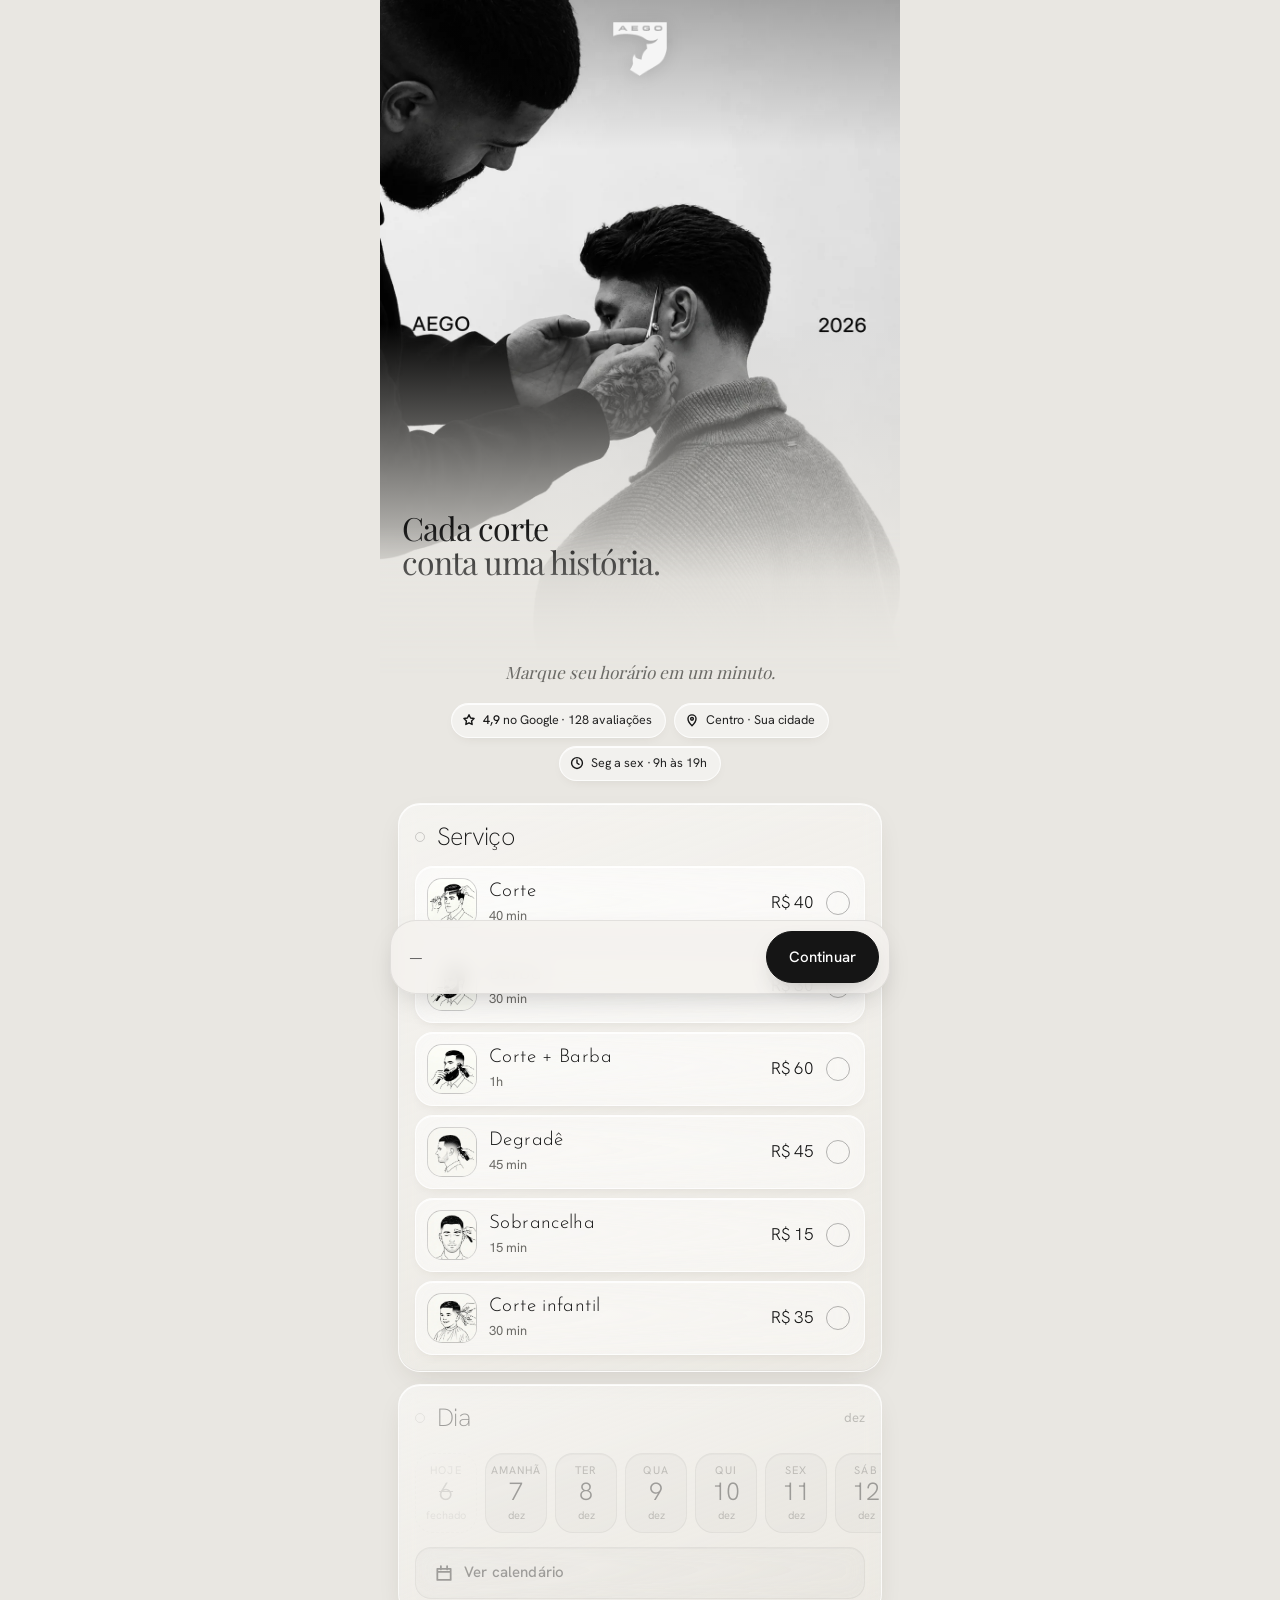
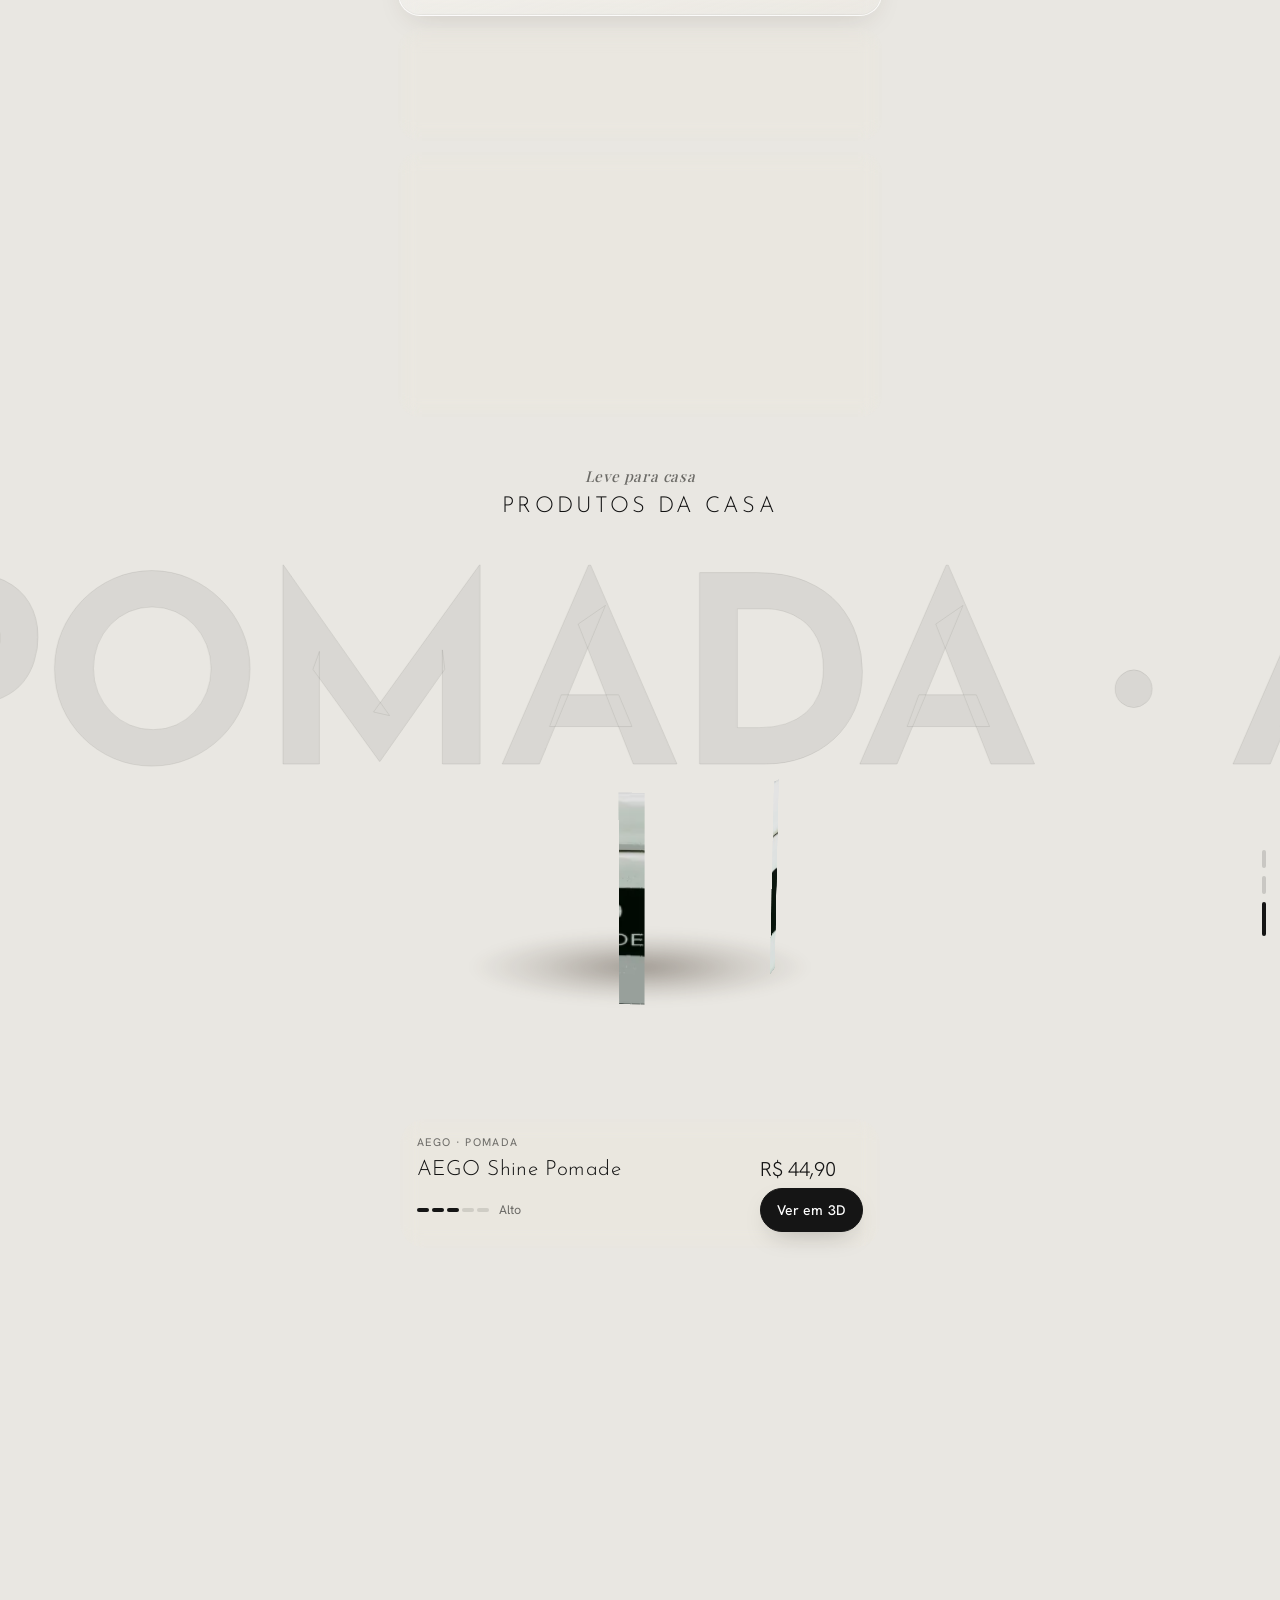
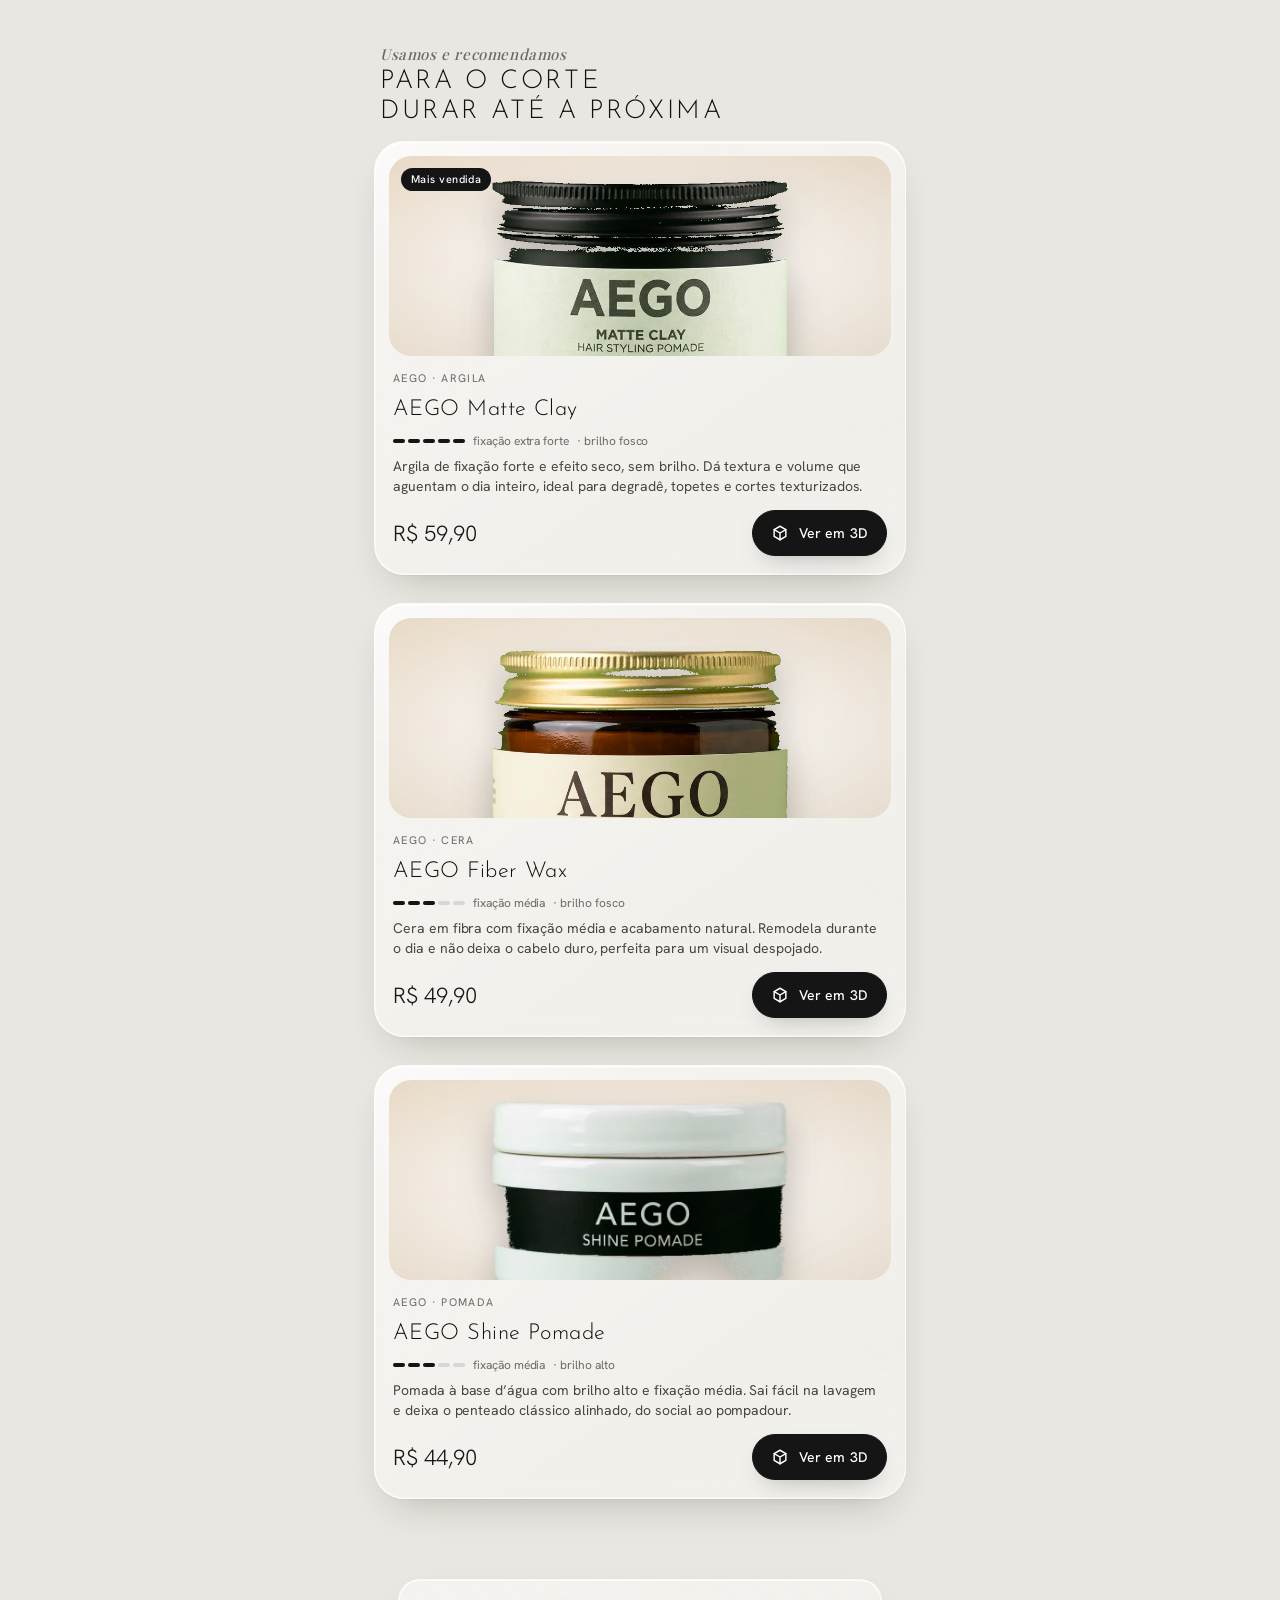
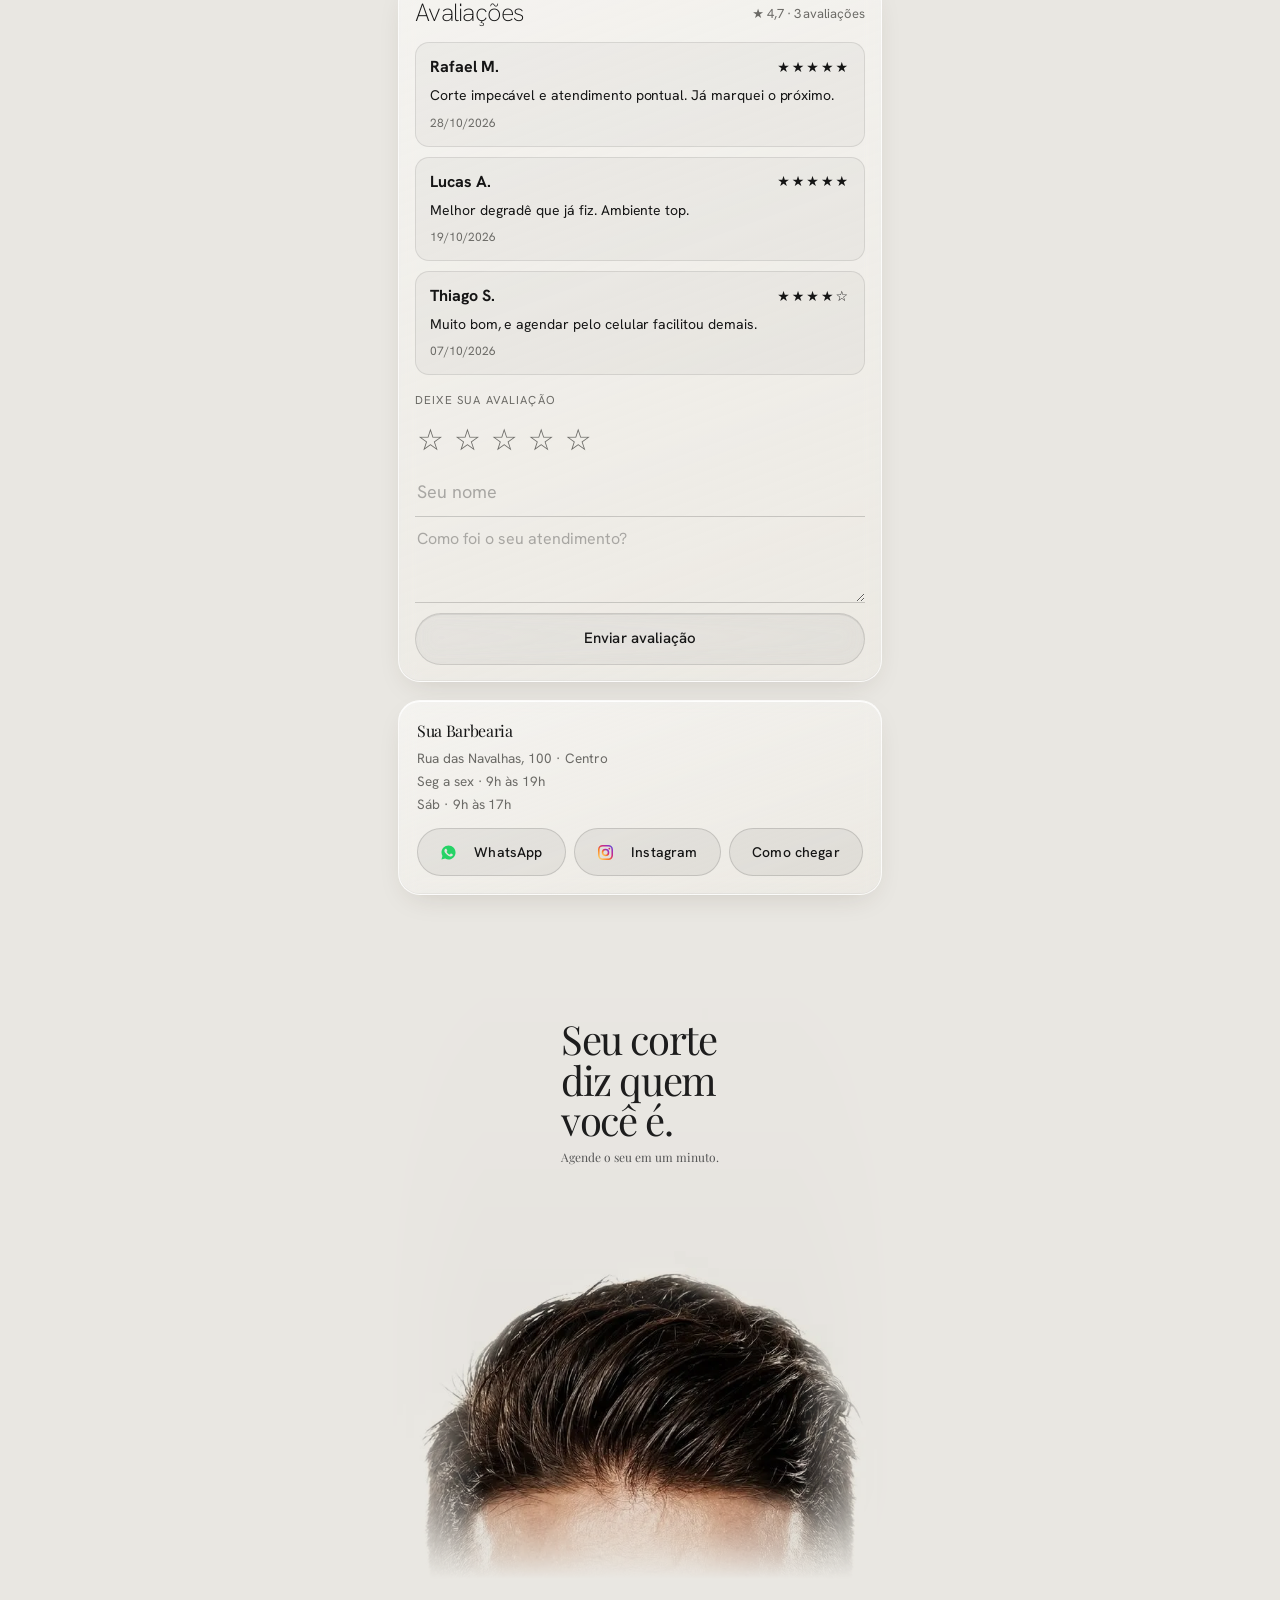
==== demo/index.html @ 7b62bf42 "Load saved light and dark theme on booking page" ====
<!doctype html>
<html lang="pt-BR" data-intro="cliente">
<head>
<meta charset="utf-8">
<meta http-equiv="Content-Security-Policy" content="default-src 'self'; script-src 'self' https://www.gstatic.com/firebasejs/; style-src 'self' 'unsafe-inline'; img-src 'self' data: blob:; font-src 'self'; connect-src 'self' https://firestore.googleapis.com https://identitytoolkit.googleapis.com https://securetoken.googleapis.com https://content-firebaseappcheck.googleapis.com; manifest-src 'self'; worker-src 'self'; frame-src 'none'; object-src 'none'; base-uri 'self'; form-action 'none'">
<meta name="referrer" content="strict-origin-when-cross-origin">
<meta name="viewport" content="width=device-width, initial-scale=1, viewport-fit=cover">
<meta name="theme-color" content="#0b0b0b">
<!--loja:head--><title>Agendar · Sua Barbearia</title>
<meta name="description" content="Agende seu horário na Sua Barbearia, Centro · Sua cidade.">
<meta name="apple-mobile-web-app-title" content="Sua Barbearia"><!--/loja:head-->
<link rel="manifest" href="manifest.json">
<link rel="icon" href="icons/favicon-32.png" sizes="32x32">
<link rel="apple-touch-icon" href="icons/apple-touch-icon.png">
<link rel="preconnect" href="https://www.gstatic.com" crossorigin>
<link rel="preconnect" href="https://firestore.googleapis.com" crossorigin>
<link rel="preload" href="fonts/hanken-grotesk.woff2" as="font" type="font/woff2" crossorigin>
<link rel="stylesheet" href="style.css">
<link rel="stylesheet" href="aego-pro.css">
<script src="loja.config.js"></script>
<script src="boot.js"></script>
<script src="tema.js" defer></script>
<script src="firebase-config.js" defer></script>
<script src="icones.js" defer></script>
<script src="comum.js" defer></script>
<script src="db-firebase.js" defer></script>
<script src="db-demo.js" defer></script>
<script src="agendar.js" defer></script>
<script src="avaliacoes.js" defer></script>
<script src="produto3d.js" defer></script>
<script src="loja-produtos.js" defer></script>
</head>
<body class="pg-cliente">
<div id="intro" class="abertura" aria-hidden="true" data-sub="Agendamento online"></div>
<div class="fundo" aria-hidden="true"><span class="fundo-luz"></span><span class="fundo-luz2"></span></div>

<main id="fluxo" class="wrap">
  <header class="hero">
    <div class="capa rise" style="--i:0">
      <img class="capa-img" src="img/capa.webp" alt="Barbeiro realizando acabamento em um corte" width="1122" height="1402" fetchpriority="high" decoding="async" loading="eager">
      <img class="capa-logo" src="img/aego-logo.png" alt="AEGO">
      <p class="capa-frase">Cada corte<br>conta uma história.</p>
    </div>
    <h1 class="hero-nome rise" style="--i:1" data-loja="nome"></h1>
    <p class="hero-lede rise" style="--i:2" data-loja="slogan"></p>
    <ul class="trust rise" style="--i:3" id="trust" aria-label="Sobre a barbearia"></ul>
  </header>

  <section class="works rise hidden" style="--i:4" id="works" aria-label="Trabalhos da casa">
    <span class="eyebrow">Trabalhos da casa</span>
    <div class="marquee" id="marquee"><div class="marquee-track" id="mtrack"></div></div>
  </section>

  <section class="step gl rise" style="--i:4" id="s1" aria-labelledby="t1">
    <div class="step-head"><span class="step-dot" aria-hidden="true"></span><h2 class="step-title" id="t1">Serviço</h2></div>
    <ul class="list" id="servicos" role="radiogroup" aria-labelledby="t1"></ul>
  </section>

  <section class="step gl is-locked rise" style="--i:5" id="s2" aria-labelledby="t2">
    <div class="step-head"><span class="step-dot" aria-hidden="true"></span><h2 class="step-title" id="t2">Dia</h2><span class="step-note" id="mes"></span></div>
    <div class="chips" id="dias" role="radiogroup" aria-labelledby="t2"></div>
    <button type="button" class="btn opt cal-abrir hidden" id="calAbrir" aria-haspopup="dialog" aria-controls="cal">
      <svg viewBox="0 0 18 18" aria-hidden="true"><path d="M3 5.2h12v10H3zM3 8h12M6.2 2.8v3M11.8 2.8v3"/></svg>
      <span id="calAbrirT">Ver calendário</span></button>
  </section>

  <section class="step gl is-locked rise" style="--i:6" id="s3" aria-labelledby="t3">
    <div class="step-head"><span class="step-dot" aria-hidden="true"></span><h2 class="step-title" id="t3">Horário</h2><span class="step-note" id="nlivres"></span></div>
    <p class="msg hidden" id="msg-horario" role="alert"></p>
    <div id="horarios"><p class="muted small">Escolha o serviço e o dia para ver os horários livres.</p></div>
  </section>

  <section class="step gl is-locked rise" style="--i:7" id="s4" aria-labelledby="t4">
    <div class="step-head"><span class="step-dot" aria-hidden="true"></span><h2 class="step-title" id="t4">Seus dados</h2></div>
    <label class="field" id="f-nome">
      <span class="field-label">Nome</span>
      <input class="input" id="nome" type="text" autocomplete="name" autocapitalize="words" placeholder="Como prefere ser chamado" maxlength="60" minlength="2">
      <span class="field-hint hidden">Digite seu nome (2 a 60 letras).</span>
    </label>
    <label class="field" id="f-zap">
      <span class="field-label">WhatsApp</span>
      <input class="input num" id="zap" type="tel" inputmode="numeric" autocomplete="tel-national" placeholder="(00) 9 0000-0000" maxlength="20">
      <span class="field-hint">Só para a barbearia confirmar com você.</span>
    </label>
  </section>

  <!-- VITRINE: pomadas e produtos da casa (cadastrados no painel com IA) -->
  <section class="vitrine" id="vitrine" aria-labelledby="vtT" hidden>
    <div class="vt-pin" id="vtPin">
      <div class="vt-stage">
        <div class="vt-big" id="vtBig" aria-hidden="true"></div>
        <div class="vt-titulo"><span class="eyebrow">Leve para casa</span><h2 id="vtT">Produtos da casa</h2></div>
        <div class="vt-3d" id="vt3d" aria-hidden="true"></div>
        <p class="vt-dica" id="vtDica">Role para girar</p>
        <div class="vt-prog" id="vtProg" aria-hidden="true"></div>
        <div class="vt-info lg" id="vtInfo"></div>
      </div>
    </div>
    <div class="vt-stack">
      <div class="vt-stack-h"><span class="eyebrow">Usamos e recomendamos</span><h2>Para o corte<br>durar até a próxima</h2></div>
      <div id="vtCards"></div>
    </div>
  </section>

  <section class="step gl av-sec" id="avaliacoes" aria-labelledby="tav">
    <div class="step-head"><h2 class="step-title" id="tav">Avaliações</h2><span class="step-note" id="av-media"></span></div>
    <ul class="av-lista" id="av-lista"></ul>
    <form class="av-form" id="av-form" novalidate>
      <span class="field-label">Deixe sua avaliação</span>
      <div class="av-estrelas" id="av-estrelas" role="radiogroup" aria-label="Nota de 1 a 5"></div>
      <input class="input" id="av-nome" type="text" placeholder="Seu nome" maxlength="40" autocomplete="name">
      <textarea class="input av-txt" id="av-txt" placeholder="Como foi o seu atendimento?" maxlength="280" rows="3"></textarea>
      <p class="msg hidden" id="av-msg" role="status"></p>
      <button class="btn opt" type="submit">Enviar avaliação</button>
    </form>
  </section>

  <footer class="foot gl" id="rodape"></footer>
  <section class="final" id="final" aria-hidden="true">
    <img class="final-img" src="img/final.webp" alt="" width="736" height="920" loading="lazy">
    <p class="final-txt">Seu corte<br>diz quem<br>você é.<small>Agende o seu em um minuto.</small></p>
  </section>
  <div class="bar-spacer bar-spacer-final"></div>
</main>

<main id="sucesso" class="wrap hidden" aria-live="polite"></main>

<!-- barra inferior flutuante -->
<div class="bar glass" id="bar">
  <div class="bar-in">
    <div class="bar-sum">
      <div class="bar-sum-1" id="sum1">—</div>
      <div class="bar-sum-2" id="sum2"></div>
    </div>
    <button class="btn btn-primary" id="continuar" type="button">Continuar</button>
  </div>
</div>

<!-- sheet de confirmação -->
<div class="scrim" id="scrim"></div>
<div class="sheet glass" id="sheet" role="dialog" aria-modal="true" aria-labelledby="sheet-t">
  <div class="sheet-grab"></div>
  <p class="eyebrow">Confirme seu horário</p>
  <h2 id="sheet-t" style="margin-top:6px">Tudo certo?</h2>
  <div class="kv" id="sheet-kv"></div>
  <p class="msg hidden" id="sheet-msg" role="alert"></p>
  <div class="sheet-actions">
    <button class="btn btn-primary btn-block" id="confirmar" type="button">Confirmar agendamento</button>
    <button class="btn btn-text btn-block" id="voltar" type="button">Voltar e ajustar</button>
  </div>
</div>

<!-- calendário do mês (abre de baixo) -->
<div class="scrim" id="calScrim"></div>
<div class="sheet glass cal" id="cal" role="dialog" aria-modal="true" aria-labelledby="calT" aria-hidden="true">
  <div class="sheet-grab"></div>
  <div class="cal-head">
    <button type="button" class="ibtn opt" id="calAnt" aria-label="Mês anterior"><svg viewBox="0 0 18 18" aria-hidden="true"><path d="M11 3.5L5.5 9l5.5 5.5"/></svg></button>
    <h2 class="cal-t" id="calT" aria-live="polite"></h2>
    <button type="button" class="ibtn opt" id="calProx" aria-label="Próximo mês"><svg viewBox="0 0 18 18" aria-hidden="true"><path d="M7 3.5L12.5 9 7 14.5"/></svg></button>
  </div>
  <div class="cal-sem" aria-hidden="true"><span>D</span><span>S</span><span>T</span><span>Q</span><span>Q</span><span>S</span><span>S</span></div>
  <div class="cal-grade" id="calGrade" role="group" aria-labelledby="calT"></div>
  <p class="cal-leg small muted"><span class="cal-leg-hoje" aria-hidden="true"></span>hoje · dias apagados estão fechados</p>
  <button class="btn btn-text btn-block" id="calFechar" type="button">Fechar</button>
</div>

<!-- folha do produto (3D para girar + reservar) -->
<div class="scrim" id="pdScrim"></div>
<div class="sheet glass" id="pdSheet" role="dialog" aria-modal="true" aria-labelledby="pdT" aria-hidden="true">
  <div class="sheet-grab"></div>
  <div id="pdBody"></div>
  <div class="sheet-actions">
    <a class="btn btn-primary btn-block" id="pdZap" href="#" target="_blank" rel="noopener noreferrer">Reservar pelo WhatsApp</a>
    <button class="btn btn-text btn-block" id="pdFechar" type="button">Fechar</button>
  </div>
</div>

<div class="toast glass" id="toast" role="status" aria-live="polite"></div>

</body>
</html>
---- demo/style.css ----
/* =====================================================================
   Modelo de barbearia — sistema visual "vidro escuro" (index/agendar/painel)
   - Fundo escuro neutro (degradê + granulado) ou imagem da loja (loja.config.js > fundo.imagem).
   - Cartões de vidro bem transparentes: branco 0,07→0,035, desfoque 14px, borda 1px rgba(20, 20, 20,.10),
     brilho fino no topo. Botão principal = pílula branca. Cor de destaque = var(--ac) (loja.config.js).
   - Animações só com transform/opacity/stroke. html.lite: mesmo vidro com desfoque 10px, fundo parado.
   - Alvos de toque ≥ 48px.
   ===================================================================== */

@font-face {
  font-family: "Hanken Grotesk";
  src: url("fonts/hanken-grotesk.woff2") format("woff2");
  font-weight: 100 900; font-style: normal; font-display: swap;
}

:root {
  --bg: #fbfbfa;
  --text: #151515;
  --muted: #6b6a66;
  --faint: #9a9994;
  --ac: #1a1a1a;                               /* destaque (sobrescrito pelo loja.config.js em boot.js) */
  --acs: color-mix(in srgb, var(--ac) 16%, transparent);
  --hair: rgba(20, 20, 20, .10);
  --hair-strong: rgba(20, 20, 20, .18);
  --danger: #c2412d;
  --ok: #2f7d3a;

  --gl-bg: linear-gradient(155deg, rgba(20, 20, 20, .07), rgba(20, 20, 20, .035) 60%);
  --gl-bd: rgba(20, 20, 20, .10);
  --gl-hi: rgba(20, 20, 20, .08);
  --gl-blur: blur(14px) saturate(140%);
  --sel-bg: #151515;
  --sel-tx: #fbfbfa;

  --sans: "Hanken Grotesk", system-ui, -apple-system, "Segoe UI", sans-serif;
  --r: 22px; --r-sm: 14px; --pad: 18px; --tap: 48px;
  --ease: cubic-bezier(.2, .8, .2, 1);
  --spring: cubic-bezier(.22, 1.18, .36, 1);
  --safe-b: env(safe-area-inset-bottom, 0px);
  --safe-t: env(safe-area-inset-top, 0px);
  --safe-l: env(safe-area-inset-left, 0px);
  --safe-r: env(safe-area-inset-right, 0px);
  color-scheme: light;
}

*, *::before, *::after { box-sizing: border-box; }
html { -webkit-text-size-adjust: 100%; background: var(--bg); }
body {
  margin: 0; min-height: 100vh; min-height: 100dvh; background: transparent; color: var(--text);
  font-family: var(--sans); font-size: 16px; line-height: 1.5; font-weight: 400; letter-spacing: -.003em;
  font-variant-numeric: tabular-nums; -webkit-font-smoothing: antialiased; -webkit-tap-highlight-color: transparent;
  overflow-x: hidden;
}
img, svg { display: block; max-width: 100%; }
button, input, select, textarea { font: inherit; color: inherit; }
button { cursor: pointer; }
a { color: inherit; }
:focus-visible { outline: 1.5px solid var(--ac); outline-offset: 3px; border-radius: 8px; }
::selection { background: var(--ac); color: #0a0a0a; }
.hidden { display: none !important; }
.sr-only { position: absolute; width: 1px; height: 1px; overflow: hidden; clip: rect(0 0 0 0); white-space: nowrap; }

/* ---------- fundo: degradê escuro neutro + granulado (ou imagem da loja) ---------- */
.fundo { position: fixed; inset: 0; z-index: -2; pointer-events: none; overflow: hidden; contain: strict;
  background:
    radial-gradient(70% 45% at 15% 0%, #2a2926 0%, transparent 70%),
    radial-gradient(60% 45% at 100% 55%, #1d1e21 0%, transparent 70%),
    radial-gradient(70% 45% at 25% 105%, #23221f 0%, transparent 70%),
    #0b0b0b; }
html.com-fundo .fundo { background: #fbfbfa var(--fundo-img) center / cover no-repeat; }
html.com-fundo .fundo::after { content: ""; position: absolute; inset: 0; background: rgba(0, 0, 0, var(--fundo-esc, .55)); }
.fundo-luz, .fundo-luz2 { position: absolute; border-radius: 50%; will-change: transform, opacity; }
.fundo-luz { left: -25%; top: -20%; width: 110%; height: 70%;
  background: radial-gradient(closest-side, rgba(20, 20, 20, .055), transparent); animation: respira 16s ease-in-out infinite alternate; }
.fundo-luz2 { right: -35%; bottom: -15%; width: 100%; height: 60%;
  background: radial-gradient(closest-side, color-mix(in srgb, var(--ac) 9%, transparent), transparent); animation: respira2 20s ease-in-out infinite alternate; }
@keyframes respira { from { opacity: .55; transform: translate3d(-3%, 0, 0) scale(1); } to { opacity: 1; transform: translate3d(4%, 3%, 0) scale(1.08); } }
@keyframes respira2 { from { opacity: .5; transform: translate3d(2%, 0, 0); } to { opacity: 1; transform: translate3d(-5%, -4%, 0) scale(1.06); } }
body::before { content: ""; position: fixed; inset: 0; z-index: -1; pointer-events: none; opacity: .045;
  background-image: url("data:image/svg+xml,%3Csvg xmlns='http://www.w3.org/2000/svg' width='180' height='180'%3E%3Cfilter id='n'%3E%3CfeTurbulence type='fractalNoise' baseFrequency='.85' numOctaves='3' stitchTiles='stitch'/%3E%3CfeColorMatrix type='saturate' values='0'/%3E%3C/filter%3E%3Crect width='100%25' height='100%25' filter='url(%23n)'/%3E%3C/svg%3E");
  background-size: 180px 180px; }
body::after { content: ""; position: fixed; inset: 0; z-index: -1; pointer-events: none;
  background: radial-gradient(130% 85% at 50% 15%, transparent 40%, rgba(0, 0, 0, 0.113) 100%); }
html.pausado .fundo-luz, html.pausado .fundo-luz2 { animation-play-state: paused; }

/* ---------- vidro ---------- */
.gl, .gc, .glass, .gl2 {
  position: relative; background: var(--gl-bg);
  -webkit-backdrop-filter: var(--gl-blur); backdrop-filter: var(--gl-blur);
  border: 1px solid var(--gl-bd); border-radius: var(--r);
  box-shadow: inset 0 1px 0 var(--gl-hi), 0 18px 40px -24px rgba(0, 0, 0, 0.15);
}
.gl, .gc, .glass, .gl2, .nav, .bar { text-shadow: 0 1px 2px rgba(0, 0, 0, 0.087); }
.gl2 { border-radius: 18px; }

/* ---------- layout ---------- */
.wrap { width: 100%; max-width: 520px; margin: 0 auto;
  padding: calc(var(--safe-t) + 26px) calc(var(--pad) + var(--safe-r)) 40px calc(var(--pad) + var(--safe-l)); }

/* ---------- tipografia ---------- */
h1, h2, h3 { font-weight: 300; letter-spacing: -.02em; margin: 0; color: #111; }
h1 { font-size: 30px; line-height: 1.12; }
h2 { font-size: 22px; line-height: 1.2; }
.num { font-weight: 300; font-variant-numeric: tabular-nums lining-nums; }
.muted { color: var(--muted); }
.eyebrow { font-size: 11.5px; font-weight: 500; letter-spacing: .12em; text-transform: uppercase; color: var(--muted); }
.small { font-size: 13px; }

/* ---------- marca: monograma / logo ---------- */
.mono { overflow: visible; }
.mono-anel { fill: none; stroke: rgba(20, 20, 20, .85); stroke-width: 1.2; stroke-dasharray: 1; stroke-dashoffset: 0; }
.mono-anel2 { fill: none; stroke: rgba(20, 20, 20, .14); stroke-width: 1; }
.mono-t { fill: #fff; font-family: var(--sans); font-weight: 200; font-size: 40px; }
.mono-ponto { fill: var(--ac); }
.logo { height: auto; object-fit: contain; filter: drop-shadow(0 10px 24px rgba(0, 0, 0, 0.15)); }
.marca-hero { width: 92px; height: 92px; }
img.marca-hero { width: auto; max-width: min(220px, 60vw); height: 110px; }
.marca-lg { width: 104px; height: 104px; }
img.marca-lg { width: auto; max-width: min(220px, 60vw); height: 120px; }
.marca-md { width: 72px; height: 72px; }
img.marca-md { width: auto; height: 80px; max-width: 180px; }
.marca-sm { width: 42px; height: 42px; }
img.marca-sm { width: auto; height: 42px; max-width: 110px; filter: none; }
.marca-intro { width: 112px; height: 112px; }
img.marca-intro { width: auto; height: 120px; max-width: 64vw; }
.logo-wrap { display: inline-block; line-height: 0; text-decoration: none; }

/* ---------- abertura (tela cheia, 1x por sessão) ---------- */
.abertura { display: none; }
html.intro .abertura, .abertura.on {
  position: fixed; inset: 0; z-index: 200; display: grid; place-items: center; overflow: hidden;
  background: radial-gradient(80% 55% at 50% 42%, #1a1a19, #0a0a0a 75%); cursor: pointer;
}
.intro-c { position: relative; display: flex; flex-direction: column; align-items: center; text-align: center; padding: 0 24px; }
.intro-marca { line-height: 0; }
.intro-nome { margin-top: 26px; font-size: 17px; font-weight: 300; letter-spacing: .3em; padding-left: .3em; text-transform: uppercase; color: #111; white-space: nowrap; max-width: 92vw; overflow: hidden; text-overflow: ellipsis; }
.intro-sub { margin-top: 10px; font-size: 10.5px; letter-spacing: .32em; padding-left: .32em; text-transform: uppercase; color: #8d8c87; }
.intro-luz { position: absolute; top: -25%; bottom: -25%; left: 0; width: 42%; pointer-events: none;
  background: linear-gradient(90deg, transparent, rgba(20, 20, 20, .09) 50%, transparent); transform: translateX(-190%) skewX(-16deg); }
html.intro .rise { animation-play-state: paused; }
html.intro body { overflow: hidden; }

/* ---------- etapas (cartões de vidro) ---------- */
.step { padding: 18px 16px 16px; margin-top: 12px; transition: opacity .35s var(--ease); }
.step-head { display: flex; align-items: center; gap: 12px; margin-bottom: 14px; }
.step-dot { position: relative; flex: none; width: 10px; height: 10px; border-radius: 50%; border: 1px solid var(--hair-strong); }
.step-dot::after { content: ""; position: absolute; inset: -1px; border-radius: 50%; background: var(--ac);
  box-shadow: 0 0 0 3px var(--acs); transform: scale(0); opacity: 0; transition: transform .45s var(--spring), opacity .25s var(--ease); }
.step.is-done .step-dot::after { transform: scale(1); opacity: 1; }
.step-title { font-size: 21px; font-weight: 300; }
.step-note { margin-left: auto; font-size: 13px; color: var(--muted); }
.step.is-locked { pointer-events: none; }
.step > * { transition: opacity .35s var(--ease); }
.step.is-locked > * { opacity: .38; }

/* ---------- botões ---------- */
.btn {
  display: inline-flex; align-items: center; justify-content: center; gap: 10px;
  min-height: 52px; padding: 0 22px; border-radius: 999px; font-size: 15px; font-weight: 500; letter-spacing: .01em;
  text-decoration: none; border: 1px solid transparent; background: none; white-space: nowrap;
  transition: transform .18s var(--ease), opacity .2s var(--ease), background-color .2s, border-color .2s;
  -webkit-user-select: none; user-select: none; touch-action: manipulation;
}
.btn:active { transform: translateY(1px) scale(.97); }
.btn[disabled], .btn.is-disabled { opacity: .35; pointer-events: none; }
.btn-primary { background: var(--sel-bg); color: var(--sel-tx); border-color: var(--sel-bg); box-shadow: 0 10px 26px -12px rgba(20, 20, 20, .35); text-shadow: none; }
.btn-ghost, .btn-outline { background: rgba(20, 20, 20, .06); color: var(--text); border-color: rgba(20, 20, 20, .14); }
@media (hover: hover) { .btn-ghost:hover, .btn-outline:hover { border-color: rgba(20, 20, 20, .3); } .btn-primary:hover { opacity: .9; } }
.btn-text { min-height: var(--tap); padding: 0 8px; color: var(--muted); font-weight: 500; }
.btn-block { width: 100%; }
.btn-sm { min-height: 48px; padding: 0 16px; font-size: 14px; }
.btn svg { width: 18px; height: 18px; flex: none; }
.btn svg path, .btn svg circle { fill: none; stroke: currentColor; stroke-width: 1.6; stroke-linecap: round; stroke-linejoin: round; }

/* ---------- opções tocáveis (vidro leve + profundidade ao tocar) ---------- */
.opt {
  position: relative; isolation: isolate; background: rgba(20, 20, 20, .055); border: 1px solid rgba(20, 20, 20, .12);
  box-shadow: inset 0 1px 0 rgba(20, 20, 20, .07);
  -webkit-backdrop-filter: blur(14px); backdrop-filter: blur(14px);
  transition: transform .3s var(--ease), background-color .2s, border-color .2s, opacity .2s;
  -webkit-user-select: none; user-select: none; touch-action: manipulation;
}
@media (hover: hover) and (pointer: fine) { .opt:not([disabled]):hover { border-color: rgba(20, 20, 20, .24); transform: translateY(-1px); } }
.opt.is-press, .t3d.is-press { transform: perspective(700px) rotateX(var(--rx, 0deg)) rotateY(var(--ry, 0deg)) translateY(1px) scale(.97); transition-duration: .12s; }
.opt[disabled] { opacity: .32; background: transparent; border-style: dashed; border-color: rgba(20, 20, 20, .14); box-shadow: none; }
.opt.is-on, .chip.is-on {
  background: var(--sel-bg); color: var(--sel-tx); border-color: var(--sel-bg); text-shadow: none;
  box-shadow: 0 0 0 2px var(--bg), 0 0 0 3.5px var(--ac), 0 10px 24px -8px rgba(0, 0, 0, 0.175);
}

/* ---------- chips / dias / horários ---------- */
.chips { display: flex; gap: 8px; overflow-x: auto; scroll-snap-type: x proximity; scroll-padding-inline: 16px;
  margin: 0 -16px; padding: 6px 16px 12px; scrollbar-width: none; -webkit-overflow-scrolling: touch; }
.chips::-webkit-scrollbar { display: none; }
.chip { flex: none; scroll-snap-align: start; min-width: var(--tap); min-height: var(--tap); padding: 0 18px;
  display: inline-flex; align-items: center; justify-content: center; border-radius: 999px;
  border: 1px solid rgba(20, 20, 20, .12); background: rgba(20, 20, 20, .055); font-size: 15px; color: var(--text);
  transition: transform .3s var(--ease), background-color .2s; }
.chip.is-press { transform: scale(.95); }
.chip[disabled] { opacity: .3; pointer-events: none; }
.day { flex-direction: column; gap: 1px; width: 62px; height: 80px; padding: 0; border-radius: 18px; }
.day-dow { font-size: 11px; letter-spacing: .1em; text-transform: uppercase; color: var(--muted); }
.day-n { font-size: 25px; font-weight: 300; line-height: 1.05; }
.day-m { font-size: 11px; color: var(--muted); }
.day.is-on .day-dow, .day.is-on .day-m { color: rgba(10, 10, 10, .6); }
.day[disabled] .day-n { text-decoration: line-through; text-decoration-thickness: 1px; }
.slots { display: grid; grid-template-columns: repeat(4, minmax(0, 1fr)); gap: 9px; }
.slot { min-height: 52px; border-radius: 14px; font-size: 17px; font-weight: 400; color: var(--text); }
@media (max-width: 350px) { .slots { grid-template-columns: repeat(3, minmax(0, 1fr)); } }
.cal-abrir { width: 100%; min-height: 52px; margin-top: 2px; border-radius: 16px; justify-content: flex-start; padding: 0 18px; font-weight: 500; color: var(--text); }
.cal-abrir svg { width: 20px; height: 20px; }
.cal-abrir svg * { fill: none; stroke: currentColor; stroke-width: 1.5; stroke-linecap: round; stroke-linejoin: round; }
.cal-abrir span { overflow: hidden; text-overflow: ellipsis; }
.tilt-in { animation: tiltIn .55s var(--ease) backwards; animation-delay: calc(var(--i, 0) * 35ms); }
@keyframes tiltIn { from { opacity: 0; transform: perspective(700px) rotateX(14deg) translate3d(0, 12px, 0); } to { opacity: 1; transform: none; } }
.pop { animation: pop .42s var(--spring); }
@keyframes pop { 0% { transform: scale(.92); } 100% { transform: scale(1); } }

.msg { margin: 12px 0 0; font-size: 14px; color: var(--danger); }
#msg-horario { margin: 0 0 14px; }
.sheet-lento { color: var(--muted) !important; }
.empty { padding: 18px; color: var(--muted); font-size: 15px; border-radius: 18px; background: rgba(20, 20, 20, .035); border: 1px solid rgba(20, 20, 20, .08); }
.empty strong { display: block; color: #111; font-weight: 400; font-size: 17px; margin-bottom: 2px; }

/* ---------- listas ---------- */
.list { list-style: none; margin: 0; padding: 0; }
.row { position: relative; display: flex; align-items: center; gap: 14px; min-height: 64px; padding: 12px 0; width: 100%;
  background: none; border: 0; border-bottom: 1px solid rgba(20, 20, 20, .08); text-align: left; color: var(--text); }
.row-main { flex: 1; min-width: 0; }
.row-title { font-size: 17px; font-weight: 400; line-height: 1.25; }
.row-sub { font-size: 13px; color: var(--muted); margin-top: 2px; }
.row-end { font-size: 17px; font-weight: 300; text-align: right; white-space: nowrap; }
.row-mark { flex: none; width: 24px; height: 24px; border-radius: 50%; border: 1px solid rgba(20, 20, 20, .3); display: grid; place-items: center; }
.row-mark::after { content: ""; width: 12px; height: 12px; border-radius: 50%; background: var(--ac); transform: scale(0); transition: transform .38s var(--spring); }
.row.is-on .row-mark { border-color: var(--ac); }
.row.is-on .row-mark::after { transform: scale(1); }

/* serviços: cartões com ícone */
#servicos.list { display: grid; gap: 9px; }
#servicos .row.svc { min-height: 72px; padding: 11px 14px 11px 11px; border-radius: 18px; gap: 12px;
  background: rgba(20, 20, 20, .045); border: 1px solid rgba(20, 20, 20, .08); -webkit-backdrop-filter: none; backdrop-filter: none; box-shadow: none; }
#servicos .row.svc.is-on { background: rgba(20, 20, 20, .09); border-color: var(--ac); color: var(--text);
  box-shadow: inset 0 0 0 1px var(--ac), 0 10px 24px -14px color-mix(in srgb, var(--ac) 60%, transparent); }
#servicos .row.svc .row-end { display: flex; align-items: center; gap: 12px; }
.thumb { position: relative; flex: none; width: 50px; height: 50px; border-radius: 15px; overflow: hidden; display: grid; place-items: center;
  background: linear-gradient(155deg, rgba(20, 20, 20, .12), rgba(20, 20, 20, .03)); border: 1px solid rgba(20, 20, 20, .12); }
.thumb img { position: absolute; inset: 0; width: 100%; height: 100%; object-fit: cover; }
.ico { width: 24px; height: 24px; fill: none; stroke: #fff; stroke-width: 1.35; stroke-linecap: round; stroke-linejoin: round; opacity: .9; }
.row.is-on .thumb { border-color: color-mix(in srgb, var(--ac) 70%, transparent); background: linear-gradient(155deg, color-mix(in srgb, var(--ac) 30%, transparent), rgba(20, 20, 20, .03)); }
.reveal { opacity: 0; transform: translateY(14px); transition: opacity .5s var(--ease), transform .55s var(--ease); transition-delay: calc(var(--i, 0) * 50ms); }
.reveal.is-in { opacity: 1; transform: none; }

/* painel do serviço escolhido */
.foto { margin: 8px 0 4px; padding: 14px; }
.foto-fig { margin: 0 0 12px; border-radius: 14px; overflow: hidden; aspect-ratio: 16 / 10; background: rgba(20, 20, 20, .04); }
.foto-fig img { width: 100%; height: 100%; object-fit: cover; }
.foto-ico { display: grid; place-items: center; height: 112px; margin-bottom: 12px; border-radius: 14px;
  background: radial-gradient(60% 80% at 50% 40%, color-mix(in srgb, var(--ac) 16%, transparent), transparent 75%), rgba(20, 20, 20, .025);
  border: 1px solid rgba(20, 20, 20, .06); }
.ico-xl { width: 52px; height: 52px; stroke-width: 1; }
.foto-cap { display: block; }
.foto-cap-n { display: block; font-size: 20px; font-weight: 300; color: #111; }
.foto-cap-t { display: block; font-size: 14px; color: var(--muted); margin-top: 2px; }
.foto-cap-m { display: flex; gap: 8px; margin-top: 10px; flex-wrap: wrap; }
.foto-pill { font-size: 12.5px; padding: 5px 12px; border-radius: 999px; background: rgba(20, 20, 20, .07); border: 1px solid rgba(20, 20, 20, .12); color: #111; }
.foto .btn { margin-top: 14px; }
.foto.is-anim { animation: fotoIn .55s var(--ease) both; }
.foto.is-anim .foto-ico .ico, .foto.is-anim .foto-fig img { animation: settle .9s var(--ease) both; }
@keyframes fotoIn { from { opacity: 0; transform: translateY(-6px) scale(.98); } to { opacity: 1; transform: none; } }
@keyframes settle { from { transform: scale(1.15); opacity: .4; } to { transform: none; opacity: 1; } }

/* ---------- herói da página do cliente ---------- */
.hero { display: flex; flex-direction: column; align-items: center; text-align: center; gap: 12px; padding: 14px 0 10px; }
.hero-nome { font-size: 28px; font-weight: 300; letter-spacing: -.02em; overflow-wrap: anywhere; }
.hero-lede { font-size: 16px; color: var(--muted); margin: -4px 0 0; max-width: 30ch; }
.trust { display: flex; flex-wrap: wrap; justify-content: center; gap: 8px; margin: 6px 0 0; padding: 0; list-style: none; }
.trust li { display: inline-flex; align-items: center; gap: 7px; padding: 7px 13px 7px 10px; border-radius: 999px; font-size: 12.5px; color: #222;
  background: rgba(20, 20, 20, .06); border: 1px solid rgba(20, 20, 20, .11); -webkit-backdrop-filter: blur(14px); backdrop-filter: blur(14px); white-space: nowrap; }
.trust li b { color: #111; font-weight: 500; }
.trust svg { width: 14px; height: 14px; flex: none; }
.trust svg * { fill: none; stroke: var(--ac); stroke-width: 1.6; stroke-linecap: round; stroke-linejoin: round; }

/* faixa de fotos (galeria opcional) */
.works { margin: 14px -18px 0; }
.works .eyebrow { display: block; padding: 0 18px; margin-bottom: 10px; }
.marquee { overflow: hidden; touch-action: pan-y; -webkit-mask-image: linear-gradient(90deg, transparent, #000 8%, #000 92%, transparent); mask-image: linear-gradient(90deg, transparent, #000 8%, #000 92%, transparent); }
.marquee-track { display: flex; gap: 10px; width: max-content; animation: marquee 38s linear infinite; }
.marquee.is-paused .marquee-track, .marquee.is-fora .marquee-track, html.pausado .marquee-track { animation-play-state: paused; }
.marquee figure { margin: 0; flex: none; width: 112px; }
.marquee img { width: 112px; height: 140px; object-fit: cover; border-radius: 14px; border: 1px solid var(--hair); }
.marquee figcaption { font-size: 11px; color: var(--muted); margin-top: 6px; white-space: nowrap; overflow: hidden; text-overflow: ellipsis; }
@keyframes marquee { to { transform: translateX(calc(-50% - 5px)); } }

/* ---------- formulário ---------- */
.field { display: block; margin-bottom: 16px; }
.field-label { display: block; font-size: 11.5px; letter-spacing: .1em; text-transform: uppercase; color: var(--muted); margin-bottom: 4px; }
.input { width: 100%; min-height: 50px; padding: 0 2px; border: 0; border-bottom: 1px solid rgba(20, 20, 20, .18); background: transparent;
  font-size: 18px; border-radius: 0; outline: none; -webkit-appearance: none; appearance: none; transition: border-color .2s var(--ease); }
.input::placeholder { color: rgba(20, 20, 20, .32); }
.input:focus { border-bottom-color: var(--ac); }
.field-hint { display: block; font-size: 12.5px; color: var(--muted); margin-top: 6px; }
.field.is-error .input { border-bottom-color: var(--danger); }
.field.is-error .field-hint { color: var(--danger); }
#s4 .field:last-child { margin-bottom: 2px; }

/* ---------- abas ---------- */
.tabs { position: relative; display: flex; }
.tab { flex: 1; min-height: 48px; background: none; border: 0; color: var(--muted); font-size: 14px; font-weight: 500; transition: color .2s, transform .2s var(--ease); }
.tab.is-on { color: var(--text); }
.tab-ind { position: absolute; left: 0; bottom: 0; height: 2px; width: 0; background: var(--ac); transform-origin: 0 0; transition: transform .38s var(--ease); }
.seg { margin: 14px 0 20px; padding: 4px; border-radius: 999px; background: rgba(20, 20, 20, .06); border: 1px solid rgba(20, 20, 20, .1); }
.seg .tab { border-radius: 999px; position: relative; z-index: 1; }
.seg .tab.is-on { background: var(--sel-bg); color: var(--sel-tx); }
.seg .tab-ind { display: none; }

/* ---------- barra inferior flutuante (cliente) ---------- */
.bar { position: fixed; left: 10px; right: 10px; bottom: calc(10px + var(--safe-b)); z-index: 30; max-width: 500px; margin: 0 auto;
  border-radius: 26px; padding: 10px 10px 10px 18px; background: rgba(20, 20, 20, .32);
  -webkit-backdrop-filter: blur(22px) saturate(140%); backdrop-filter: blur(22px) saturate(140%);
  border: 1px solid rgba(20, 20, 20, .12); box-shadow: inset 0 1px 0 rgba(20, 20, 20, .08), 0 18px 40px -12px rgba(0, 0, 0, 0.2);
  transform: translateY(calc(100% + 30px)); transition: transform .5s var(--ease); }
.bar.is-on { transform: none; }
.bar-in { display: flex; align-items: center; gap: 12px; }
.bar-sum { flex: 1; min-width: 0; }
.bar-sum-1 { font-size: 16px; font-weight: 400; line-height: 1.25; white-space: nowrap; overflow: hidden; text-overflow: ellipsis; }
.bar-sum-2 { font-size: 13px; color: var(--muted); white-space: nowrap; overflow: hidden; text-overflow: ellipsis; }
.bar .btn { min-height: 52px; padding: 0 22px; }
.bar-spacer { height: calc(104px + var(--safe-b)); }

/* ---------- sheets ---------- */
.scrim { position: fixed; inset: 0; z-index: 40; background: rgba(0, 0, 0, 0.138); opacity: 0; pointer-events: none; transition: opacity .3s var(--ease); }
.scrim.is-on { opacity: 1; pointer-events: auto; }
.sheet { position: fixed; left: 8px; right: 8px; bottom: calc(8px + var(--safe-b)); z-index: 41; max-width: 504px; margin: 0 auto; max-height: 88dvh; overflow-y: auto;
  border-radius: 28px; padding: 10px 20px 18px; background: rgba(24, 24, 24, .62);
  -webkit-backdrop-filter: blur(26px) saturate(140%); backdrop-filter: blur(26px) saturate(140%);
  transform: translateY(calc(100% + 30px)); transition: transform .5s var(--spring); visibility: hidden; }
.sheet.is-on { transform: none; visibility: visible; }
.sheet-grab { width: 36px; height: 4px; border-radius: 4px; background: rgba(20, 20, 20, .22); margin: 0 auto 16px; }
.sheet-actions { display: grid; gap: 8px; margin-top: 20px; }
.kv { margin: 16px 0 0; }
.kv-row { display: flex; justify-content: space-between; gap: 16px; padding: 12px 0; border-bottom: 1px solid rgba(20, 20, 20, .08); }
.kv-row:last-child { border-bottom: 0; }
.kv-k { color: var(--muted); font-size: 14px; }
.kv-v { text-align: right; font-size: 15px; overflow-wrap: anywhere; }
.kv-v.num { font-size: 18px; }

/* calendário */
.cal-head { display: flex; align-items: center; justify-content: space-between; gap: 10px; margin-bottom: 12px; }
.cal-t { flex: 1; min-width: 0; text-align: center; font-size: 21px; white-space: nowrap; }
.cal-sem, .cal-grade { display: grid; grid-template-columns: repeat(7, minmax(0, 1fr)); margin: 0 -10px; }
.cal-sem span { text-align: center; font-size: 12px; font-weight: 500; letter-spacing: .1em; color: var(--muted); padding: 2px 0 8px; }
.cal-grade { row-gap: 6px; min-height: 324px; align-content: start; }
.cal-d { justify-self: center; width: calc(100% - 4px); max-width: 52px; min-width: 44px; height: 48px; padding: 0; border-radius: 14px;
  display: grid; place-items: center; color: var(--text); font-size: 18px; font-weight: 300; line-height: 1; }
.cal-d.is-hoje .cal-n { position: relative; }
.cal-d.is-hoje .cal-n::after { content: ""; position: absolute; left: 50%; bottom: -7px; width: 5px; height: 5px; margin-left: -2.5px; border-radius: 50%; background: var(--ac); }
.cal-d[disabled] { border-color: transparent; color: var(--muted); }
.cal-d[disabled] .cal-n { text-decoration: line-through; text-decoration-thickness: 1px; text-decoration-color: rgba(163, 162, 156, .6); }
.cal-leg { display: flex; align-items: center; justify-content: center; gap: 8px; margin: 14px 0 0; }
.cal-leg-hoje { width: 5px; height: 5px; border-radius: 50%; background: var(--ac); }
.cal-grade.is-abrindo .cal-d { animation: tiltIn .5s var(--ease) backwards; animation-delay: calc(120ms + var(--i, 0) * 9ms); }
.cal-grade.is-da-frente { animation: calLado .38s var(--ease) both; --dx: 34px; }
.cal-grade.is-de-tras { animation: calLado .38s var(--ease) both; --dx: -34px; }
@keyframes calLado { from { opacity: 0; transform: translate3d(var(--dx), 0, 0); } to { opacity: 1; transform: none; } }
#calScrim { z-index: 44; }
.cal.sheet { z-index: 45; }
.ibtn { flex: none; width: 48px; height: 48px; border-radius: 50%; display: grid; place-items: center; color: var(--text); padding: 0;
  background: rgba(20, 20, 20, .06); border: 1px solid rgba(20, 20, 20, .13); transition: transform .2s var(--ease); }
.ibtn.is-press { transform: scale(.94); }
.ibtn svg { width: 18px; height: 18px; }
.ibtn svg * { fill: none; stroke: currentColor; stroke-width: 1.6; stroke-linecap: round; stroke-linejoin: round; }
.ibtn[disabled] { opacity: .25; }
@media (max-width: 350px) {
  .sheet { left: 0; right: 0; bottom: 0; border-radius: 24px 24px 0 0; padding: 10px 12px calc(16px + var(--safe-b)); }
  .cal-sem, .cal-grade { margin: 0 -8px; }
  .cal-d { width: 100%; min-width: 0; border-radius: 12px; }
  .cal-t { font-size: 18px; }
}

/* toast */
.toast { position: fixed; left: 50%; z-index: 60; bottom: calc(112px + var(--safe-b)); width: max-content; max-width: calc(100% - 36px);
  border-radius: 999px; padding: 11px 18px; font-size: 14px; line-height: 1.4; text-align: center; background: rgba(24, 24, 24, .55);
  -webkit-backdrop-filter: blur(20px) saturate(140%); backdrop-filter: blur(20px) saturate(140%);
  opacity: 0; transform: translate(-50%, 12px); pointer-events: none; transition: opacity .3s var(--ease), transform .45s var(--spring); }
.toast.is-on { opacity: 1; transform: translate(-50%, 0); }

/* entrada em cascata */
.rise { opacity: 0; transform: translateY(14px); animation: rise .7s var(--ease) forwards; animation-delay: calc(var(--i, 0) * 60ms); }
@keyframes rise { to { opacity: 1; transform: none; } }

/* sucesso */
#sucesso { text-align: center; }
#sucesso .logo-link { display: inline-block; margin: 6px auto 18px; line-height: 0; }
.suc-card { padding: 26px 18px 14px; text-align: left; }
.suc-card .eyebrow, .suc-card h1, .suc-card > p { text-align: center; }
.check { width: 64px; height: 64px; margin: 0 auto 16px; color: #111; }
.check circle, .check path { fill: none; stroke-linecap: round; stroke-linejoin: round; }
.check circle { stroke: var(--ac); stroke-width: 1.4; stroke-dasharray: 190; stroke-dashoffset: 190; animation: draw .8s var(--ease) .1s forwards; }
.check path { stroke: #fff; stroke-width: 1.8; stroke-dasharray: 40; stroke-dashoffset: 40; animation: draw .45s var(--ease) .75s forwards; }
@keyframes draw { to { stroke-dashoffset: 0; } }
.links { display: grid; gap: 10px; margin-top: 16px; }

/* rodapé */
.foot { margin-top: 18px; padding: 18px; font-size: 13.5px; color: var(--muted); }
.foot-txt { display: grid; gap: 3px; }
.foot-txt a { color: var(--muted); }
.foot-nome { color: #111; font-size: 16px; font-weight: 400; margin-bottom: 2px; }
.foot-bt { display: flex; flex-wrap: wrap; gap: 8px; margin-top: 14px; }
.foot-bt .btn { flex: 1 1 auto; }
.foot-mini { margin: 14px 0 0; font-size: 12px; color: var(--faint); text-align: center; }

/* tela "Configuração pendente" */
.pendente { min-height: 100vh; min-height: 100dvh; display: flex; flex-direction: column; align-items: center; justify-content: center; text-align: center; gap: 22px; }
.pendente-card { padding: 24px 20px; display: grid; gap: 12px; max-width: 380px; }
.pendente-card p { margin: 0; }

/* ---------- PAINEL ---------- */
.login { min-height: 100vh; min-height: 100dvh; display: flex; flex-direction: column; }
.login header { padding-top: 5vh; display: flex; flex-direction: column; gap: 14px; align-items: center; text-align: center; }
.login-loja { margin: 0; font-size: 13px; letter-spacing: .28em; padding-left: .28em; text-transform: uppercase; color: var(--muted); }
.gc { margin-top: 26px; padding: 26px 20px 16px; border-radius: 28px; }
.login-title { font-size: 26px; }
.login-form { margin-top: 22px; }
.login-msg { margin: -4px 0 14px; font-size: 14px; color: var(--danger); }
.login-msg.is-ok { color: var(--muted); }
.login-status { margin: 22px 0 6px; }
.login.is-checking .login-form { display: none; }
.login:not(.is-checking) .login-status { display: none; }
.login-foot { margin-top: auto; padding-top: 22px; }
.demo-dica { margin: 0 0 14px; font-size: 13px; color: var(--ac); padding: 10px 12px; border-radius: 14px; background: var(--acs); }

.top { display: flex; align-items: center; gap: 12px; margin: 0 2px 16px; }
.top .wordmark { flex: none; line-height: 0; }
.top-txt { flex: 1; min-width: 0; }
.top-g { color: var(--muted); font-size: 13.5px; font-weight: 300; line-height: 1.2; }
.top-n { font-size: 21px; font-weight: 300; letter-spacing: -.02em; color: #111; line-height: 1.2; white-space: nowrap; overflow: hidden; text-overflow: ellipsis; }
.top-date { flex: none; text-align: center; font-size: 10.5px; letter-spacing: .1em; text-transform: uppercase; color: var(--muted); line-height: 1.25;
  padding: 7px 12px; border-radius: 16px; background: rgba(20, 20, 20, .06); border: 1px solid rgba(20, 20, 20, .11); }
.top-date b { display: block; font-weight: 400; font-size: 14px; letter-spacing: 0; text-transform: none; color: #111; }
.view { padding-top: 4px; }
.view[hidden] { display: none; }

/* resumo + anel */
.dash { display: flex; align-items: center; gap: 14px; padding: 16px; margin-bottom: 14px; }
.dash-ring { flex: none; }
.hoje { flex: 1; min-width: 0; display: grid; gap: 10px; }
.hs { display: flex; align-items: baseline; justify-content: space-between; gap: 10px; min-width: 0; border-bottom: 1px solid rgba(20, 20, 20, .07); padding-bottom: 8px; }
.hs:last-child { border-bottom: 0; padding-bottom: 0; }
.hs-n { font-size: 22px; line-height: 1.1; white-space: nowrap; color: #111; order: 2; }
.hs-l { font-size: 12px; color: var(--muted); }

.rgx { position: relative; width: 118px; height: 118px; margin: 8px auto 6px; }
.rgx.rg-sm { width: 104px; height: 104px; margin: 0; }
.rgx svg { width: 100%; height: 100%; transform: rotate(-90deg); overflow: visible; }
.rgx .tk { fill: none; stroke: rgba(20, 20, 20, .16); stroke-width: 1.2; stroke-dasharray: .6 2.4; }
.rgx .tr { fill: none; stroke: rgba(20, 20, 20, .08); stroke-width: 7; }
.rgx .vl { fill: none; stroke: var(--rc, var(--ac)); stroke-width: 7; stroke-linecap: round; stroke-dasharray: 100 100;
  stroke-dashoffset: calc(100 - var(--p)); animation: ring 1.15s var(--ease) .15s both;
  filter: drop-shadow(0 0 6px color-mix(in srgb, var(--rc, var(--ac)) 45%, transparent)); }
.rgx.rg-b { --rc: #a9c8ff; }
@keyframes ring { from { stroke-dashoffset: 100; } }
.rgc { position: absolute; inset: 0; display: flex; flex-direction: column; align-items: center; justify-content: center; text-align: center; }
.rgc b { font-size: 27px; font-weight: 200; letter-spacing: -.03em; color: #111; line-height: 1; }
.rgc b small { font-size: 13px; color: var(--muted); margin-left: 1px; }
.rgc span { font-size: 10.5px; color: var(--muted); margin-top: 4px; letter-spacing: .04em; }
.rg-sm .rgc b { font-size: 24px; }
.g2r { display: grid; grid-template-columns: 1fr 1fr; gap: 12px; margin: 14px 0 12px; }
.rc { display: flex; flex-direction: column; align-items: center; text-align: center; padding: 14px 10px 14px; min-width: 0; }
.rc .l { align-self: stretch; text-align: left; color: var(--muted); font-size: 12.5px; }
.rgs { font-size: 12px; color: var(--muted); }
.rc.ov { --rc: var(--danger); }
@media (max-width: 350px) { .rgx { width: 100px; height: 100px; } .rgc b { font-size: 22px; } .rgs { font-size: 11px; } }

/* seletor de dia */
.dayswitch { display: flex; align-items: center; gap: 8px; }
.dayswitch-mid { flex: 1; min-width: 0; text-align: center; }
.dayswitch-t { font-size: 24px; font-weight: 300; line-height: 1.15; color: #111; }
.dayswitch-s { font-size: 13px; color: var(--muted); }
.sumline { display: flex; align-items: center; justify-content: space-between; gap: 12px; margin: 14px 2px 12px; min-height: 48px; }
.sumline .small { color: var(--muted); }

/* cartões de agendamento */
.ag { position: relative; display: block; margin: 0 0 10px; padding: 16px 14px 14px; border-radius: 20px;
  background: var(--gl-bg); border: 1px solid var(--gl-bd); -webkit-backdrop-filter: var(--gl-blur); backdrop-filter: var(--gl-blur);
  box-shadow: inset 0 1px 0 var(--gl-hi), 0 14px 30px -22px rgba(0, 0, 0, 0.175); transition: transform .3s var(--ease), opacity .2s; }
.ag.is-press { transform: perspective(800px) rotateX(var(--rx, 0deg)) rotateY(var(--ry, 0deg)) translateY(1px) scale(.985); transition-duration: .12s; }
.ag.is-flash { overflow: hidden; }
.ag-top { display: flex; gap: 14px; align-items: flex-start; }
.ag-time { flex: none; width: 58px; }
.ag-time .num { font-size: 21px; line-height: 1.1; display: block; color: #111; }
.ag-time .small { color: var(--faint); white-space: nowrap; }
.ag-main { flex: 1; min-width: 0; }
.ag-name { font-size: 17px; font-weight: 400; line-height: 1.25; overflow-wrap: anywhere; }
.ag-svc { font-size: 13px; color: var(--muted); margin-top: 2px; }
.ag-price { font-size: 17px; font-weight: 300; white-space: nowrap; }
.ag-acts { display: flex; flex-wrap: wrap; align-items: center; gap: 8px; margin: 14px 0 0 72px; }
.ag-acts .btn-text { margin-left: auto; }
.ag-status { display: inline-flex; align-items: center; gap: 8px; font-size: 13px; color: var(--muted); min-height: 48px; margin-right: auto; }
.ag-status .dot { width: 7px; height: 7px; border-radius: 50%; background: var(--ac); }
.ag.is-faltou { background: rgba(20, 20, 20, .02); border-style: dashed; }
.ag.is-faltou .ag-top { opacity: .45; }
.ag.is-faltou .ag-status .dot { background: var(--faint); }
.ag.is-feito { padding: 12px 14px 8px; background: rgba(20, 20, 20, .03); }
.ag.is-feito .ag-time .num, .ag.is-feito .ag-price { color: var(--muted); }
.ag.is-feito .ag-acts { margin-top: 2px; }
.ag.is-feito .ag-status .dot { background: var(--ok); }
.ag-new { display: inline-block; font-size: 10px; letter-spacing: .14em; text-transform: uppercase; color: var(--ac); margin-left: 8px; vertical-align: 2px; }
@media (max-width: 420px) { .ag-acts { margin-left: 0; } }
.ag-ok { width: 18px; height: 18px; margin-top: 3px; color: var(--ok); }
.ag-ok * { fill: none; stroke: currentColor; stroke-width: 1.6; stroke-linecap: round; stroke-linejoin: round; }
.ag-ok circle { stroke: rgba(20, 20, 20, .2); }
.ag-prox { display: inline-flex; align-items: center; gap: 7px; font-size: 10px; letter-spacing: .16em; text-transform: uppercase; color: var(--muted); margin-bottom: 3px; }
.pulse { position: relative; width: 7px; height: 7px; border-radius: 50%; background: var(--ac); flex: none; }
.pulse::after { content: ""; position: absolute; inset: 0; border-radius: 50%; background: var(--ac); animation: pulse 1.9s ease-out infinite; }
@keyframes pulse { from { transform: scale(1); opacity: .65; } to { transform: scale(3.4); opacity: 0; } }
.now { position: relative; height: 0; list-style: none; z-index: 2; margin: 2px 0 12px; }
.now-l { position: absolute; left: 0; right: 0; top: -1px; height: 1px; background: var(--ac); opacity: .8; transform-origin: 0 50%; }
.now-t { position: absolute; left: 0; top: -10px; font-size: 11px; line-height: 18px; padding: 0 8px; border-radius: 999px; background: var(--bg);
  border: 1px solid color-mix(in srgb, var(--ac) 60%, transparent); color: var(--text); letter-spacing: .04em; }
.now.is-in .now-l { animation: lineIn .8s var(--ease) .25s both; }

@keyframes inUp { from { opacity: 0; transform: translateY(14px); } to { opacity: 1; transform: none; } }
@keyframes fadeDown { from { opacity: 1; transform: none; } to { opacity: 0; transform: translateY(10px); } }
@keyframes lineIn { from { transform: scaleX(0); } to { transform: scaleX(1); } }
@keyframes logoIn { from { opacity: 0; transform: scale(.72); } to { opacity: 1; transform: none; } }
@keyframes logoOut { from { opacity: 1; transform: none; } to { opacity: 0; transform: scale(1.1); } }
.login.is-leaving .logo-wrap { animation: logoOut .42s var(--ease) both; }
.login.is-leaving .gc, .login.is-leaving .login-loja, .login.is-leaving .login-foot { animation: fadeDown .3s var(--ease) both; }
#app.is-entering .top .wordmark { animation: logoIn .8s var(--spring) both; }
#app.is-entering .top-txt, #app.is-entering .top-date { animation: inUp .6s var(--ease) .12s both; }
#app.is-entering .view > .ent { animation: inUp .6s var(--ease) both; animation-delay: calc(200ms + var(--k, 0) * 70ms); }
#app.is-entering .list, #app.is-entering #finLista { --b: 420ms; }
@keyframes agIn { from { opacity: 0; transform: translate(var(--dx, 0px), var(--dy, 12px)); } to { opacity: 1; transform: none; } }
.ag-in { animation: agIn .55s var(--ease) backwards; animation-delay: calc(var(--b, 0ms) + var(--i, 0) * 55ms); }
.row-in { animation: inUp .5s var(--ease) both; animation-delay: calc(var(--b, 0ms) + var(--i, 0) * 40ms); }
.ag.is-closing .ag-acts { animation: fadeDown .28s var(--ease) both; }
.ag.is-closing .ag-time .small { animation: fadeDown .2s var(--ease) both; }
.ag-ok.draw { animation: drawOk .5s var(--ease) .12s both; }
@keyframes drawOk { from { clip-path: inset(0 100% 0 0); opacity: .3; } to { clip-path: inset(0 0 0 0); opacity: 1; } }
.ag.just .ag-acts { animation: inUp .4s var(--ease) both; }
.ag.is-fading .ag-top { animation: toMuted .35s var(--ease) both; }
.ag.is-fading .ag-acts { animation: fadeDown .25s var(--ease) both; }
@keyframes toMuted { from { opacity: 1; } to { opacity: .45; } }
.ag.is-flash::after { content: ""; position: absolute; inset: 0; pointer-events: none;
  background: linear-gradient(100deg, transparent 25%, rgba(20, 20, 20, .1) 50%, transparent 75%); transform: translateX(-100%); animation: sweep 1.2s var(--ease) .35s both; }
@keyframes sweep { to { transform: translateX(100%); } }
.fly { position: fixed; z-index: 70; left: 0; top: 0; pointer-events: none; padding: 4px 12px; border-radius: 999px; background: var(--sel-bg); color: var(--sel-tx);
  font-size: 15px; line-height: 1.3; white-space: nowrap; will-change: transform, opacity; }
.tab .bump { animation: bump .45s var(--spring); }
@keyframes bump { 40% { transform: scale(1.28); } 100% { transform: none; } }

/* aviso de horário novo */
.aviso { position: fixed; z-index: 61; left: 50%; top: calc(var(--safe-t) + 12px); width: min(460px, calc(100% - 24px));
  display: flex; gap: 12px; align-items: flex-start; padding: 13px 16px; border-radius: 20px; background: rgba(24, 24, 24, .55);
  -webkit-backdrop-filter: blur(22px) saturate(140%); backdrop-filter: blur(22px) saturate(140%);
  opacity: 0; transform: translate(-50%, calc(-100% - 24px)); pointer-events: none; transition: transform .6s var(--spring), opacity .25s var(--ease); }
.aviso.is-on { opacity: 1; transform: translate(-50%, 0); pointer-events: auto; }
.aviso .pulse { margin-top: 8px; }
.aviso b { display: block; font-weight: 400; font-size: 16px; line-height: 1.25; }
.aviso span.aviso-t { display: block; font-size: 14px; color: var(--muted); line-height: 1.35; overflow-wrap: anywhere; }

/* financeiro */
.seg-chips { margin-top: 0; }
.saldo { margin: 8px 2px 4px; }
.saldo .big { display: block; font-size: clamp(42px, 13vw, 58px); font-weight: 200; letter-spacing: -.04em; line-height: 1.05; margin-top: 6px; color: #111; }
.saldo .num.neg { color: var(--danger); }
.chart { padding: 16px 16px 14px; margin-bottom: 12px; }
.chart-h { display: flex; justify-content: space-between; align-items: baseline; gap: 12px; margin-bottom: 12px; }
.chart-v { font-size: 14px; color: #111; white-space: nowrap; }
.bars { display: flex; gap: 6px; align-items: stretch; }
.bc { flex: 1; min-width: 0; background: none; border: 0; padding: 0; display: flex; flex-direction: column; align-items: stretch; gap: 7px; color: var(--muted); transition: transform .2s var(--ease); }
.bc.is-press { transform: scale(.95); }
.bt { position: relative; height: 104px; border-radius: 10px; }
.bc.is-sel .bt { background: rgba(20, 20, 20, .05); }
.b { position: absolute; left: 50%; width: min(18px, 62%); transform-origin: 50% 100%; bottom: 0; height: 100%; margin-left: max(-9px, -31%);
  border-radius: 7px 7px 3px 3px; background: repeating-linear-gradient(135deg, rgba(20, 20, 20, .5) 0 2px, rgba(20, 20, 20, .16) 2px 5px);
  transform: scaleY(0); transition: transform .85s var(--ease), opacity .2s; }
.bc.is-hoje .b { background: linear-gradient(180deg, #fff, var(--ac)); }
.bl { font-size: 11px; letter-spacing: .06em; text-transform: uppercase; text-align: center; min-height: 18px; }
.bc.is-hoje .bl, .bc.is-sel .bl { color: #111; }
.kv-card { padding: 4px 16px; margin: 0 0 12px; }
.stack { display: grid; gap: 10px; margin-top: 14px; }
.grp { margin-top: 22px; }
.grp-h { display: flex; justify-content: space-between; align-items: baseline; padding: 0 4px 8px; }
.grp-h .num { font-size: 15px; color: var(--muted); }
.grp .list { padding: 2px 14px; border-radius: 20px; background: rgba(20, 20, 20, .04); border: 1px solid rgba(20, 20, 20, .08); }
.lanc { min-height: 56px; padding: 11px 0; }
.lanc:last-child { border-bottom: 0; }
.lanc .row-title { font-size: 15.5px; }
.lanc .row-end { font-size: 16px; color: #111; }
.lanc.is-saida .row-end { color: var(--muted); }
.lanc-h { flex: none; width: 44px; font-size: 13px; color: var(--faint); }
.svc-chips { margin-bottom: 12px; }

/* ajustes */
.sec { padding: 18px 16px 16px; margin-bottom: 12px; }
.sec-h { display: flex; align-items: baseline; justify-content: space-between; gap: 12px; margin-bottom: 10px; }
.svc-ed { display: grid; grid-template-columns: minmax(0, 1fr) 82px 64px 44px; gap: 8px; align-items: end; padding: 10px 0; border-bottom: 1px solid rgba(20, 20, 20, .08); }
.svc-ed .input, .hr .input { min-height: 48px; font-size: 16px; }
.svc-ed label { display: block; min-width: 0; }
.svc-ed .field-label { font-size: 10px; margin-bottom: 0; }
.svc-ed .ibtn { width: 44px; height: 48px; border: 0; background: none; color: var(--muted); }
@media (max-width: 350px) { .svc-ed { grid-template-columns: minmax(0, 1fr) 64px 44px; } .svc-ed .lbl-nome { grid-column: 1 / -1; } }
.hr { display: grid; grid-template-columns: 52px 54px minmax(0, 1fr) minmax(0, 1fr); gap: 8px; align-items: center; min-height: 58px; border-bottom: 1px solid rgba(20, 20, 20, .08); }
.hr-d { font-size: 14px; }
.hr.is-off .input { opacity: .3; pointer-events: none; }
select.input { text-align: center; text-align-last: center; cursor: pointer; background: transparent; }
select.input option { background: #1a1a1a; color: var(--text); }
.tg { position: relative; width: 54px; height: 48px; border: 0; background: none; padding: 0; }
.tg::before { content: ""; position: absolute; left: 2px; right: 2px; top: 9px; height: 30px; border-radius: 999px; background: rgba(20, 20, 20, .12);
  border: 1px solid rgba(20, 20, 20, .16); transition: background .25s, border-color .25s; }
.tg::after { content: ""; position: absolute; left: 6px; top: 13px; width: 22px; height: 22px; border-radius: 50%; background: #fff; transition: transform .3s var(--spring), background .2s; }
.tg[aria-checked="true"]::before { background: var(--ac); border-color: var(--ac); }
.tg[aria-checked="true"]::after { transform: translateX(20px); background: #0a0a0a; }
.note { font-size: 13px; color: var(--muted); margin: 10px 0 0; }

/* navegação inferior flutuante (pílula de vidro) */
.nav.bar { left: 50%; right: auto; width: auto; max-width: calc(100% - 20px); padding: 6px; border-radius: 999px; transform: translate(-50%, calc(100% + 30px));
  background: rgba(20, 20, 20, .28); }
.nav.bar.is-on { transform: translate(-50%, 0); }
.nav .tabs { gap: 4px; }
.nav .tab { flex: none; min-width: 84px; min-height: 52px; padding: 0 14px; border-radius: 999px; display: flex; flex-direction: column; align-items: center; justify-content: center;
  gap: 3px; font-size: 11.5px; color: rgba(20, 20, 20, .66); }
.nav .tab svg { width: 20px; height: 20px; }
.nav .tab svg * { fill: none; stroke: currentColor; stroke-width: 1.6; stroke-linecap: round; stroke-linejoin: round; }
.nav .tab.is-on { background: var(--sel-bg); color: var(--sel-tx); box-shadow: 0 6px 18px -6px rgba(20, 20, 20, .35); text-shadow: none; }
.nav .tab:active { transform: scale(.95); }
.nav .tab-ind { display: none; }
@media (max-width: 350px) { .nav .tab { min-width: 76px; padding: 0 8px; } }

/* ---------- modo leve: mesmo vidro, desfoque menor, sem movimento contínuo ---------- */
html.lite { --gl-blur: blur(10px) saturate(140%); }
html.lite .gl, html.lite .gc, html.lite .glass, html.lite .gl2, html.lite .ag, html.lite .bar, html.lite .sheet, html.lite .toast, html.lite .aviso,
html.lite .opt, html.lite .trust li { -webkit-backdrop-filter: blur(10px) saturate(140%) !important; backdrop-filter: blur(10px) saturate(140%) !important; }
html.lite .fundo-luz, html.lite .fundo-luz2 { animation: none !important; }
html.lite .opt.is-press, html.lite .t3d.is-press, html.lite .ag.is-press { transform: translateY(1px) scale(.97); }
html.lite .pulse::after { animation: none; opacity: 0; }
html.lite .reveal { opacity: 1; transform: none; transition: none; }
html.lite .tilt-in, html.lite .cal-grade .cal-d, html.lite .cal-grade { animation: none !important; }
html.lite .logo { filter: none; }
html.lite .rgx .vl { filter: none; }
@supports not ((backdrop-filter: blur(1px)) or (-webkit-backdrop-filter: blur(1px))) {
  .gl, .gc, .glass, .gl2, .ag, .bar, .sheet, .toast, .aviso { background: rgba(30, 30, 30, .62) !important; }
}

/* ---------- movimento reduzido ---------- */
@media (prefers-reduced-motion: reduce) {
  *, *::before, *::after { animation-duration: .01ms !important; animation-delay: 0ms !important; transition-duration: .01ms !important; }
  .fundo-luz, .fundo-luz2, body::before { animation: none !important; }
  .rise, .reveal { opacity: 1; transform: none; }
  .opt, .t3d, .ag, .chip, .ibtn, .bc, .tg { transform: none !important; }
  .marquee { overflow-x: auto; scrollbar-width: none; }
  .marquee-track { animation: none; }
  .check circle, .check path { stroke-dashoffset: 0; }
}
@media (max-width: 350px) {
  :root { --pad: 14px; }
  h1 { font-size: 26px; }
  .hero-nome { font-size: 24px; }
  .bar .btn { padding: 0 16px; }
  .day { width: 56px; }
  .thumb { width: 44px; height: 44px; }
  .step { padding: 16px 12px 14px; }
  .chips { margin: 0 -12px; padding-left: 12px; padding-right: 12px; }
}

/* Avaliações (página do cliente) */
.av-sec { margin-top: 12px; }
.av-lista { list-style: none; display: grid; gap: 10px; margin: 0 0 16px; padding: 0; }
.av-item { padding: 12px 14px; border-radius: 14px; border: 1px solid var(--hair, rgba(20, 20, 20,.1)); background: rgba(20, 20, 20,.03); }
.av-top { display: flex; justify-content: space-between; align-items: center; gap: 10px; }
.av-e { color: var(--ac); letter-spacing: 2px; font-size: 14px; }
.av-item p { margin: 6px 0 4px; font-size: 14px; line-height: 1.45; }
.av-d { font-size: 12px; color: var(--muted); }
.av-form { display: grid; gap: 10px; }
.av-estrelas { display: flex; gap: 6px; }
.av-star { background: none; border: 0; padding: 2px; font-size: 30px; line-height: 1; color: var(--muted); cursor: pointer; }
.av-star.on { color: var(--ac); }
.av-txt { resize: vertical; min-height: 76px; font: inherit; }

/* ---------- capa (foto do topo) ---------- */
@font-face { font-family: "Playfair"; src: url("fonts/playfair.ttf") format("truetype"); font-weight: 400 900; font-display: swap; }
.capa { position: relative; width: calc(100% + 32px); margin: -14px -16px 6px; aspect-ratio: 4 / 4.6; overflow: hidden; border-radius: 0 0 28px 28px; }
.capa-img { position: absolute; inset: 0; width: 100%; height: 100%; object-fit: cover; object-position: center 40%; }
.capa::after { content: ""; position: absolute; inset: 0; background: linear-gradient(180deg, rgba(0, 0, 0, 0.087) 0%, rgba(0, 0, 0, 0.0) 28%, rgba(0, 0, 0, 0.0) 55%, rgba(11,11,11,.92) 100%); }
.capa-logo { position: absolute; z-index: 1; top: 22px; left: 50%; transform: translateX(-50%); width: 54px; height: auto; filter: drop-shadow(0 2px 8px rgba(0, 0, 0, 0.1)); }
.capa-frase { position: absolute; z-index: 1; left: 22px; bottom: 20px; margin: 0; text-align: left; color: #111; font-size: 30px; line-height: 1.08; font-weight: 600; letter-spacing: -.02em; }
/* ---------- foto final (abre com a rolagem) ---------- */
.final { position: relative; margin: 26px -16px 0; overflow: hidden; border-radius: 28px 28px 0 0; background: #fbfbfb; --p: 0; }
.final-img { display: block; width: 100%; height: auto; opacity: calc(.15 + var(--p) * .85); transform: translateY(calc((1 - var(--p)) * 40px)) scale(calc(1.08 - var(--p) * .08)); transform-origin: center bottom; will-change: transform, opacity; }
.final::before { content: ""; position: absolute; inset: 0; z-index: 1; pointer-events: none; background: linear-gradient(180deg, var(--bg) 0%, rgba(11,11,11,0) calc(10% + (1 - var(--p)) * 60%)); }
.final-txt { position: absolute; z-index: 2; top: 24%; left: 0; right: 0; margin: 0 auto; width: max-content; max-width: 80%; font-family: "Playfair", Georgia, serif; font-size: 40px; line-height: 1.02; letter-spacing: -.035em; color: #1d1d1d; opacity: var(--p); }
.final-txt small { display: block; margin-top: 10px; font-family: inherit; font-size: 12px; letter-spacing: 0; color: #555; }
@media (prefers-reduced-motion: reduce) { .final { --p: 1 !important; } }
.foot-bt .btn svg { width: 17px; height: 17px; margin-right: 7px; flex: none; vertical-align: -3px; }
.foot-bt .btn svg path.wa { fill: #25D366; stroke: none; }
.foot-bt .btn svg .ig { fill: none; stroke: url(#igg); stroke-width: 2.2; }
.foot-bt .btn svg .igd { fill: #D62976; stroke: none; }
.capa { width: calc(100% + 2 * var(--pad)); margin: calc(-26px - var(--safe-t)) calc(-1 * var(--pad)) 6px; }
.final { margin: 26px calc(-1 * var(--pad)) 0; }
.final-txt { top: 12%; }
/* ---------- tema claro (combina com a foto final) ---------- */
html, body { background: #fbfbfa; }
.fundo { background: #fbfbfa !important; }
.fundo-luz, .fundo-luz2 { display: none; }
body::before { opacity: .025; }
body::after { display: none; }
.hero-nome, .step-title, .foot-nome { font-family: "Playfair", Georgia, serif; font-weight: 400; letter-spacing: -.02em; color: #151515; }
.hero-nome { font-size: 34px; }
.gl { background: #fff; border-color: rgba(20,20,20,.08); box-shadow: 0 1px 2px rgba(0,0,0,.04), 0 8px 24px -12px rgba(0,0,0,.10); }
.capa::after { background: linear-gradient(180deg, rgba(0,0,0,.30) 0%, rgba(0,0,0,0) 28%, rgba(0,0,0,0) 55%, rgba(0,0,0,.55) 100%); }
.capa-frase { font-family: "Playfair", Georgia, serif; font-weight: 400; font-size: 32px; letter-spacing: -.03em; }
.final { margin-bottom: 0; }
.final::before { background: linear-gradient(180deg, #fbfbfa 0%, rgba(251,251,250,0) calc(10% + (1 - var(--p)) * 60%)); }
.final { border-radius: 0; }
.capa-frase { color: #fff !important; text-shadow: 0 2px 14px rgba(0,0,0,.35); }
.bar, .bar.glass { background: rgba(255,255,255,.86) !important; border: 1px solid rgba(20,20,20,.08) !important; box-shadow: 0 12px 32px -14px rgba(0,0,0,.25) !important; color: #151515; }
.btn-primary, .bar .btn-primary { background: #151515 !important; color: #fff !important; border-color: #151515 !important; opacity: 1; }
.btn-primary:disabled, .btn-primary[aria-disabled="true"] { background: #cfcfcc !important; border-color: #cfcfcc !important; color: #fff !important; }
/* final: some no fundo, sem borda, com desfoque que abre na rolagem */
.final { margin: 34px calc(-1 * var(--pad)) calc(-40px) !important; border-radius: 0 !important; background: transparent !important; }
.final::before { display: none; }
.final-img { -webkit-mask-image: linear-gradient(180deg, transparent 0%, #000 calc(38% - var(--p) * 28%)); mask-image: linear-gradient(180deg, transparent 0%, #000 calc(38% - var(--p) * 28%)); filter: blur(calc((1 - var(--p)) * 12px)); }
.final-txt { filter: blur(calc((1 - var(--p)) * 8px)); }
.bar-spacer-final { height: 0; }
.final { padding-bottom: calc(96px + var(--safe-b)); background: transparent !important; }
/* fade longo em todas as bordas da foto final + desfoque de fundo */
.final { isolation: isolate; }
.final-img { -webkit-mask-image: linear-gradient(180deg, transparent 0%, rgba(0,0,0,.35) 30%, #000 62%), linear-gradient(90deg, transparent 0%, #000 22%, #000 78%, transparent 100%); -webkit-mask-composite: source-in; mask-image: linear-gradient(180deg, transparent 0%, rgba(0,0,0,.35) 30%, #000 62%), linear-gradient(90deg, transparent 0%, #000 22%, #000 78%, transparent 100%); mask-composite: intersect; filter: blur(calc((1 - var(--p)) * 14px)); }
.final::after { content: ""; position: absolute; z-index: 0; left: 0; right: 0; top: 30%; bottom: 0; background: url("img/final.webp") center bottom / cover no-repeat; filter: blur(38px) saturate(90%); opacity: calc(var(--p) * .45); transform: scale(1.15); pointer-events: none; }
.final-img { position: relative; z-index: 1; }
/* tom claro suave (não branco puro) */
:root { --bg: #e9e7e2; }
html, body, .fundo { background: #e9e7e2 !important; }
.gl { background: #f4f2ee !important; border-color: rgba(20,20,20,.07) !important; }
.bar, .bar.glass { background: rgba(244,242,238,.88) !important; }
.final-img { mix-blend-mode: multiply; }
.final::after { mix-blend-mode: multiply; }
.final { background: transparent !important; }
.final { isolation: auto !important; }
.final::after { display: none; }
.final-img { -webkit-mask-image: linear-gradient(180deg, transparent 0%, rgba(0,0,0,.35) 30%, #000 60%, #000 86%, transparent 100%), linear-gradient(90deg, transparent 0%, #000 20%, #000 80%, transparent 100%); mask-image: linear-gradient(180deg, transparent 0%, rgba(0,0,0,.35) 30%, #000 60%, #000 86%, transparent 100%), linear-gradient(90deg, transparent 0%, #000 20%, #000 80%, transparent 100%); }
/* fonte premium (Playfair) nos textos de destaque */
.hero-nome, .hero-lede, .step-title, .row-title, .foot-nome, .bar-sum-1, .capa-frase, .eyebrow { font-family: "Playfair", Georgia, serif !important; }
.hero-lede { font-style: italic; font-size: 17px; }
.step-title { font-size: 24px; font-weight: 400; letter-spacing: -.02em; }
.row-title { font-size: 19px; font-weight: 400; letter-spacing: -.01em; }
.eyebrow { letter-spacing: .04em; text-transform: none; font-style: italic; font-size: 15px; }
.hero { padding-top: 0 !important; }
/* capa: sangra até as bordas, fade longo no fundo e movimento na rolagem */
.capa { border-radius: 0 !important; overflow: hidden; aspect-ratio: 4 / 5.2 !important; margin-bottom: -70px !important; --s: 0; }
.capa-img { transform: translateY(calc(var(--s) * 30%)) scale(calc(1.06 + var(--s) * .12)); filter: blur(calc(var(--s) * 6px)); transform-origin: center top; will-change: transform; }
.capa::after { background: linear-gradient(180deg, rgba(0,0,0,.28) 0%, rgba(0,0,0,0) 22%, rgba(233,231,226,0) 48%, rgba(233,231,226,.55) 70%, rgba(233,231,226,.92) 86%, #e9e7e2 100%) !important; }
.capa-logo { transform: translate(-50%, calc(var(--s) * 60px)); opacity: calc(1 - var(--s) * 1.4); }
.capa-frase { bottom: 96px !important; color: #151515 !important; text-shadow: none !important; transform: translateY(calc(var(--s) * -30px)); opacity: calc(1 - var(--s) * 1.2); }
.hero-nome { position: relative; z-index: 1; }
@media (prefers-reduced-motion: reduce) { .capa { --s: 0 !important; } }

/* títulos finos e minimalistas (2026-11-07) */
.hero-nome, .step-title { font-family: var(--sans) !important; font-weight: 200 !important; color: #151515; }
.hero-nome { font-size: 34px; letter-spacing: -.035em; }
.step-title { font-size: 25px; letter-spacing: -.03em; }
.hero-nome { font-weight: 300 !important; }
.row-title, .ag-name { font-family: var(--sans) !important; font-weight: 300 !important; letter-spacing: -.02em; }
.hero-nome { font-weight: 400 !important; }

/* fonte estilo The Mansion (Josefin Sans) (2026-11-07) */
@font-face { font-family: "Josefin"; src: url("fonts/josefin.ttf") format("truetype"); font-weight: 100 700; font-display: swap; }
.hero-nome { font-family: "Josefin", var(--sans) !important; font-weight: 300 !important; text-transform: uppercase; letter-spacing: .14em !important; padding-left: .14em; font-size: 30px; }
.row-title, .ag-name { font-family: "Josefin", var(--sans) !important; font-weight: 300 !important; letter-spacing: .02em !important; font-size: 19px; }

/* vidro estilo iPhone nos painéis, mantendo o tom (2026-11-07) */
body::after { content: ""; position: fixed; inset: -10%; z-index: -1; pointer-events: none; opacity: 1 !important;
  background:
    radial-gradient(38% 26% at 12% 38%, rgba(190,160,124,.7), transparent 70%),
    radial-gradient(34% 24% at 92% 58%, rgba(205,182,152,.75), transparent 70%),
    radial-gradient(40% 28% at 30% 82%, rgba(186,164,140,.45), transparent 70%),
    radial-gradient(30% 22% at 80% 18%, rgba(255,255,255,.8), transparent 70%) !important;
  filter: blur(30px); animation: none !important; }
.gl {
  background: linear-gradient(160deg, rgba(255,255,255,.62), rgba(244,242,238,.38)) !important;
  -webkit-backdrop-filter: blur(28px) saturate(180%) !important; backdrop-filter: blur(28px) saturate(180%) !important;
  border: 1px solid rgba(255,255,255,.7) !important;
  box-shadow: inset 0 1px 0 rgba(255,255,255,.9), inset 0 -1px 0 rgba(20,20,20,.04), 0 10px 30px -12px rgba(60,45,30,.18) !important;
}
#servicos .row.svc, .trust li {
  background: rgba(255,255,255,.42) !important;
  -webkit-backdrop-filter: blur(18px) saturate(170%) !important; backdrop-filter: blur(18px) saturate(170%) !important;
  border: 1px solid rgba(255,255,255,.75) !important;
  box-shadow: inset 0 1px 0 rgba(255,255,255,.85), 0 4px 14px -8px rgba(60,45,30,.18) !important;
}
#servicos .row.svc.is-on { background: rgba(255,255,255,.7) !important; border-color: #151515 !important; }
/* fundo vivo entre a capa e a foto final: manchas quentes flutuando devagar */
@keyframes aegoFlutua { 0% { transform: translate3d(0,0,0) scale(1); } 50% { transform: translate3d(4%, -3%, 0) scale(1.08); } 100% { transform: translate3d(-3%, 2%, 0) scale(1.02); } }
body::before { content: ""; position: fixed; inset: -15%; z-index: -1; pointer-events: none; opacity: 1 !important;
  background:
    radial-gradient(22% 16% at 70% 30%, rgba(160,128,94,.5), transparent 70%),
    radial-gradient(26% 18% at 20% 65%, rgba(255,255,255,.75), transparent 70%),
    radial-gradient(20% 14% at 60% 85%, rgba(150,126,100,.3), transparent 70%) !important;
  filter: blur(40px); animation: aegoFlutua 18s ease-in-out infinite alternate !important; }
body::after { animation: aegoFlutua 24s ease-in-out infinite alternate-reverse !important; }
@media (prefers-reduced-motion: reduce) { body::before, body::after { animation: none !important; } }
.fundo { background: transparent !important; }
body { background: transparent !important; }
.gl { background: linear-gradient(160deg, rgba(255,255,255,.5), rgba(244,242,238,.22)) !important; }
body::after { background:
    radial-gradient(45% 22% at 8% 30%, rgba(184,150,110,.75), transparent 70%),
    radial-gradient(45% 22% at 95% 55%, rgba(196,166,128,.8), transparent 70%),
    radial-gradient(50% 24% at 25% 85%, rgba(176,146,112,.6), transparent 70%),
    radial-gradient(35% 20% at 80% 12%, rgba(255,255,255,.9), transparent 70%) !important; }
/* capa some no fundo vivo (sem emenda) */
.capa { -webkit-mask-image: linear-gradient(180deg, #000 0%, #000 78%, transparent 100%); mask-image: linear-gradient(180deg, #000 0%, #000 78%, transparent 100%); }

/* capa sem travar (2026-11-07): nada se move na rolagem; zoom suave só ao abrir */
@keyframes capaEntra { from { transform: scale(1.14); opacity: 0; } to { transform: scale(1.02); opacity: 1; } }
.capa-img { transform: scale(1.02) !important; filter: none !important; will-change: auto !important; animation: capaEntra 2.2s cubic-bezier(.2,.7,.2,1) both; }
.capa-logo { transform: translateX(-50%) !important; transition: opacity .2s linear; }
.capa-frase { transform: none !important; transition: opacity .2s linear; }
@media (prefers-reduced-motion: reduce) { .capa-img { animation: none; } }

/* ---------- fluidez (rolagem leve no celular) ----------
   - cartões que rolam: sem backdrop-filter (o fundo atrás é liso, o vidro continua pelo degradê e borda)
   - desfoque só no que fica parado na tela (barra, folha, aviso), menor
   - fundo parado: sem manchas animadas e sem granulado gerado por filtro SVG
   - foto final: entra uma vez com transição, sem recalcular blur a cada quadro */
.gl, .gc, .glass, .gl2, .ag, .opt, .trust li, .marquee-item, .chip {
  -webkit-backdrop-filter: none !important; backdrop-filter: none !important; }
.gl, .gc, .glass, .gl2, .nav, .bar { text-shadow: none; }
.bar, .sheet, .toast, .aviso { -webkit-backdrop-filter: blur(12px) !important; backdrop-filter: blur(12px) !important; }
.fundo-luz, .fundo-luz2 { animation: none !important; will-change: auto; }
body::before { display: none; }
.final::after { display: none; }
.final-img, .final-txt { filter: none !important; will-change: auto; }
.final { --p: 0; }
.final-img { transition: opacity .9s var(--ease), transform .9s var(--ease); }
.final-txt { transition: opacity .9s var(--ease) .15s; }
.final.is-in { --p: 1; }
html.rolando .marquee-track { animation-play-state: paused; }


/* Renderização da capa: evita artefatos de composição em navegadores móveis */
.capa-img, .capa img.foto { animation:none !important; transform:none !important; filter:none !important; image-rendering:auto; backface-visibility:visible; will-change:auto !important; }


/* Hero image stability: use the real source ratio and avoid GPU compositing layers */
.hero .capa-img {
  display:block;
  width:100%;
  height:auto;
  aspect-ratio:1122 / 1402;
  object-fit:contain;
  object-position:center;
  opacity:1;
  animation:none !important;
  transform:none !important;
  filter:none !important;
  mix-blend-mode:normal !important;
  backface-visibility:visible;
  will-change:auto;
  image-rendering:auto;
}
.hero .capa-img::before,
.hero .capa-img::after { content:none !important; display:none !important; }
@media (max-width: 600px) {
  .hero .capa-img { width:100%; max-width:100%; height:auto; }
}
@media (min-width: 601px) {
  .hero .capa-img { max-width:560px; margin-inline:auto; }
}
---- demo/aego-pro.css ----
/* =====================================================================
   AEGO PRO · vidro estilo iPhone (Liquid Glass), modelo 3D, painel profissional e vitrine
   Carregar DEPOIS de style.css. Só transform/opacity nas animações.
   ===================================================================== */

:root {
  --lg-bg: linear-gradient(145deg, rgba(255, 255, 255, .62), rgba(255, 255, 255, .28));
  --lg-bd: rgba(255, 255, 255, .7);
  --lg-blur: blur(24px) saturate(190%);
  --lg-sh: inset 0 1.5px 0 rgba(255, 255, 255, .95), inset 0 -1px 0 rgba(255, 255, 255, .35), inset 1px 0 0 rgba(255, 255, 255, .45),
           0 1px 1px rgba(60, 45, 30, .04), 0 18px 40px -20px rgba(60, 45, 30, .32);
  --warm: #b08a5e;
  --warm2: #8f6a42;
  --ink: #151515;
}

/* ---------- vidro líquido ---------- */
.lg {
  position: relative; isolation: isolate; border-radius: 24px;
  background: var(--lg-bg); border: 1px solid var(--lg-bd); box-shadow: var(--lg-sh);
  -webkit-backdrop-filter: var(--lg-blur); backdrop-filter: var(--lg-blur);
}
.lg::before { content: ""; position: absolute; inset: 0; z-index: -1; border-radius: inherit; pointer-events: none;
  background: radial-gradient(120% 70% at 0% 0%, rgba(255, 255, 255, .7), transparent 46%),
              radial-gradient(90% 60% at 100% 100%, rgba(255, 255, 255, .28), transparent 60%); opacity: .75; }
.lg::after { content: ""; position: absolute; inset: 0; border-radius: inherit; pointer-events: none;
  background: linear-gradient(115deg, transparent 38%, rgba(255, 255, 255, .35) 50%, transparent 62%); background-size: 260% 100%; background-position: 130% 0;
  transition: background-position 1.1s var(--ease); }
@media (hover: hover) and (pointer: fine) { .lg:hover::after { background-position: -30% 0; } }
html.lite .lg { -webkit-backdrop-filter: blur(10px) saturate(150%); backdrop-filter: blur(10px) saturate(150%); }
@media (max-width: 979px) { .pro .lg { -webkit-backdrop-filter: blur(14px) saturate(170%); backdrop-filter: blur(14px) saturate(170%); } }

/* folhas, barra, aviso e toast em vidro claro (antes ficavam escuros com texto escuro) */
.sheet, .sheet.glass { background: linear-gradient(160deg, rgba(255, 255, 255, .82), rgba(246, 243, 238, .7)) !important;
  border: 1px solid rgba(255, 255, 255, .8); box-shadow: inset 0 1.5px 0 #fff, 0 30px 80px -30px rgba(40, 30, 20, .45);
  -webkit-backdrop-filter: blur(30px) saturate(190%) !important; backdrop-filter: blur(30px) saturate(190%) !important; }
.toast, .toast.glass, .aviso, .aviso.glass { background: rgba(255, 255, 255, .78) !important; color: var(--ink); border: 1px solid rgba(255, 255, 255, .85);
  box-shadow: inset 0 1px 0 #fff, 0 16px 36px -14px rgba(40, 30, 20, .35); }
.scrim { background: rgba(30, 24, 18, .22); -webkit-backdrop-filter: blur(3px); backdrop-filter: blur(3px); }
.tg[aria-checked="true"]::before { background: var(--ink); border-color: var(--ink); }
.tg[aria-checked="true"]::after { background: #fff; }
select.input option { background: #fff; color: var(--ink); }
.danger { color: var(--danger) !important; }

/* ---------- modelo 3D ---------- */
.p3d { position: relative; perspective: 900px; perspective-origin: 50% 35%; display: grid; place-items: center; cursor: grab; -webkit-user-select: none; user-select: none; overflow: visible; }
.p3d.is-arrastando { cursor: grabbing; }
.p3d-cena { position: relative; width: 100%; height: 100%; display: grid; place-items: center; transform-style: preserve-3d; z-index: 1; }
.p3d-obj { position: relative; transform-style: preserve-3d; will-change: transform; }
.p3d-f { position: absolute; top: 0; background-repeat: repeat-x; -webkit-backface-visibility: hidden; backface-visibility: hidden; }
.p3d-topo, .p3d-base { position: absolute; left: 0; border-radius: 50%; background-size: cover; background-position: center; -webkit-backface-visibility: hidden; backface-visibility: hidden; }
.p3d-topo { box-shadow: inset 0 0 0 1px rgba(255, 255, 255, .25); }
.p3d-sombra { position: absolute; left: 50%; top: calc(50% + var(--p3d-h, 80px) / 2 - var(--p3d-d, 120px) * .02); width: calc(var(--p3d-d, 120px) * 1.25); height: calc(var(--p3d-d, 120px) * .26);
  transform: translate(-50%, -30%); border-radius: 50%; background: radial-gradient(closest-side, rgba(45, 32, 20, .38), rgba(45, 32, 20, .12) 60%, transparent); filter: blur(5px); z-index: 0; pointer-events: none; }

/* ======================================================================
   PAINEL PROFISSIONAL
   ====================================================================== */
.pro { --side: 264px; }
.pro body, body.pro { background: #ebe7e0 !important; }
body.pro::after { opacity: 1 !important; background:
  radial-gradient(40% 30% at 6% 12%, rgba(196, 160, 118, .55), transparent 70%),
  radial-gradient(34% 26% at 96% 30%, rgba(214, 190, 160, .7), transparent 70%),
  radial-gradient(38% 30% at 60% 96%, rgba(170, 135, 98, .42), transparent 70%),
  radial-gradient(30% 24% at 40% 50%, rgba(255, 255, 255, .7), transparent 70%) !important; }
.pro .wrap.pro-main { max-width: 640px; }
.pro .view { padding-top: 2px; }
.pro h2 { font-size: 18px; font-weight: 400; letter-spacing: -.01em; }
.pro .eyebrow { font-family: var(--sans) !important; font-style: normal; font-size: 11px; letter-spacing: .14em; text-transform: uppercase; color: var(--muted); }
.pro .ibtn { background: rgba(255, 255, 255, .55); border-color: rgba(255, 255, 255, .8); box-shadow: inset 0 1px 0 #fff, 0 4px 12px -6px rgba(40, 30, 20, .25); }
.ibtn-sm { width: 40px; height: 40px; }
.pro .ag { background: var(--lg-bg) !important; border: 1px solid var(--lg-bd); box-shadow: var(--lg-sh); }
.pro .ag.is-feito, .pro .ag.is-faltou { background: rgba(255, 255, 255, .3) !important; }
.pro .grp .list { background: rgba(255, 255, 255, .42); border-color: rgba(255, 255, 255, .75); }

/* topo */
.pro .top { margin-bottom: 18px; }
.pro .top-n { font-size: 26px; font-weight: 300; letter-spacing: -.03em; }
.top-acts { display: flex; align-items: center; gap: 8px; }
.top-novo { display: none !important; }
.top-novo svg path { stroke-width: 1.5; }
.pro .top-date { background: rgba(255, 255, 255, .5); border-color: rgba(255, 255, 255, .8); }

/* menu lateral (computador) */
.side { display: none; }
.side-brand { display: flex; align-items: center; gap: 12px; padding: 6px 8px 18px; text-decoration: none; color: inherit; border-bottom: 1px solid rgba(20, 20, 20, .07); }
.side-brand-t { min-width: 0; display: grid; }
.side-brand-t b { font-weight: 500; font-size: 15px; white-space: nowrap; overflow: hidden; text-overflow: ellipsis; }
.side-brand-t small { font-size: 11.5px; color: var(--muted); }
.side-nav { display: grid; gap: 4px; padding: 16px 0; }
.side-i, .side-link { position: relative; display: flex; align-items: center; gap: 12px; min-height: 46px; padding: 0 14px; border: 0; border-radius: 14px; background: none;
  font-size: 14.5px; color: #3a3935; text-decoration: none; text-align: left; transition: background .25s, color .25s, transform .2s var(--ease); }
.side-i svg, .side-link svg { width: 20px; height: 20px; flex: none; }
.side-i svg *, .side-link svg *, .top-acts svg *, .busca svg *, .pc svg *, .mini svg *, .btn svg * { fill: none; stroke: currentColor; stroke-width: 1.6; stroke-linecap: round; stroke-linejoin: round; }
.side-i:hover { background: rgba(255, 255, 255, .55); }
.side-i.is-on { background: var(--ink); color: #fff; box-shadow: 0 10px 24px -12px rgba(20, 20, 20, .6); }
.side-i:active { transform: scale(.97); }
.side-badge { margin-left: auto; min-width: 22px; height: 22px; padding: 0 6px; border-radius: 999px; background: var(--danger); color: #fff; font-size: 11.5px; font-weight: 600; display: grid; place-items: center; }
.side-foot { margin-top: auto; display: grid; gap: 2px; padding-top: 12px; border-top: 1px solid rgba(20, 20, 20, .07); }
.side-link { color: var(--muted); font-size: 13.5px; min-height: 42px; }
.side-link:hover { color: var(--ink); background: rgba(255, 255, 255, .45); }

/* barra inferior com 5 abas (celular) */
.pro .nav.bar { background: rgba(255, 255, 255, .62) !important; border: 1px solid rgba(255, 255, 255, .85) !important;
  box-shadow: inset 0 1.5px 0 #fff, 0 18px 40px -14px rgba(40, 30, 20, .4) !important; -webkit-backdrop-filter: blur(24px) saturate(190%) !important; backdrop-filter: blur(24px) saturate(190%) !important; }
.pro .nav .tab { min-width: 62px; padding: 0 8px; font-size: 10.5px; min-height: 54px; }
.pro .nav .tab.is-on { background: var(--ink); }
@media (max-width: 360px) { .pro .nav .tab { min-width: 54px; padding: 0 4px; font-size: 10px; } }

/* cartões base */
.card { padding: 16px 16px 14px; margin-bottom: 12px; }
.card-h { display: flex; align-items: center; justify-content: space-between; gap: 10px; margin-bottom: 10px; min-height: 32px; }
.card-h .btn-sm { min-height: 36px; padding: 0 8px; }
.leg { display: inline-flex; align-items: center; gap: 6px; font-size: 11.5px; color: var(--muted); }
.leg i { width: 9px; height: 9px; border-radius: 3px; display: inline-block; margin-left: 6px; }
.lg-s { background: var(--ink); } .lg-p { background: var(--warm); }

/* indicadores */
.kpis { display: grid; grid-template-columns: repeat(2, minmax(0, 1fr)); gap: 10px; margin-bottom: 12px; }
.kpi { display: flex; flex-direction: column; align-items: flex-start; gap: 4px; padding: 14px 14px 12px; text-align: left; color: inherit; font: inherit; cursor: pointer; overflow: hidden; min-width: 0;
  animation: inUp .6s var(--ease) both; animation-delay: calc(var(--k) * 70ms); transition: transform .3s var(--ease); }
.kpi:active { transform: scale(.98); }
.kpi.no-link { cursor: default; }
.kpi-l { font-size: 12px; color: var(--muted); }
.kpi-v { font-size: clamp(22px, 6.4vw, 30px); font-weight: 300; letter-spacing: -.03em; color: var(--ink); line-height: 1.1; white-space: nowrap; }
.kpi-d { font-size: 11.5px; color: var(--muted); white-space: nowrap; }
.kpi-d small { font-size: 10.5px; opacity: .8; }
.kpi-d.up { color: var(--ok); } .kpi-d.down { color: var(--danger); }
.kpi-s { font-size: 11.5px; color: var(--muted); margin-top: auto; }
.spark { width: 100%; height: 30px; margin-top: 4px; overflow: visible; }
.spark-l { fill: none; stroke: var(--ink); stroke-width: 1.4; vector-effect: non-scaling-stroke; stroke-dasharray: 300; stroke-dashoffset: 300; animation: draw 1.4s var(--ease) .3s forwards; }
.spark-a { fill: url(#none); fill: rgba(176, 138, 94, .16); }

/* listas pequenas */
.mini-list { list-style: none; margin: 0; padding: 0; }
.mini { display: flex; align-items: center; gap: 12px; padding: 10px 2px; border-bottom: 1px solid rgba(20, 20, 20, .06); cursor: default; }
.mini:last-child { border-bottom: 0; }
.mini[data-v] { cursor: pointer; border-radius: 12px; transition: background .2s; }
.mini[data-v]:hover { background: rgba(255, 255, 255, .45); }
.mini-h { flex: none; width: 52px; font-size: 18px; color: var(--ink); line-height: 1.05; }
.mini-h small { display: block; font-size: 10.5px; color: var(--muted); letter-spacing: .04em; }
.mini-ico { flex: none; width: 38px; height: 38px; border-radius: 12px; display: grid; place-items: center; background: rgba(255, 255, 255, .65); border: 1px solid rgba(255, 255, 255, .9); box-shadow: 0 4px 10px -6px rgba(40, 30, 20, .3); }
.mini-ico svg, .mini-ico .ico { width: 20px; height: 20px; stroke: var(--ink) !important; }
.mini-m { flex: 1; min-width: 0; display: grid; }
.mini-m b { font-weight: 400; font-size: 15px; white-space: nowrap; overflow: hidden; text-overflow: ellipsis; }
.mini-m small { font-size: 12.5px; color: var(--muted); white-space: nowrap; overflow: hidden; text-overflow: ellipsis; }
.mini-seta { width: 18px; height: 18px; color: var(--muted); flex: none; }
.mini.is-prox .mini-h { color: var(--warm2); }
.mini.al-warn .mini-ico { background: rgba(194, 65, 45, .1); color: var(--danger); }
.mini.al-warn .mini-ico svg { stroke: var(--danger) !important; }
.mini-vazio { list-style: none; font-size: 13.5px; color: var(--muted); padding: 6px 0; margin: 0; }
.pro .ico { stroke: var(--ink); }
.ico-chip { width: 18px; height: 18px; margin-right: 6px; stroke: currentColor !important; }

/* gráfico 14 dias */
.graf-bars { display: flex; gap: 5px; align-items: stretch; height: 150px; }
.gb { flex: 1; min-width: 0; border: 0; background: none; padding: 0; display: flex; flex-direction: column; gap: 6px; color: var(--muted); cursor: pointer; }
.gb-t { flex: 1; display: flex; flex-direction: column-reverse; border-radius: 8px; overflow: hidden; background: rgba(20, 20, 20, .04); }
.gb-s, .gb-p { display: block; width: 100%; transform-origin: 50% 100%; animation: grow .9s var(--ease) both; animation-delay: calc(var(--i) * 35ms + 150ms); }
.gb-s { background: linear-gradient(180deg, #3a3935, var(--ink)); }
.gb-p { background: linear-gradient(180deg, #d1ae83, var(--warm)); }
.gb.is-hoje .gb-t { box-shadow: inset 0 0 0 1.5px var(--ink); }
.gb:hover .gb-t { background: rgba(20, 20, 20, .08); }
.gb-l { font-size: 10.5px; text-align: center; }
.graf-tip { margin-top: 10px; font-size: 13px; color: var(--ink); min-height: 20px; }
@keyframes grow { from { transform: scaleY(0); } to { transform: none; } }

/* serviços do mês */
.tsv { display: flex; align-items: center; gap: 12px; padding: 8px 0; animation: inUp .5s var(--ease) both; animation-delay: calc(var(--i) * 60ms); }
.tsv-m { flex: 1; min-width: 0; }
.tsv-t { display: flex; justify-content: space-between; gap: 8px; font-size: 14px; }
.tsv-t b { font-weight: 400; }
.tsv-bar { height: 6px; border-radius: 6px; background: rgba(20, 20, 20, .06); margin: 6px 0 3px; overflow: hidden; }
.tsv-bar span { display: block; height: 100%; border-radius: 6px; background: linear-gradient(90deg, var(--warm), var(--ink)); transform-origin: 0 50%; animation: growX 1s var(--ease) both .2s; }
.tsv small { font-size: 11.5px; color: var(--muted); }
@keyframes growX { from { transform: scaleX(0); } }

/* agenda: semana */
.semana { padding: 12px; margin: 12px 0; }
.sem-h { padding: 0 4px 8px; }
.sem-d { display: grid; grid-template-columns: repeat(7, minmax(0, 1fr)); gap: 4px; }
.sem-b { display: flex; flex-direction: column; align-items: center; gap: 1px; padding: 8px 0; border: 0; border-radius: 14px; background: none; color: var(--muted); font-size: 10.5px; text-transform: uppercase; letter-spacing: .06em; transition: background .2s, transform .2s var(--ease); }
.sem-b b { font-size: 18px; font-weight: 300; color: var(--ink); letter-spacing: 0; }
.sem-b i { font-style: normal; font-size: 11px; min-width: 18px; text-align: center; border-radius: 999px; }
.sem-b.is-hoje b { text-decoration: underline; text-underline-offset: 4px; text-decoration-thickness: 1px; }
.sem-b.is-on { background: var(--ink); color: rgba(255, 255, 255, .7); }
.sem-b.is-on b { color: #fff; }
.sem-b:active { transform: scale(.94); }
.sumline-b { display: flex; gap: 8px; }
.sumline-b .btn { min-height: 42px; }

/* clientes */
.cli-top { display: grid; gap: 4px; margin-bottom: 8px; }
.busca { display: flex; align-items: center; gap: 10px; padding: 0 16px; min-height: 52px; border-radius: 999px; }
.busca svg { width: 20px; height: 20px; color: var(--muted); flex: none; }
.busca input { flex: 1; min-width: 0; border: 0; background: transparent; outline: none; font-size: 16px; min-height: 50px; }
.cli-resumo, .prod-stats { display: grid; grid-template-columns: repeat(2, minmax(0, 1fr)); gap: 10px; margin: 6px 0 12px; }
.cr { padding: 12px 14px; display: grid; gap: 2px; border-radius: 20px; }
.cr b { font-size: 24px; font-weight: 300; letter-spacing: -.03em; color: var(--ink); }
.cr span { font-size: 12px; color: var(--muted); line-height: 1.3; }
.cr-w b { color: var(--danger); }
.cli-card { padding: 6px 14px; }
.ct { display: grid; grid-template-columns: minmax(0, 1fr) auto; gap: 4px 12px; align-items: center; padding: 12px 0; border-bottom: 1px solid rgba(20, 20, 20, .06); font-size: 14px; animation: inUp .45s var(--ease) both; animation-delay: calc(var(--i, 0) * 30ms); }
.ct:last-child { border-bottom: 0; }
.ct-h { display: none; }
.ct-n { display: flex; align-items: center; gap: 12px; min-width: 0; grid-column: 1 / -1; }
.ct-n > span { display: grid; min-width: 0; }
.ct-n b { font-weight: 400; font-size: 15.5px; white-space: nowrap; overflow: hidden; text-overflow: ellipsis; }
.ct-n small, .ct small { color: var(--muted); font-size: 12px; }
.ct .falta { color: var(--danger); }
.av { flex: none; width: 40px; height: 40px; border-radius: 50%; display: grid; place-items: center; font-style: normal; font-size: 13px; font-weight: 600; letter-spacing: .02em;
  background: linear-gradient(145deg, #fff, #e8e1d6); border: 1px solid rgba(255, 255, 255, .9); box-shadow: 0 4px 10px -6px rgba(40, 30, 20, .35); color: var(--warm2); }
.ct > span[data-l] { font-size: 13px; }
.ct > span[data-l]::before { content: attr(data-l) " "; color: var(--muted); font-size: 11px; text-transform: uppercase; letter-spacing: .08em; margin-right: 4px; }
.ct-a { grid-column: 1 / -1; }
.ct-a .btn { min-height: 40px; padding: 0 14px; font-size: 13px; }
.tag { display: inline-block; font-style: normal; font-size: 11px; font-weight: 500; letter-spacing: .04em; padding: 3px 10px; border-radius: 999px; background: rgba(20, 20, 20, .07); color: #444; }
.tag-fiel { background: rgba(47, 125, 58, .12); color: var(--ok); }
.tag-sumido { background: rgba(194, 65, 45, .1); color: var(--danger); }
.tag-novo { background: rgba(176, 138, 94, .18); color: var(--warm2); }
@media (max-width: 979px) { .ct > span:nth-child(5) { justify-self: end; } }

/* produtos */
.prod-hero { display: grid; grid-template-columns: 1fr; overflow: hidden; margin-bottom: 12px; border-radius: 28px;
  background: radial-gradient(90% 120% at 85% 20%, rgba(214, 186, 150, .55), transparent 60%), var(--lg-bg); }
.prod-hero-3d { height: 220px; }
.prod-hero-t { padding: 0 18px 18px; }
.prod-hero-t h2 { font-size: 19px; line-height: 1.3; margin: 6px 0 14px; font-weight: 300; }
.prod-hero-b { display: grid; gap: 8px; }
.prod-grid { display: grid; grid-template-columns: repeat(2, minmax(0, 1fr)); gap: 10px; }
.pc { display: flex; flex-direction: column; overflow: hidden; padding: 0; cursor: pointer; transition: transform .35s var(--ease), box-shadow .35s; }
.pc-in { animation: pcIn .6s var(--ease) both; animation-delay: calc(var(--i) * 60ms); }
@keyframes pcIn { from { opacity: 0; transform: translateY(18px) scale(.97); } to { opacity: 1; transform: none; } }
@media (hover: hover) { .pc:hover { transform: translateY(-3px); } .pc:hover .pc-img img { transform: scale(1.05) rotate(-2deg); } }
.pc.is-off { opacity: .6; }
.pc-img { position: relative; aspect-ratio: 1 / .82; display: grid; place-items: center; background: radial-gradient(70% 60% at 50% 60%, rgba(255, 255, 255, .85), rgba(255, 255, 255, 0)); }
.pc-img img { width: 76%; height: 76%; object-fit: contain; filter: drop-shadow(0 14px 14px rgba(40, 30, 20, .28)); transition: transform .6s var(--ease); }
.pc-ph { display: grid; place-items: center; width: 64px; height: 64px; color: var(--muted); }
.pc-ph .ico { stroke: var(--muted); }
.pc-img .tag { position: absolute; left: 10px; top: 10px; }
.pc-img .tag + .tag { left: auto; right: 10px; }
.tag-dest { background: var(--ink); color: #fff; }
.tag-3d { background: rgba(255, 255, 255, .85); color: var(--ink); box-shadow: 0 2px 8px -4px rgba(0, 0, 0, .3); }
.pc-b { padding: 4px 12px 12px; display: flex; flex-direction: column; gap: 4px; flex: 1; }
.pc-cat { font-size: 11px; color: var(--muted); letter-spacing: .06em; text-transform: uppercase; }
.pc h3 { font-size: 15.5px; font-weight: 400; letter-spacing: -.01em; margin: 0; line-height: 1.25; }
.pc-meta { display: flex; align-items: center; gap: 8px; font-size: 12px; color: var(--muted); min-height: 16px; }
.dots { display: inline-flex; gap: 3px; }
.dots i { width: 12px; height: 4px; border-radius: 4px; background: rgba(20, 20, 20, .12); }
.dots i.on { background: var(--ink); }
.pc-row { display: flex; align-items: baseline; justify-content: space-between; gap: 6px; margin-top: auto; padding-top: 4px; flex-wrap: wrap; }
.pc-row b { font-size: 17px; font-weight: 400; }
.pc-est { font-size: 11.5px; color: var(--muted); }
.pc-est.is-baixo { color: var(--danger); font-weight: 500; }
.pc-acts { display: grid; grid-template-columns: 1fr 1fr; gap: 6px; margin-top: 8px; }
.pc-acts .btn { min-height: 40px; padding: 0 8px; font-size: 13px; gap: 6px; }
.pc-acts .btn svg { width: 15px; height: 15px; }

/* folhas grandes / assistente */
.sheet-xl { max-width: 560px; }
.pw-head { display: flex; align-items: center; justify-content: space-between; gap: 12px; margin-bottom: 14px; flex-wrap: wrap; }
.pw-steps { display: flex; gap: 6px; list-style: none; margin: 0; padding: 0; counter-reset: s; }
.pw-steps li { counter-increment: s; font-size: 11.5px; color: var(--muted); padding: 5px 10px 5px 6px; border-radius: 999px; background: rgba(20, 20, 20, .05); display: inline-flex; align-items: center; gap: 6px; transition: background .3s, color .3s; }
.pw-steps li::before { content: counter(s); width: 18px; height: 18px; border-radius: 50%; display: grid; place-items: center; font-size: 10.5px; background: rgba(20, 20, 20, .1); }
.pw-steps li.is-on { background: var(--ink); color: #fff; }
.pw-steps li.is-on::before { background: rgba(255, 255, 255, .2); }
.pw-steps li.is-feito::before { content: "✓"; background: var(--ok); color: #fff; }
.pw-fotos { display: grid; grid-template-columns: repeat(2, minmax(0, 1fr)); gap: 10px; }
.pf { position: relative; aspect-ratio: 1; border-radius: 20px; overflow: hidden; border: 1.5px dashed rgba(20, 20, 20, .2); background: rgba(255, 255, 255, .5);
  display: flex; flex-direction: column; align-items: center; justify-content: center; gap: 8px; padding: 10px; color: var(--ink); transition: transform .25s var(--ease), border-color .2s; }
.pf:active { transform: scale(.97); }
.pf.obr { border-color: rgba(20, 20, 20, .35); }
.pf.tem { border-style: solid; border-color: rgba(255, 255, 255, .9); justify-content: flex-end; }
.pf img { position: absolute; inset: 0; width: 100%; height: 100%; object-fit: cover; }
.pf.tem::after { content: ""; position: absolute; inset: 0; background: linear-gradient(180deg, transparent 45%, rgba(0, 0, 0, .55)); }
.pf-ico { width: 44px; height: 44px; border-radius: 14px; display: grid; place-items: center; background: #fff; box-shadow: 0 6px 14px -8px rgba(40, 30, 20, .4); }
.pf-ico svg { width: 22px; height: 22px; }
.pf-ico svg * { fill: none; stroke: currentColor; stroke-width: 1.6; stroke-linecap: round; stroke-linejoin: round; }
.pf-t { position: relative; z-index: 1; display: grid; text-align: center; }
.pf-t b { font-weight: 500; font-size: 13.5px; }
.pf-t small { font-size: 11.5px; color: var(--muted); }
.pf.tem .pf-t b, .pf.tem .pf-t small { color: #fff; }
.pf-ok { position: absolute; z-index: 1; right: 8px; top: 8px; width: 24px; height: 24px; border-radius: 50%; background: var(--ok); display: grid; place-items: center; }
.pf-ok svg { width: 14px; height: 14px; } .pf-ok svg * { fill: none; stroke: #fff; stroke-width: 2.2; stroke-linecap: round; stroke-linejoin: round; }

/* escaneando */
.scan { position: relative; height: 280px; overflow: hidden; border-radius: 26px; display: grid; place-items: center; }
.scan-img { position: absolute; inset: 18px; background: center / contain no-repeat; filter: drop-shadow(0 18px 20px rgba(40, 30, 20, .3)); animation: scanFloat 3s ease-in-out infinite alternate; }
@keyframes scanFloat { from { transform: translateY(-4px) scale(.98); } to { transform: translateY(4px) scale(1.01); } }
.scan-linha { position: absolute; left: 6%; right: 6%; height: 2px; top: 10%; background: linear-gradient(90deg, transparent, var(--warm), #fff, var(--warm), transparent);
  box-shadow: 0 0 18px 4px rgba(214, 174, 120, .6); animation: scanLinha 1.8s cubic-bezier(.6, 0, .4, 1) infinite alternate; }
@keyframes scanLinha { to { transform: translateY(220px); } }
.scan-grade { position: absolute; inset: 0; background-image: linear-gradient(rgba(20, 20, 20, .05) 1px, transparent 1px), linear-gradient(90deg, rgba(20, 20, 20, .05) 1px, transparent 1px);
  background-size: 22px 22px; -webkit-mask-image: radial-gradient(closest-side, #000, transparent); mask-image: radial-gradient(closest-side, #000, transparent); }
.scan-etapas { list-style: none; margin: 16px 0 6px; padding: 0; display: grid; gap: 4px; }
.scan-etapas li { display: flex; align-items: center; gap: 12px; padding: 10px 6px; font-size: 14.5px; color: var(--faint); transition: color .3s; }
.scan-etapas li::before { content: ""; flex: none; width: 20px; height: 20px; border-radius: 50%; border: 1.5px solid rgba(20, 20, 20, .15); box-sizing: border-box; }
.scan-etapas li.is-on { color: var(--ink); }
.scan-etapas li.is-on::before { border-color: rgba(20, 20, 20, .15); border-top-color: var(--ink); animation: gira .8s linear infinite; }
.scan-etapas li.is-ok { color: var(--ink); }
.scan-etapas li.is-ok::before { content: "✓"; display: grid; place-items: center; border: 0; background: var(--ok); color: #fff; font-size: 12px; animation: pop .4s var(--spring); }
.scan-etapas li.is-x { color: var(--muted); }
.scan-etapas li.is-x::before { content: "–"; display: grid; place-items: center; border: 0; background: rgba(20, 20, 20, .12); color: #555; font-size: 12px; }
@keyframes gira { to { transform: rotate(360deg); } }

/* revisar */
.pw-rev { display: grid; gap: 12px; }
.pw-rev-3d { position: relative; border-radius: 26px; background: radial-gradient(80% 70% at 50% 45%, #fff, rgba(255, 255, 255, .2) 70%), rgba(234, 226, 214, .5); border: 1px solid rgba(255, 255, 255, .85); }
.pw-3d { height: 260px; }
.pw-3d.vazio { display: grid; place-items: center; align-content: center; gap: 6px; color: var(--muted); font-size: 12.5px; }
.pw-3d-dica { position: absolute; left: 0; right: 0; bottom: 8px; text-align: center; margin: 0; }
.ia-badge { position: absolute; left: 12px; top: 12px; display: inline-flex; align-items: center; gap: 8px; font-size: 12px; padding: 6px 12px; border-radius: 999px; background: rgba(255, 255, 255, .85); box-shadow: 0 4px 12px -6px rgba(0, 0, 0, .3); }
.ia-badge .pulse { background: var(--ok); } .ia-badge .pulse::after { background: var(--ok); }
.aviso-ia { padding: 10px 12px; border-radius: 14px; background: rgba(176, 138, 94, .16); color: #5b4329; margin: 0 0 12px; }
.f2, .f3 { display: grid; gap: 0 12px; grid-template-columns: repeat(2, minmax(0, 1fr)); }
.f3 { grid-template-columns: repeat(3, minmax(0, 1fr)); }
.pro .field { margin-bottom: 12px; }
.pro .input { font-size: 16px; min-height: 46px; }
.ta { min-height: 84px !important; padding: 10px 2px; resize: vertical; line-height: 1.45; }
.fix { display: flex; align-items: center; gap: 6px; margin: 2px 0 14px; }
.fx { width: 34px; height: 30px; border: 0; padding: 0; background: none; position: relative; }
.fx::before { content: ""; position: absolute; left: 2px; right: 2px; top: 11px; height: 8px; border-radius: 8px; background: rgba(20, 20, 20, .12); transition: background .2s, transform .3s var(--spring); }
.fx.on::before { background: var(--ink); }
.fx:active::before { transform: scaleY(1.4); }
.fx-t { font-size: 12.5px; color: var(--muted); margin-left: 6px; }
#fpBrilho { margin: 0 -16px 6px; }
.hr.hr-tg { grid-template-columns: 1fr 54px; }
.pro .mono-t { fill: var(--ink); }
.pro .mono-anel { stroke: var(--ink); }
.pw-acts { position: sticky; bottom: -18px; margin: 16px -20px -18px; padding: 12px 20px 18px; background: linear-gradient(180deg, rgba(248, 245, 240, 0), rgba(248, 245, 240, .96) 30%); }

/* venda */
.venda-top { display: flex; align-items: center; gap: 14px; }
.venda-3d { width: 96px; height: 96px; flex: none; display: grid; place-items: center; }
.qtd { display: flex; align-items: center; justify-content: center; gap: 22px; margin: 18px 0 10px; }
.qtd .num { font-size: 40px; font-weight: 200; min-width: 60px; text-align: center; }
.qtd .ibtn { font-size: 22px; width: 52px; height: 52px; }

/* ícones */
.ico-grade { display: grid; grid-template-columns: repeat(3, minmax(0, 1fr)); gap: 8px; max-height: 52vh; overflow-y: auto; padding: 2px; }
.ico-b { display: flex; flex-direction: column; align-items: center; gap: 6px; padding: 12px 4px; border-radius: 16px; border: 1px solid rgba(20, 20, 20, .08); background: rgba(255, 255, 255, .55); font-size: 11.5px; color: var(--ink); text-align: center; transition: transform .2s var(--ease); }
.ico-b .ico { width: 28px; height: 28px; stroke: var(--ink); }
.ico-b.is-on { background: var(--ink); color: #fff; border-color: var(--ink); }
.ico-b.is-on .ico { stroke: #fff; }
.ico-b:active { transform: scale(.95); }
.svc-ed { grid-template-columns: 48px minmax(0, 1fr) 76px 60px 40px !important; }
.svc-ico { width: 48px; height: 48px; border-radius: 15px; display: grid; place-items: center; border: 1px solid rgba(255, 255, 255, .9); background: linear-gradient(145deg, #fff, #efe9df); box-shadow: 0 6px 14px -8px rgba(40, 30, 20, .4); padding: 0; }
.svc-ico .ico { width: 24px; height: 24px; stroke: var(--ink); }
@media (max-width: 599px) {
  .svc-ed { grid-template-columns: 48px minmax(0, 1fr) minmax(0, 1fr) 40px !important; align-items: center !important; }
  .svc-ed .svc-ico { grid-row: 1 / 3; align-self: center; }
  .svc-ed .lbl-nome { grid-column: 2 / 4; grid-row: 1; }
  .svc-ed .lbl-preco { grid-column: 2; grid-row: 2; }
  .svc-ed label:nth-of-type(3) { grid-column: 3; grid-row: 2; }
  .svc-ed [data-rm] { grid-column: 4; grid-row: 1 / 3; }
}

/* novo agendamento */
#shAg .slots { margin-bottom: 6px; }
#shAg .slot { min-height: 46px; font-size: 15px; }
#shAg .svc-chips .chip { display: inline-flex; }

/* ---------- celular: telas maiores ---------- */
@media (min-width: 600px) {
  .kpis { grid-template-columns: repeat(4, minmax(0, 1fr)); }
  .cli-resumo, .prod-stats { grid-template-columns: repeat(4, minmax(0, 1fr)); }
  .prod-grid { grid-template-columns: repeat(3, minmax(0, 1fr)); }
  .pw-fotos { grid-template-columns: repeat(3, minmax(0, 1fr)); }
}

/* ---------- computador: menu lateral, grades, folhas centralizadas ---------- */
@media (min-width: 980px) {
  .pro #app { padding-left: calc(var(--side) + 24px); }
  .side { display: flex; flex-direction: column; position: fixed; z-index: 35; left: 16px; top: 16px; bottom: 16px; width: var(--side); padding: 18px 14px; border-radius: 30px; }
  .pro .nav.bar, .pro .bar-spacer { display: none !important; }
  .pro .wrap.pro-main { max-width: 1240px; padding: 26px 32px 48px 8px; }
  .pro .top .wordmark, .top-aj { display: none !important; }
  .top-novo { display: inline-flex !important; }
  .pro .top-n { font-size: 32px; }
  .pro .top-date { display: none; }
  .g-dash { display: grid; grid-template-columns: minmax(0, 1fr) minmax(0, 1.35fr); gap: 14px; align-items: start; }
  .g-dash .card { margin: 0; }
  .kpi-v { font-size: 32px; }
  .ag-grid { display: grid; grid-template-columns: 360px minmax(0, 1fr); gap: 20px; align-items: start; }
  .ag-col-l { position: sticky; top: 24px; }
  .fin-grid { display: grid; grid-template-columns: minmax(0, 1fr) minmax(0, 1fr); gap: 20px; align-items: start; }
  .fin-r .stack { margin-top: 0; }
  .fin-top { display: flex; align-items: center; justify-content: space-between; }
  .aj-grid { display: grid; grid-template-columns: minmax(0, 1.25fr) minmax(0, 1fr); gap: 16px; align-items: start; }
  .cli-top { grid-template-columns: minmax(0, 420px) 1fr; align-items: center; gap: 14px; }
  .cli-top .chips { margin: 0; padding: 0; }
  .cli-card { padding: 4px 20px; }
  .ct { grid-template-columns: minmax(0, 2.2fr) .8fr 1fr 1.2fr .8fr 190px; padding: 12px 0; }
  .ct-h { display: grid; font-size: 11px; letter-spacing: .1em; text-transform: uppercase; color: var(--muted); padding: 14px 0 10px; animation: none; }
  .ct-n, .ct-a { grid-column: auto; }
  .ct-a { justify-self: end; }
  .ct > span[data-l]::before { display: none; }
  .prod-hero { grid-template-columns: 360px minmax(0, 1fr); align-items: center; }
  .prod-hero-3d { height: 280px; }
  .prod-hero-t { padding: 28px 32px 28px 0; }
  .prod-hero-t h2 { font-size: 26px; }
  .prod-hero-b { grid-auto-flow: column; justify-content: start; }
  .prod-grid { grid-template-columns: repeat(auto-fill, minmax(230px, 1fr)); gap: 14px; }
  /* folhas viram janelas no centro */
  .pro .sheet { left: 50%; right: auto; top: 50%; bottom: auto; width: min(560px, calc(100vw - 48px)); max-height: 88vh; transform: translate(-50%, -46%) scale(.96); opacity: 0;
    transition: transform .45s var(--spring), opacity .25s var(--ease), visibility 0s .45s; padding: 22px 26px 22px; border-radius: 30px; }
  .pro .sheet.is-on { transform: translate(-50%, -50%); opacity: 1; transition: transform .45s var(--spring), opacity .25s var(--ease), visibility 0s; }
  .pro .sheet .sheet-grab { display: none; }
  .pro .sheet-xl { width: min(980px, calc(100vw - 48px)); max-width: none; }
  .pro .sheet-xl .pw-fotos { grid-template-columns: repeat(5, minmax(0, 1fr)); }
  .pw-rev { grid-template-columns: 380px minmax(0, 1fr); gap: 22px; align-items: start; }
  .pw-rev-3d { position: sticky; top: 0; }
  .pw-3d { height: 380px; }
  .pw-acts { display: flex; flex-direction: row-reverse; justify-content: flex-start; gap: 10px; margin: 16px -26px -22px; padding: 14px 26px 22px; }
  .pw-acts .btn-block { width: auto; }
  .pw-acts #pwExcluir { margin-right: auto; }
  .scan { height: 340px; }
  @keyframes scanLinha { to { transform: translateY(280px); } }
  .ico-grade { grid-template-columns: repeat(4, minmax(0, 1fr)); }
  .toast { bottom: 28px; }
}
@media (min-width: 1280px) { .kpis { gap: 14px; } .g-dash { grid-template-columns: minmax(0, 1fr) minmax(0, 1.5fr); } }

/* AEGO · nome da barbearia com fade adaptável aos dois temas */
:root {
  --aego-name-a:#171717;
  --aego-name-b:#9b8060;
  --aego-name-c:#d8c5a9;
}
html[data-theme="dark"] {
  --aego-name-a:#f4f0e9;
  --aego-name-b:#c2a27d;
  --aego-name-c:#fff;
}
.hero-nome {
  color:var(--aego-name-a) !important;
  background:linear-gradient(105deg,var(--aego-name-a) 0%,var(--aego-name-b) 42%,var(--aego-name-c) 52%,var(--aego-name-b) 62%,var(--aego-name-a) 100%);
  background-size:220% 100%;
  background-position:100% 50%;
  -webkit-background-clip:text;
  background-clip:text;
  -webkit-text-fill-color:transparent;
  animation:aegoNomeFade 6s ease-in-out infinite;
}
@keyframes aegoNomeFade {
  0%,100% { background-position:100% 50%; }
  50% { background-position:0% 50%; }
}
@media (prefers-reduced-motion:reduce) {
  .hero-nome { animation:none !important; background-position:50% 50%; }
}

/* Vitrine: mantém o palco 3D e os cartões sticky, com percurso mais curto */
.vt-pin { height:calc(100svh * var(--n,3) * .52 + 24svh); }
.vt-card {
  top:calc(var(--safe-t) + 60px + var(--i) * 8px);
  min-height:320px;
  margin-bottom:18px;
}
.vt-card-img { height:170px; }
.vt-stack { padding-bottom:28px; }
.vt-card-b p { color:var(--muted); }
html[data-theme="dark"] .vt-card-img {
  background:radial-gradient(70% 70% at 50% 55%,rgba(255,255,255,.12),rgba(255,255,255,.02)),linear-gradient(160deg,rgba(176,138,94,.2),rgba(255,255,255,.035));
}
html[data-theme="dark"] .vt-card-b p { color:#c2c0ba; }
html[data-theme="dark"] .pd-chips span {
  color:var(--text);
  background:rgba(255,255,255,.07);
  border-color:rgba(255,255,255,.13);
}
@media (max-width:600px) {
  .vt-card { min-height:300px; margin-bottom:14px; }
  .vt-card-img { height:150px; }
}

/* ======================================================================
   VITRINE DO CLIENTE (index.html) · animação guiada pela rolagem
   ====================================================================== */
.vitrine { position: relative; margin: 26px calc(-1 * var(--pad)) 0; }
.vt-pin { position: relative; height: calc(100svh * var(--n, 3) * .9 + 40svh); }
.vt-stage { position: sticky; top: 0; height: 100svh; overflow: hidden; display: grid; place-items: center; }
.vt-big { position: absolute; top: 14%; left: 0; white-space: nowrap; font-family: "Josefin", var(--sans); font-weight: 700; font-size: clamp(120px, 38vw, 260px); line-height: 1;
  letter-spacing: -.02em; text-transform: uppercase; color: rgba(20, 20, 20, .07); will-change: transform; pointer-events: none; }
.vt-big span { -webkit-text-stroke: 1px rgba(20, 20, 20, .08); }
.vt-titulo { position: absolute; top: calc(var(--safe-t) + 22px); left: 0; right: 0; text-align: center; z-index: 3; }
.vt-titulo .eyebrow { display: block; }
.vt-titulo h2 { font-family: "Josefin", var(--sans) !important; text-transform: uppercase; letter-spacing: .14em; font-weight: 300; font-size: 22px; margin-top: 6px; }
.vt-3d { position: relative; z-index: 2; width: min(92vw, 440px); height: min(56svh, 440px); margin-top: -6svh; }
.vt-3d.troca { animation: vtTroca .7s var(--ease); }
@keyframes vtTroca { 0% { opacity: 0; transform: scale(.8) translateY(30px); filter: blur(8px); } 100% { opacity: 1; transform: none; filter: none; } }
.vt-info { position: absolute; z-index: 3; left: 14px; right: 14px; bottom: calc(var(--safe-b) + 96px); max-width: 480px; margin: 0 auto; padding: 14px 16px; border-radius: 26px;
  display: grid; grid-template-columns: minmax(0, 1fr) auto; gap: 4px 12px; align-items: center; }
.vt-info .vt-cat { grid-column: 1 / -1; font-size: 11px; letter-spacing: .12em; text-transform: uppercase; color: var(--muted); }
.vt-info h3 { margin: 0; font-family: "Josefin", var(--sans); font-weight: 300; font-size: 21px; letter-spacing: .02em; line-height: 1.2; }
.vt-info .vt-preco { font-size: 20px; font-weight: 300; white-space: nowrap; }
.vt-info .vt-meta { display: flex; align-items: center; gap: 10px; font-size: 12.5px; color: var(--muted); }
.vt-info .btn { min-height: 44px; padding: 0 16px; font-size: 14px; }
.vt-info.troca > * { animation: inUp .5s var(--ease) both; }
.vt-info.troca > *:nth-child(2) { animation-delay: 60ms; } .vt-info.troca > *:nth-child(3) { animation-delay: 120ms; }
.vt-prog { position: absolute; z-index: 3; right: 14px; top: 50%; transform: translateY(-50%); display: grid; gap: 8px; }
.vt-prog i { width: 4px; height: 18px; border-radius: 4px; background: rgba(20, 20, 20, .15); transition: height .3s var(--ease), background .3s; }
.vt-prog i.on { height: 34px; background: var(--ink); }
.vt-dica { position: absolute; z-index: 3; left: 0; right: 0; bottom: calc(var(--safe-b) + 210px); text-align: center; font-size: 11.5px; letter-spacing: .14em; text-transform: uppercase; color: var(--muted); transition: opacity .4s; }

/* cartões que empilham (sticky) */
.vt-stack { position: relative; padding: 10px 14px 40px; }
.vt-stack-h { padding: 0 6px 14px; }
.vt-stack-h h2 { font-family: "Josefin", var(--sans) !important; text-transform: uppercase; letter-spacing: .1em; font-weight: 300; font-size: 26px; line-height: 1.15; }
.vt-card { position: sticky; top: calc(var(--safe-t) + 70px + var(--i) * 14px); margin-bottom: 28px; padding: 14px; border-radius: 30px; min-height: 360px; display: grid; grid-template-rows: auto 1fr;
  transform-origin: 50% 0; transform: scale(calc(1 - var(--s, 0) * .06)); will-change: transform; }
.vt-card-img { position: relative; height: 200px; border-radius: 22px; display: grid; place-items: center; overflow: hidden;
  background: radial-gradient(70% 70% at 50% 55%, #fff, rgba(255, 255, 255, .1)), linear-gradient(160deg, rgba(214, 186, 150, .55), rgba(176, 138, 94, .25)); }
.vt-card-img img { width: 72%; height: 82%; object-fit: contain; filter: drop-shadow(0 18px 18px rgba(40, 30, 20, .3)); transform: translateY(calc(var(--s, 0) * -10px)) rotate(calc(var(--s, 0) * -4deg)); }
.vt-card-img .tag { position: absolute; left: 12px; top: 12px; }
.vt-card-b { padding: 14px 4px 4px; display: flex; flex-direction: column; gap: 6px; }
.vt-card-b h3 { margin: 0; font-family: "Josefin", var(--sans); font-weight: 300; font-size: 22px; letter-spacing: .02em; }
.vt-card-b p { margin: 0; font-size: 14px; color: #47463f; line-height: 1.45; }
.vt-card-f { display: flex; align-items: center; justify-content: space-between; gap: 10px; margin-top: auto; padding-top: 8px; }
.vt-card-f b { font-size: 22px; font-weight: 300; }
.vt-card-f .btn { min-height: 46px; padding: 0 18px; font-size: 14px; }
.vt-card-f .btn svg { width: 18px; height: 18px; }
.vt-card-f .btn svg * { fill: none; stroke: currentColor; stroke-width: 1.6; stroke-linecap: round; stroke-linejoin: round; }

/* folha do produto (cliente) */
.pd-3d { height: 300px; margin: -4px -8px 4px; border-radius: 24px; background: radial-gradient(70% 70% at 50% 50%, #fff, rgba(255, 255, 255, 0)); }
.pd-cat { font-size: 11px; letter-spacing: .12em; text-transform: uppercase; color: var(--muted); }
.pd-nome { font-family: "Josefin", var(--sans) !important; font-weight: 300; font-size: 24px; letter-spacing: .02em; margin: 4px 0 8px; }
.pd-chips { display: flex; flex-wrap: wrap; gap: 6px; margin: 8px 0 12px; }
.pd-chips span { font-size: 12.5px; padding: 6px 12px; border-radius: 999px; background: rgba(255, 255, 255, .7); border: 1px solid rgba(20, 20, 20, .08); display: inline-flex; align-items: center; gap: 8px; }
.pd-desc { font-size: 15px; line-height: 1.5; color: #333; margin: 0 0 10px; }
.pd-preco { font-size: 30px; font-weight: 200; letter-spacing: -.03em; }
.pd-dica { font-size: 12.5px; color: var(--muted); text-align: center; margin: 2px 0 0; }

@media (prefers-reduced-motion: reduce) {
  .vt-pin { height: auto; } .vt-stage { position: relative; height: auto; padding: 80px 0 160px; }
  .vt-card { position: relative; top: auto; transform: none; }
  .kpi, .tsv, .ct, .pc-in, .gb-s, .gb-p, .tsv-bar span, .spark-l { animation: none !important; stroke-dashoffset: 0; }
}
@media (min-width: 700px) { .vitrine { margin-left: calc(50% - 50vw); margin-right: calc(50% - 50vw); } .vt-stack { max-width: 560px; margin: 0 auto; } }
@media (max-width: 979px) {
  .pw-acts { display: grid; grid-template-columns: 1fr 1.3fr; gap: 8px; }
  .pw-acts #pwSalvar { grid-column: 2; grid-row: 1; }
  .pw-acts #pwRefazer { grid-column: 1; grid-row: 1; }
  .pw-acts #pwExcluir { grid-column: 1 / -1; grid-row: 2; min-height: 40px; }
  .pw-acts .btn { min-height: 48px; padding: 0 12px; }
}


/* ---------- ajustes AEGO: alternância de tema, ícones e alinhamento ---------- */
.theme-toggle { width: 42px; height: 42px; flex: none; display: grid; place-items: center; }
.theme-toggle svg { width: 19px; height: 19px; }
.theme-toggle svg * { fill: none; stroke: currentColor; stroke-width: 1.7; stroke-linecap: round; stroke-linejoin: round; }
.pro .top-acts { flex-wrap: wrap; }
.pro .ct > span[data-l] { min-width: 0; display: flex; align-items: baseline; flex-wrap: wrap; gap: 4px; line-height: 1.35; }
.pro .ct > span[data-l]::before { flex: none; margin-right: 0; }
.pro .ct > span[data-l] small { white-space: nowrap; }
.pro .ct > span:nth-child(3) { font-variant-numeric: tabular-nums; }
.pro .ct > span:nth-child(4) { min-width: 0; }
.pro .ct-a .btn { display: inline-flex; align-items: center; justify-content: center; gap: 8px; }
.pro .ct-a .btn svg { width: 19px; height: 19px; flex: none; }
.pro .ct-a .btn svg .wa-bubble { fill: none; stroke: currentColor; stroke-width: 1.7; stroke-linejoin: round; }
.pro .ct-a .btn svg .wa-phone { fill: none; stroke: currentColor; stroke-width: 1.7; stroke-linecap: round; stroke-linejoin: round; }

html[data-theme="dark"] { color-scheme: dark; --bg:#101112; --text:#f1f0ed; --muted:#aaa8a2; --faint:#77756f; --hair:rgba(255,255,255,.12); --hair-strong:rgba(255,255,255,.2); --ink:#f3f1ec; --lg-bg:linear-gradient(145deg,rgba(43,43,43,.88),rgba(27,28,29,.78)); --lg-bd:rgba(255,255,255,.12); --lg-sh:inset 0 1px 0 rgba(255,255,255,.09),0 18px 40px -20px rgba(0,0,0,.6); --gl-bg:linear-gradient(155deg,rgba(255,255,255,.08),rgba(255,255,255,.035)); --gl-bd:rgba(255,255,255,.12); --gl-hi:rgba(255,255,255,.08); --sel-bg:#eee; --sel-tx:#151515; }
html[data-theme="dark"] body.pro { background:#111213 !important; color:var(--text); }
html[data-theme="dark"] body.pro::after { background:radial-gradient(40% 30% at 6% 12%,rgba(176,138,94,.13),transparent 70%),radial-gradient(34% 26% at 96% 30%,rgba(214,190,160,.08),transparent 70%),#101112 !important; }
html[data-theme="dark"] .pro h1, html[data-theme="dark"] .pro h2, html[data-theme="dark"] .pro h3,
html[data-theme="dark"] .pro .top-n, html[data-theme="dark"] .pro .side-i, html[data-theme="dark"] .pro .side-link { color:var(--text); }
html[data-theme="dark"] .pro .side-i.is-on, html[data-theme="dark"] .pro .nav .tab.is-on { background:#eee; color:#151515; }
html[data-theme="dark"] .pro .nav.bar, html[data-theme="dark"] .pro .ibtn, html[data-theme="dark"] .pro .top-date,
html[data-theme="dark"] .pro .busca, html[data-theme="dark"] .pro .chip, html[data-theme="dark"] .pro .cr,
html[data-theme="dark"] .pro .cli-card, html[data-theme="dark"] .pro .card, html[data-theme="dark"] .pro .sec,
html[data-theme="dark"] .pro .dash, html[data-theme="dark"] .pro .semana, html[data-theme="dark"] .pro .saldo,
html[data-theme="dark"] .pro .chart, html[data-theme="dark"] .pro .kv, html[data-theme="dark"] .pro .rc,
html[data-theme="dark"] .pro .ag, html[data-theme="dark"] .pro .grp .list { background:var(--lg-bg) !important; border-color:var(--lg-bd) !important; color:var(--text); }
html[data-theme="dark"] .pro .nav.bar { box-shadow:inset 0 1px 0 rgba(255,255,255,.1),0 18px 40px -14px rgba(0,0,0,.7) !important; }
html[data-theme="dark"] .pro .sheet, html[data-theme="dark"] .pro .sheet.glass { background:linear-gradient(160deg,rgba(43,43,43,.98),rgba(25,26,27,.98)) !important; color:var(--text); border-color:rgba(255,255,255,.13); }
html[data-theme="dark"] .pro .toast, html[data-theme="dark"] .pro .aviso { background:rgba(35,36,37,.96) !important; color:var(--text); border-color:rgba(255,255,255,.14); }
html[data-theme="dark"] .pro .input, html[data-theme="dark"] .pro input, html[data-theme="dark"] .pro select, html[data-theme="dark"] .pro textarea { color:var(--text); }
html[data-theme="dark"] .pro .input, html[data-theme="dark"] .pro input:not([type="checkbox"]), html[data-theme="dark"] .pro select, html[data-theme="dark"] .pro textarea { background:rgba(255,255,255,.06); border-color:rgba(255,255,255,.14); }
html[data-theme="dark"] .pro .av { background:linear-gradient(145deg,#45413b,#292725); color:#e6c69e; border-color:rgba(255,255,255,.12); }
html[data-theme="dark"] .pro .tag { background:rgba(255,255,255,.1); color:#e9e6df; }
html[data-theme="dark"] .pro .mini, html[data-theme="dark"] .pro .ct, html[data-theme="dark"] .pro .list li { border-color:rgba(255,255,255,.1); }
html[data-theme="dark"] .pro .pc, html[data-theme="dark"] .pro .prod-hero { background:var(--lg-bg) !important; border-color:var(--lg-bd); }
html[data-theme="dark"] .pro .pc-img, html[data-theme="dark"] .pro .prod-hero-3d { background:rgba(255,255,255,.04); }
html[data-theme="dark"] .pro .side-i:hover, html[data-theme="dark"] .pro .side-link:hover { background:rgba(255,255,255,.08); }
html[data-theme="dark"] .pro .sem-b.is-on { background:#eee; color:#151515; }
html[data-theme="dark"] .pro .sem-b.is-on b { color:#151515; }
html[data-theme="dark"] .pro .btn-ghost, html[data-theme="dark"] .pro .btn-text { color:var(--text); }
html[data-theme="dark"] .pro .btn-ghost { border-color:rgba(255,255,255,.2); }
html[data-theme="dark"] .pro .scrim { background:rgba(0,0,0,.58); }
@media (max-width:979px) {
  .pro .ct { grid-template-columns:minmax(0,1fr) minmax(0,1fr); gap:7px 12px; }
  .pro .ct-n, .pro .ct-a { grid-column:1 / -1; }
  .pro .ct > span[data-l] { justify-self:start; }
  .pro .ct > span:nth-child(5) { justify-self:end; }
  .pro .ct > span:nth-child(4) { justify-self:start; }
  .pro .ct-a { justify-self:stretch; }
}


/* AEGO icon system v2 — visual consistente e seletor acessível */
.pro .side-i svg.ui-icon, .pro .nav .tab svg.ui-icon { width:21px; height:21px; flex:none; }
.pro .side-i svg.ui-icon *, .pro .nav .tab svg.ui-icon * { fill:none; stroke:currentColor; stroke-width:1.65; stroke-linecap:round; stroke-linejoin:round; }
.pro .ct-a .btn svg path { fill:currentColor !important; stroke:none !important; }
.ico-busca { min-height:44px !important; margin-bottom:10px; padding:0 14px !important; border:1px solid var(--hair-strong) !important; border-radius:14px; background:rgba(255,255,255,.6) !important; }
.ico-grade { grid-template-columns:repeat(3,minmax(0,1fr)); gap:9px; max-height:48vh; overscroll-behavior:contain; }
.ico-b { min-height:82px; justify-content:center; padding:11px 6px; border-radius:17px; }
.ico-b .ico { width:26px; height:26px; }
.ico-vazio { grid-column:1/-1; padding:18px 6px; text-align:center; }
.svc-ico { cursor:pointer; position:relative; }
.svc-ico::after { content:""; position:absolute; inset:-3px; border:1px solid rgba(176,138,94,.35); border-radius:18px; pointer-events:none; }
html[data-theme="dark"] .ico-busca { color:var(--text) !important; background:rgba(255,255,255,.06) !important; border-color:rgba(255,255,255,.16) !important; }
html[data-theme="dark"] .ico-b { color:var(--text); background:rgba(255,255,255,.06); border-color:rgba(255,255,255,.12); }
html[data-theme="dark"] .ico-b .ico { stroke:var(--text); }
html[data-theme="dark"] .ico-b.is-on { color:#151515; background:#eee; border-color:#eee; }
html[data-theme="dark"] .ico-b.is-on .ico { stroke:#151515; }
html[data-theme="dark"] .svc-ico { background:linear-gradient(145deg,#353331,#242322); border-color:rgba(255,255,255,.15); }
html[data-theme="dark"] .svc-ico .ico { stroke:#f1f0ed; }
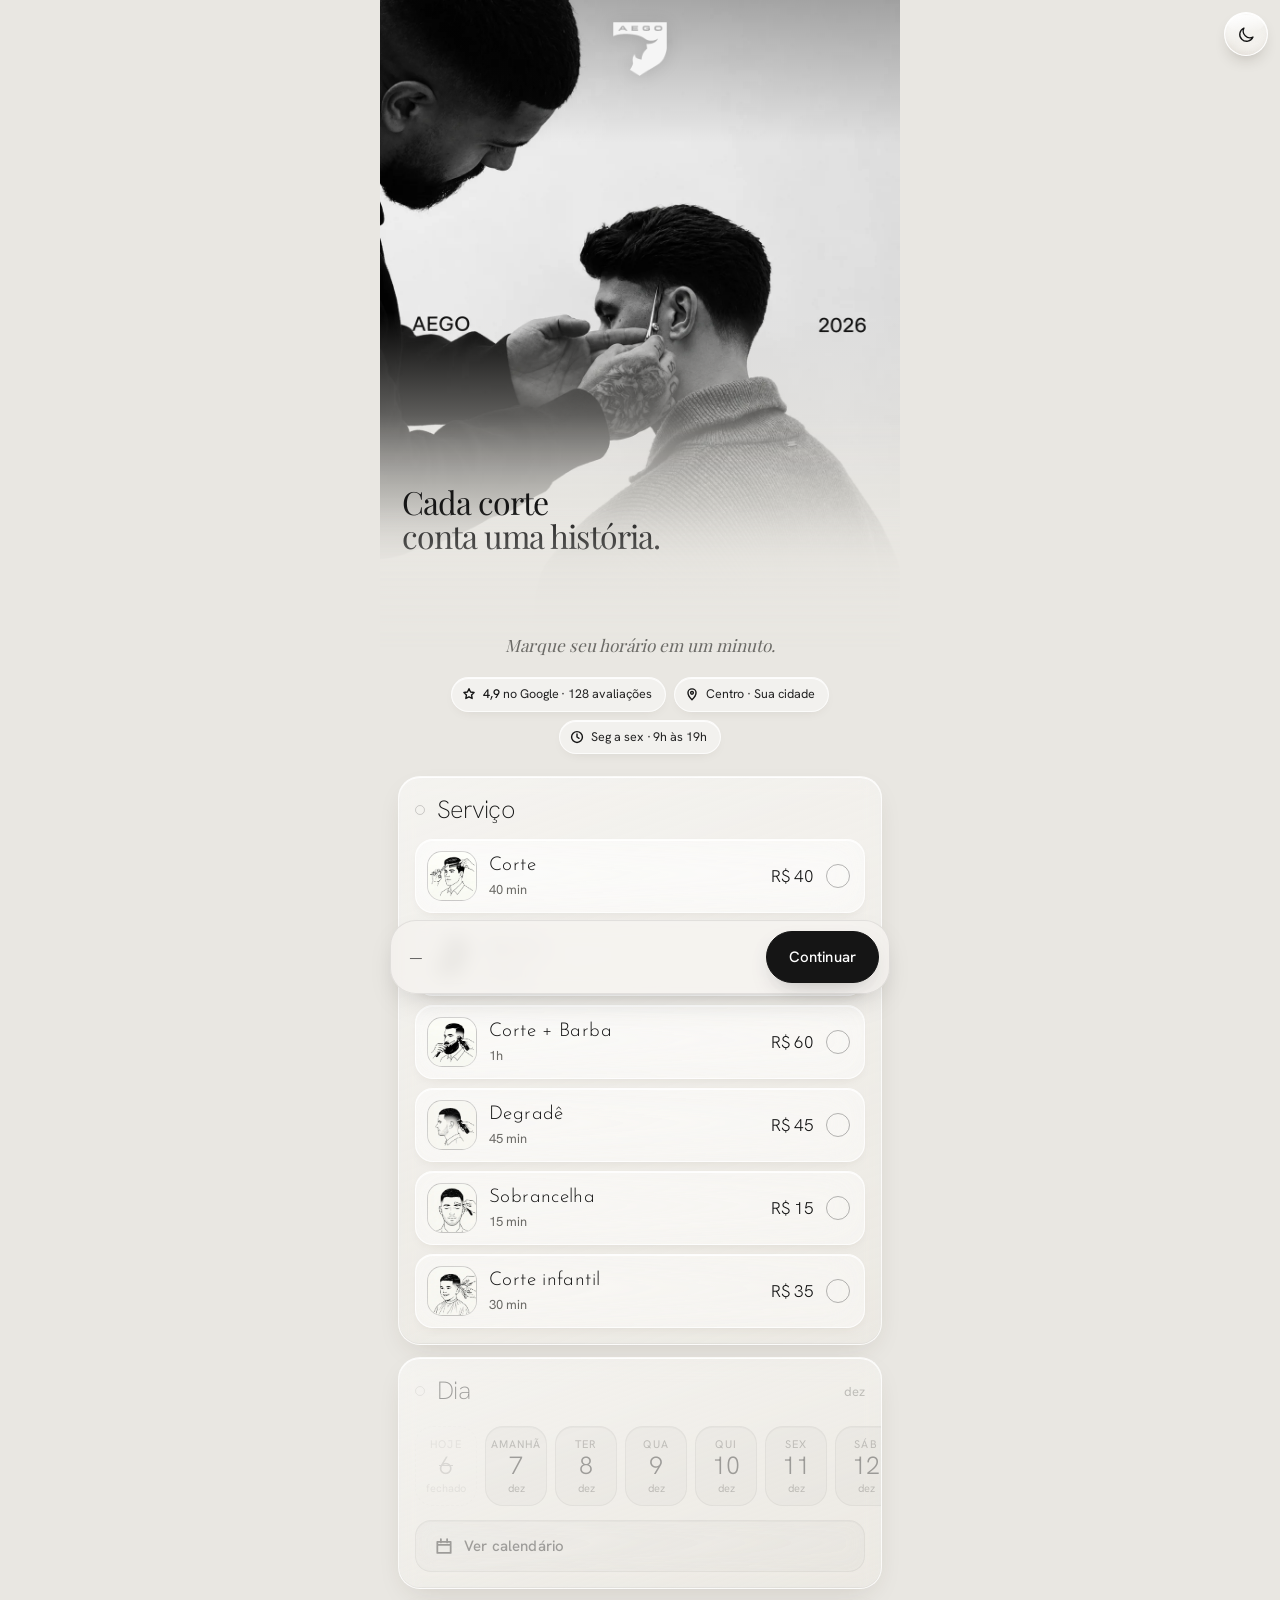
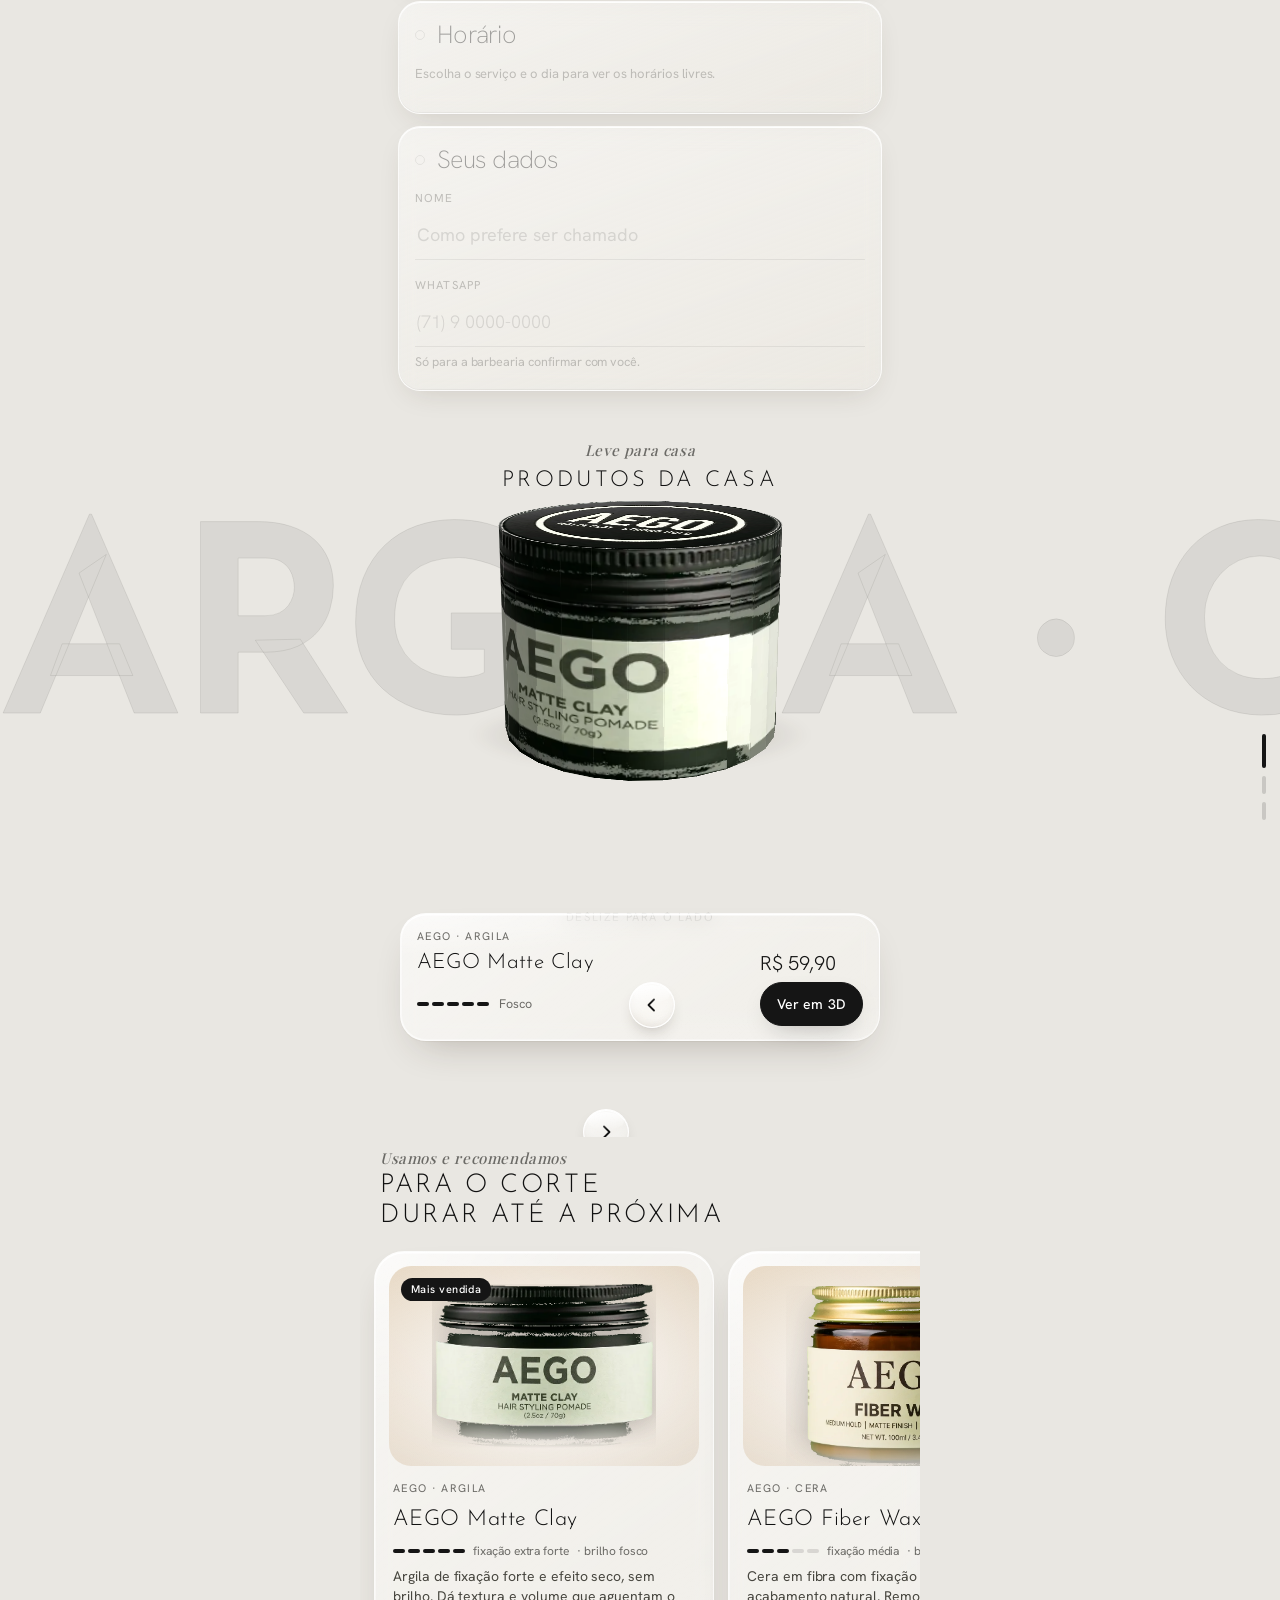
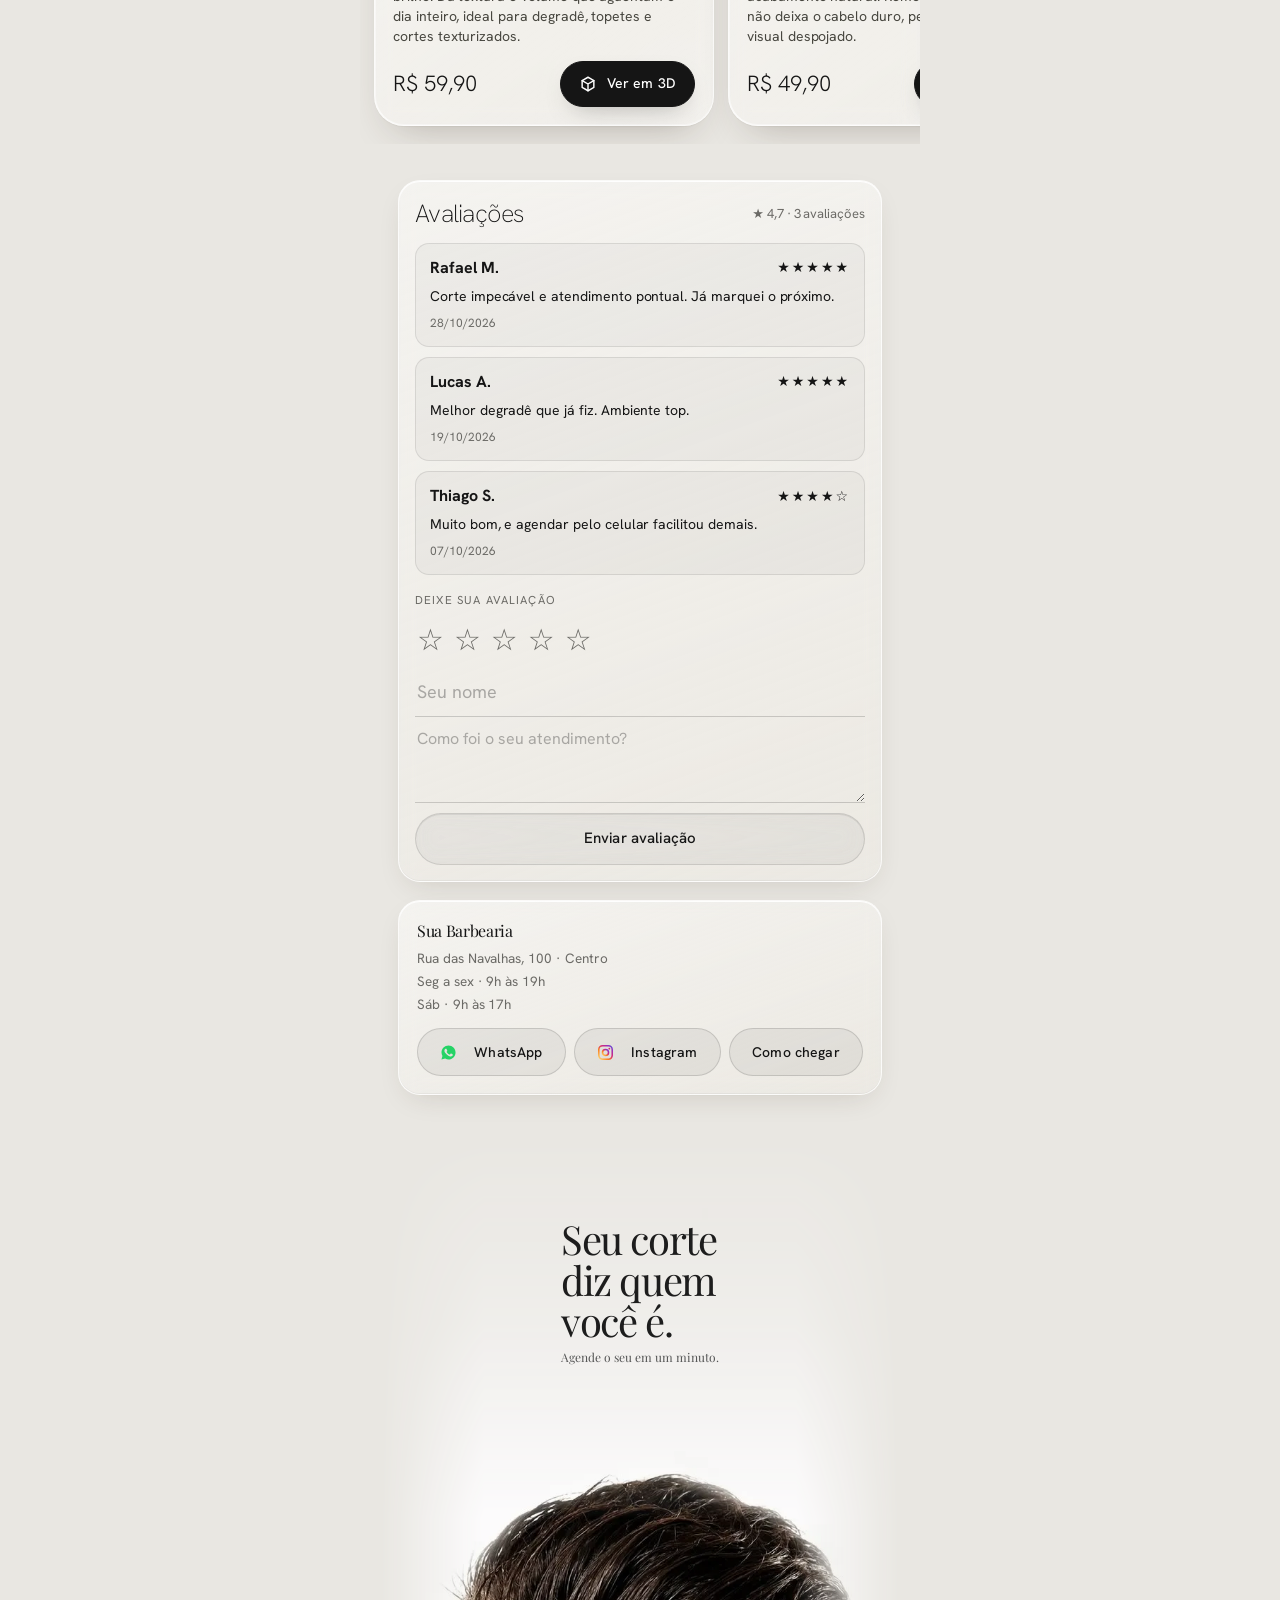
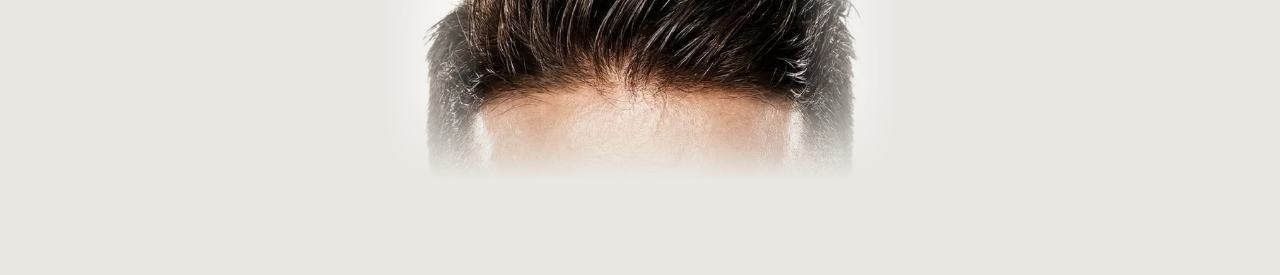
==== commit d04eb105: "Vitrine com deslize (sem rolagem longa), 3D mais leve, vidro nos ícones e tema, fade nas fotos e ani" ====
--- a/demo/index.html
+++ b/demo/index.html
@@ -36,6 +36,7 @@
 
 <main id="fluxo" class="wrap">
   <header class="hero">
+    <button class="ibtn theme-toggle tema-flutua lg" type="button" data-theme-toggle aria-label="Ativar tema escuro" title="Alternar tema"><svg viewBox="0 0 24 24" aria-hidden="true"><path d="M20.2 15.2A8.5 8.5 0 0 1 8.8 3.8 8.7 8.7 0 1 0 20.2 15.2Z"/></svg></button>
     <div class="capa rise" style="--i:0">
       <img class="capa-img" src="img/capa.webp" alt="Barbeiro realizando acabamento em um corte" width="1122" height="1402" fetchpriority="high" decoding="async" loading="eager">
       <img class="capa-logo" src="img/aego-logo.png" alt="AEGO">
@@ -87,18 +88,20 @@
   <!-- VITRINE: pomadas e produtos da casa (cadastrados no painel com IA) -->
   <section class="vitrine" id="vitrine" aria-labelledby="vtT" hidden>
     <div class="vt-pin" id="vtPin">
-      <div class="vt-stage">
+      <div class="vt-stage" id="vtStage">
         <div class="vt-big" id="vtBig" aria-hidden="true"></div>
         <div class="vt-titulo"><span class="eyebrow">Leve para casa</span><h2 id="vtT">Produtos da casa</h2></div>
         <div class="vt-3d" id="vt3d" aria-hidden="true"></div>
-        <p class="vt-dica" id="vtDica">Role para girar</p>
+        <p class="vt-dica" id="vtDica">Deslize para o lado</p>
+        <button class="vt-seta vt-ant lg" type="button" id="vtAnt" aria-label="Produto anterior"><svg viewBox="0 0 18 18" aria-hidden="true"><path d="M11 3.5L5.5 9l5.5 5.5"/></svg></button>
+        <button class="vt-seta vt-prox lg" type="button" id="vtProx" aria-label="Próximo produto"><svg viewBox="0 0 18 18" aria-hidden="true"><path d="M7 3.5L12.5 9 7 14.5"/></svg></button>
         <div class="vt-prog" id="vtProg" aria-hidden="true"></div>
         <div class="vt-info lg" id="vtInfo"></div>
       </div>
     </div>
     <div class="vt-stack">
       <div class="vt-stack-h"><span class="eyebrow">Usamos e recomendamos</span><h2>Para o corte<br>durar até a próxima</h2></div>
-      <div id="vtCards"></div>
+      <div id="vtCards" class="vt-trilho"></div>
     </div>
   </section>
 
--- a/demo/aego-pro.css
+++ b/demo/aego-pro.css
@@ -618,3 +618,108 @@
 html[data-theme="dark"] .ico-b.is-on .ico { stroke:#151515; }
 html[data-theme="dark"] .svc-ico { background:linear-gradient(145deg,#353331,#242322); border-color:rgba(255,255,255,.15); }
 html[data-theme="dark"] .svc-ico .ico { stroke:#f1f0ed; }
+
+/* ======================================================================
+   v8 · Vitrine sem rolagem longa + gráficos leves + vidro nos ícones e tema
+   (fica no fim do arquivo de propósito: vence as regras antigas)
+   ====================================================================== */
+.vt-pin { height: auto !important; }
+.vt-stage { position: relative !important; height: min(86svh, 720px) !important; min-height: 520px; touch-action: pan-y; contain: layout paint; }
+.vt-big { will-change: transform; transition: transform .7s var(--ease); }
+.vt-3d { overflow: visible; }
+.vt-m { position: absolute; inset: 0; transition: transform .42s var(--ease), opacity .42s var(--ease); will-change: transform, opacity; }
+.vt-m.entra { transform: translate3d(calc(var(--d, 1) * 38%), 0, 0) scale(.86); opacity: 0; }
+.vt-m.sai { transform: translate3d(calc(var(--d, 1) * -38%), 0, 0) scale(.86); opacity: 0; pointer-events: none; }
+.vt-dica { bottom: calc(var(--safe-b) + 200px); }
+.vt-seta { position: absolute; z-index: 4; top: 46%; width: 46px; height: 46px; border-radius: 50%; display: grid; place-items: center; padding: 0; color: var(--ink); cursor: pointer; transition: transform .2s var(--ease); }
+.vt-seta:active { transform: scale(.92); }
+.vt-seta[hidden] { display: none; }
+.vt-seta svg { width: 18px; height: 18px; fill: none; stroke: currentColor; stroke-width: 1.8; stroke-linecap: round; stroke-linejoin: round; }
+.vt-ant { left: 12px; } .vt-prox { right: 34px; }
+/* cartões: carrossel horizontal com encaixe, em vez de pilha que estica a página */
+.vt-trilho { display: flex; gap: 14px; overflow-x: auto; overflow-y: hidden; scroll-snap-type: x mandatory; -webkit-overflow-scrolling: touch; overscroll-behavior-x: contain;
+  padding: 6px 14px 18px; margin: 0 -14px; scrollbar-width: none; scroll-padding: 0 14px; }
+.vt-trilho::-webkit-scrollbar { display: none; }
+.vt-trilho .vt-card { position: relative !important; top: auto !important; flex: 0 0 min(82vw, 340px); margin: 0 !important; min-height: 0 !important; scroll-snap-align: start; scroll-snap-stop: always; transform: none !important; }
+.vt-trilho .vt-card-img img { transform: none !important; }
+.vt-stack { padding-bottom: 24px !important; }
+/* vidro pesado custa caro no celular: cartões usam vidro "pintado" (sem blur ao vivo) */
+@media (max-width: 979px) {
+  .vt-trilho .vt-card.lg { -webkit-backdrop-filter: none; backdrop-filter: none; background: linear-gradient(160deg, rgba(255,255,255,.92), rgba(255,255,255,.72)); }
+  html[data-theme="dark"] .vt-trilho .vt-card.lg { background: linear-gradient(160deg, rgba(48,46,43,.95), rgba(28,27,26,.9)); }
+}
+
+/* ---------- ícones em vidro (glass) ---------- */
+.mini-ico, .svc-ico, .ico-b, .foto-ico, .vt-seta, .theme-toggle {
+  background: linear-gradient(150deg, rgba(255,255,255,.85) 0%, rgba(255,255,255,.42) 55%, rgba(255,255,255,.62) 100%) !important;
+  border: 1px solid rgba(255,255,255,.95) !important;
+  box-shadow: inset 0 1px 0 rgba(255,255,255,1), inset 0 -8px 14px -10px rgba(120,95,65,.28), 0 8px 18px -10px rgba(40,30,20,.45) !important;
+  position: relative; overflow: hidden;
+}
+.mini-ico::after, .svc-ico::after, .ico-b::after, .foto-ico::after, .vt-seta::after, .theme-toggle::after {
+  content: ""; position: absolute; left: 8%; right: 8%; top: 4%; height: 42%; border-radius: inherit; pointer-events: none;
+  background: linear-gradient(180deg, rgba(255,255,255,.75), rgba(255,255,255,0));
+}
+.mini.al-warn .mini-ico { background: linear-gradient(150deg, rgba(255,235,230,.9), rgba(255,210,200,.5)) !important; }
+.ico-b.is-on { background: linear-gradient(150deg, #2a2a2a, #111) !important; border-color: rgba(255,255,255,.25) !important; }
+.ico-b.is-on::after { opacity: .25; }
+html[data-theme="dark"] .mini-ico, html[data-theme="dark"] .svc-ico, html[data-theme="dark"] .ico-b, html[data-theme="dark"] .foto-ico,
+html[data-theme="dark"] .vt-seta, html[data-theme="dark"] .theme-toggle {
+  background: linear-gradient(150deg, rgba(255,255,255,.16) 0%, rgba(255,255,255,.05) 55%, rgba(255,255,255,.1) 100%) !important;
+  border-color: rgba(255,255,255,.18) !important;
+  box-shadow: inset 0 1px 0 rgba(255,255,255,.28), inset 0 -8px 14px -10px rgba(0,0,0,.5), 0 8px 18px -10px rgba(0,0,0,.7) !important;
+  color: var(--text);
+}
+html[data-theme="dark"] .mini-ico::after, html[data-theme="dark"] .svc-ico::after, html[data-theme="dark"] .ico-b::after, html[data-theme="dark"] .foto-ico::after,
+html[data-theme="dark"] .vt-seta::after, html[data-theme="dark"] .theme-toggle::after { background: linear-gradient(180deg, rgba(255,255,255,.22), rgba(255,255,255,0)); }
+html[data-theme="dark"] .ico-b.is-on { background: linear-gradient(150deg, #f4f0e9, #cfc6b8) !important; color: #111; }
+html[data-theme="dark"] .vt-seta { color: var(--text); }
+
+/* ---------- botão de tema em vidro (flutuante no site do cliente) ---------- */
+.theme-toggle { border-radius: 50% !important; color: var(--ink); -webkit-backdrop-filter: blur(16px) saturate(180%); backdrop-filter: blur(16px) saturate(180%); transition: transform .25s var(--ease); }
+.theme-toggle:active { transform: scale(.92); }
+.theme-toggle svg { position: relative; z-index: 1; }
+.tema-flutua { position: fixed !important; z-index: 60; top: calc(env(safe-area-inset-top, 0px) + 12px); right: 12px; width: 44px !important; height: 44px !important; }
+html[data-theme="dark"] .theme-toggle { color: #f4f0e9; }
+.theme-toggle svg { transition: transform .5s var(--ease); }
+html[data-theme="dark"] .theme-toggle svg { transform: rotate(180deg); }
+
+/* transição suave ao trocar de tema (só cores, sem pesar) */
+html.tema-troca, html.tema-troca * { transition: background-color .35s ease, color .35s ease, border-color .35s ease !important; }
+
+@media (prefers-reduced-motion: reduce) {
+  .vt-m, .vt-big, .theme-toggle svg { transition: none !important; }
+}
+
+/* ---------- animações ao descer + nomes (rolagem nativa, sem JS) ---------- */
+@keyframes aegoRevela { from { opacity: 0; transform: translate3d(0, 34px, 0) scale(.97); } to { opacity: 1; transform: none; } }
+@keyframes aegoTitulo { from { opacity: 0; letter-spacing: .4em; filter: blur(4px); } to { opacity: 1; filter: none; } }
+@keyframes aegoBrilho { 0% { background-position: 100% 50%; } 100% { background-position: -100% 50%; } }
+.step-title, .vt-titulo h2, .vt-stack-h h2, .vt-info h3 {
+  background: linear-gradient(105deg, currentColor 0%, currentColor 35%, #a98250 46%, #f4dfbd 50%, #a98250 56%, currentColor 66%, currentColor 100%);
+  background-size: 300% 100%; background-position: 100% 50%; -webkit-background-clip: text; background-clip: text; -webkit-text-fill-color: transparent;
+  animation: aegoBrilho 5s linear infinite;
+}
+html[data-theme="dark"] .step-title, html[data-theme="dark"] .vt-titulo h2, html[data-theme="dark"] .vt-stack-h h2, html[data-theme="dark"] .vt-info h3 {
+  background-image: linear-gradient(105deg, #f4f0e9 0%, #f4f0e9 35%, #c6a477 46%, #fff 50%, #c6a477 56%, #f4f0e9 66%, #f4f0e9 100%);
+}
+@supports (animation-timeline: view()) {
+  .step, .av-sec, .works, .vt-stack-h, .vt-titulo, .foot, .final {
+    animation: aegoRevela linear both !important; animation-timeline: view() !important; animation-range: entry 0% entry 60% !important;
+  }
+  .vt-trilho .vt-card { animation: aegoRevela linear both; animation-timeline: view(inline); animation-range: entry 0% entry 80%; }
+}
+@media (prefers-reduced-motion: reduce) {
+  .step, .av-sec, .works, .vt-stack-h, .vt-titulo, .foot, .final, .vt-trilho .vt-card { animation: none !important; opacity: 1 !important; transform: none !important; }
+  .step-title, .vt-titulo h2, .vt-stack-h h2, .vt-info h3 { animation: none; }
+}
+/* foto da capa inteira, com fade para o fundo (sem corte seco) */
+.capa { aspect-ratio: 1122 / 1402 !important; }
+.capa-img { object-position: center top !important; filter: none !important; will-change: auto !important;
+  -webkit-mask-image: linear-gradient(180deg, #000 0%, #000 64%, rgba(0,0,0,.5) 82%, transparent 100%); mask-image: linear-gradient(180deg, #000 0%, #000 64%, rgba(0,0,0,.5) 82%, transparent 100%); }
+html[data-theme="dark"] .capa::after { background: linear-gradient(180deg, rgba(0,0,0,.3) 0%, rgba(0,0,0,0) 30%, rgba(11,11,11,0) 60%, var(--bg, #0b0b0b) 100%) !important; }
+.vt-card-img img, .foto-fig img { -webkit-mask-image: linear-gradient(180deg, #000 78%, transparent 100%); mask-image: linear-gradient(180deg, #000 78%, transparent 100%); }
+.vt-card-img img { object-fit: contain !important; }
+.foto-ico .ico, .svc-ico .ico, .mini-ico .ico, .ico-b .ico { stroke: var(--ink) !important; }
+html[data-theme="dark"] .foto-ico .ico, html[data-theme="dark"] .svc-ico .ico, html[data-theme="dark"] .mini-ico .ico, html[data-theme="dark"] .ico-b:not(.is-on) .ico { stroke: #f4f0e9 !important; }
+.ico-b.is-on .ico { stroke: #fff !important; } html[data-theme="dark"] .ico-b.is-on .ico { stroke: #111 !important; }
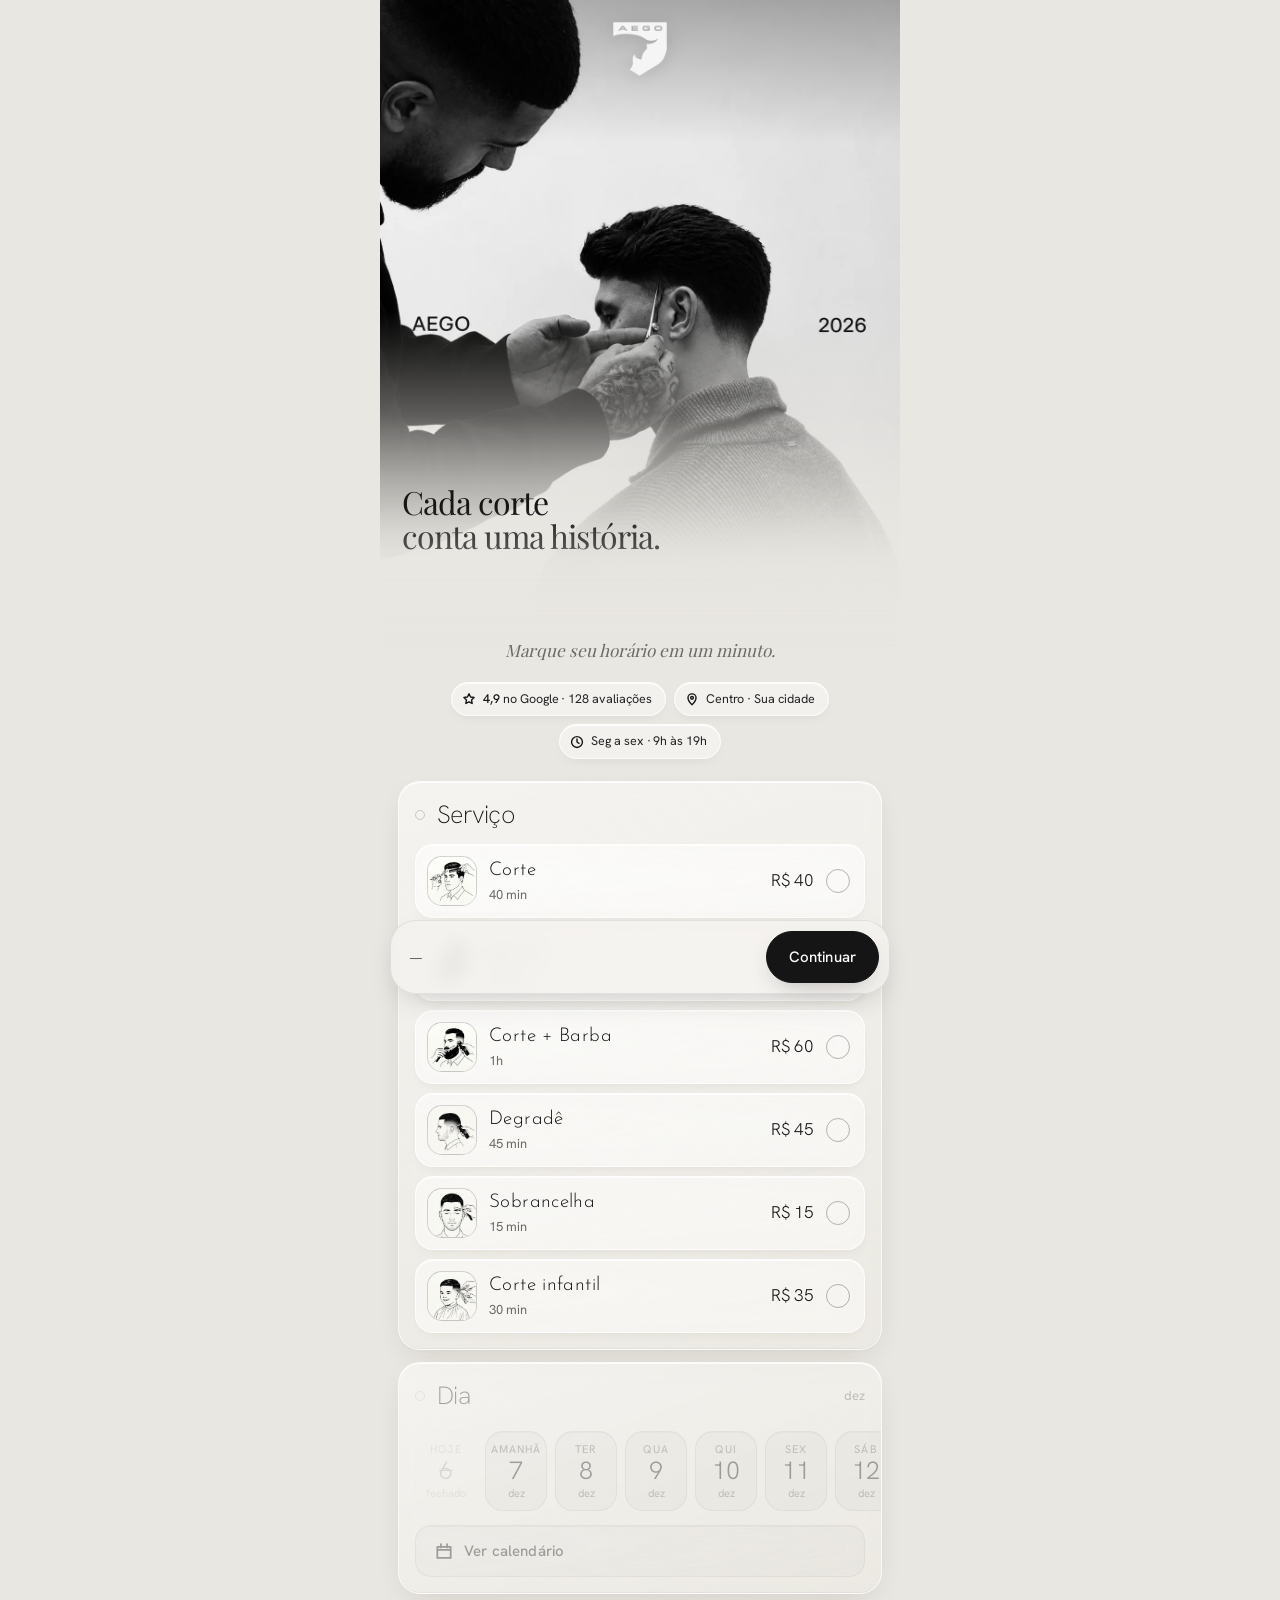
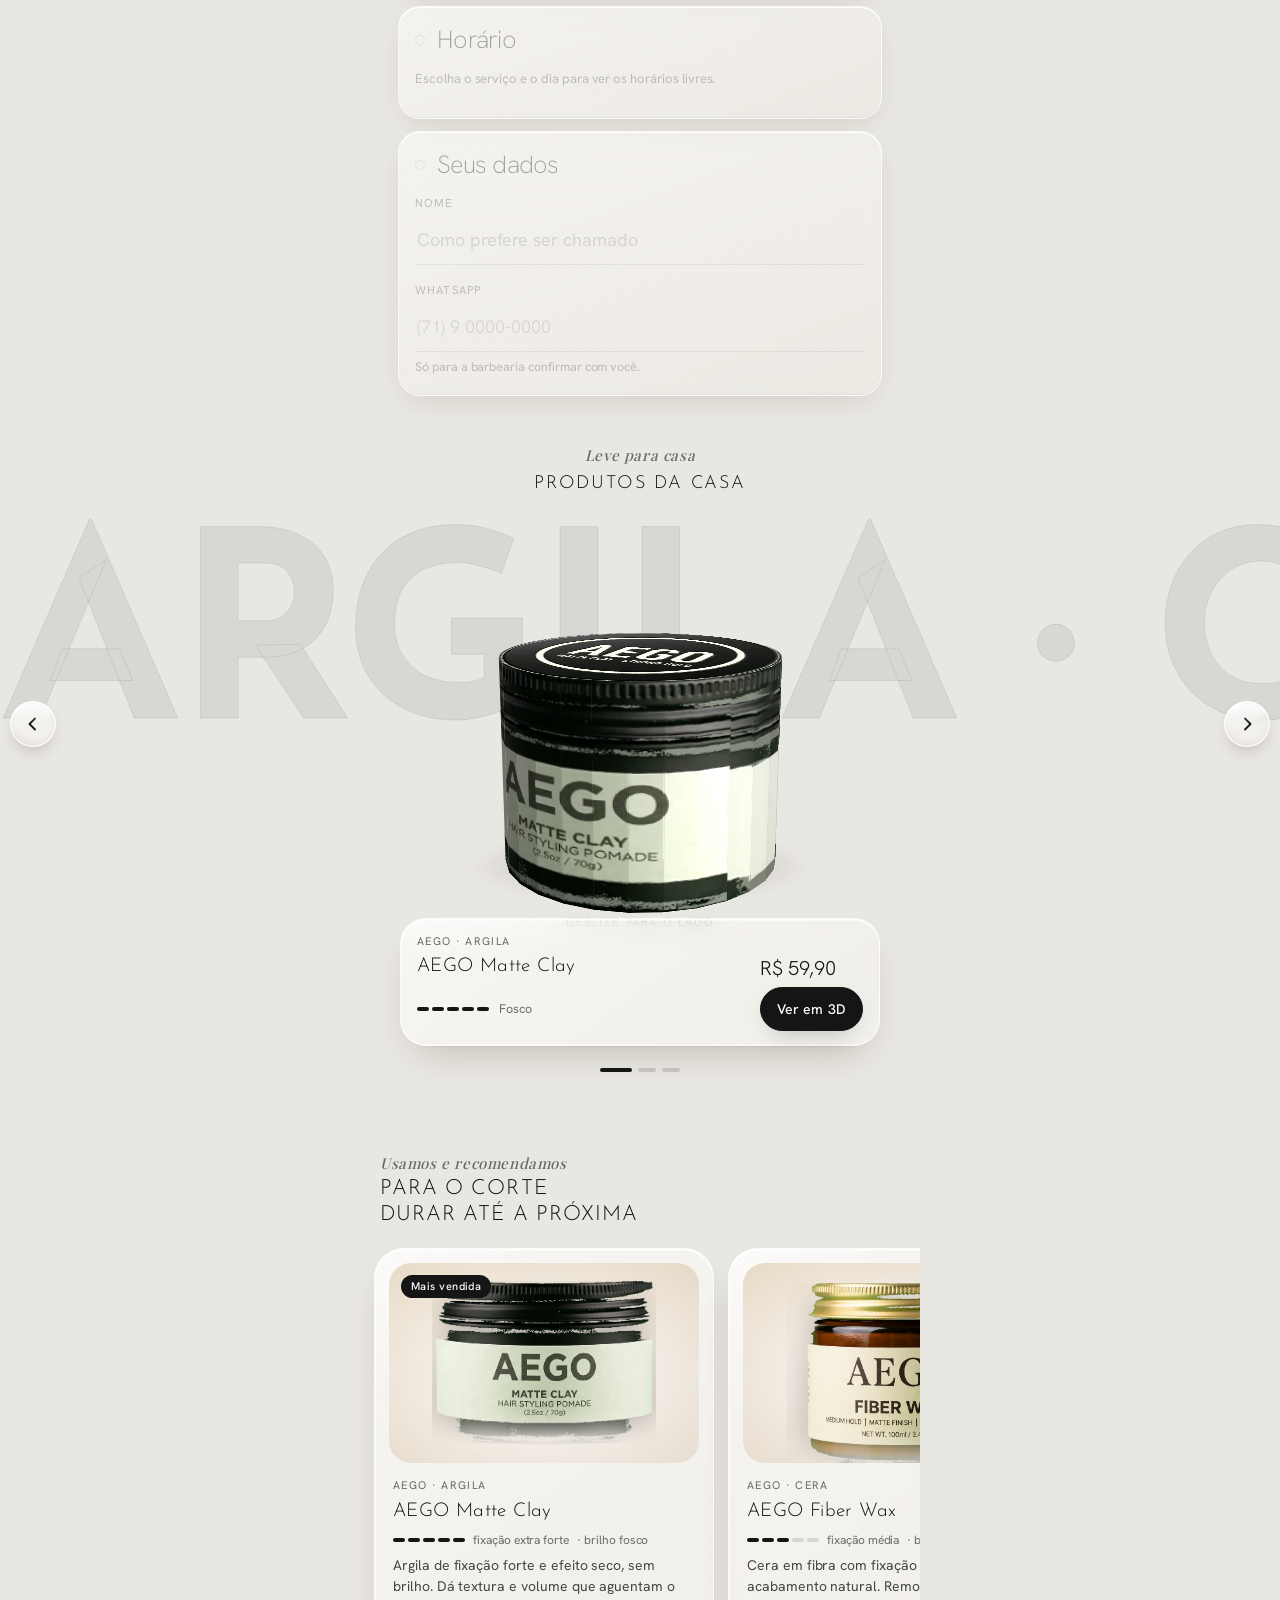
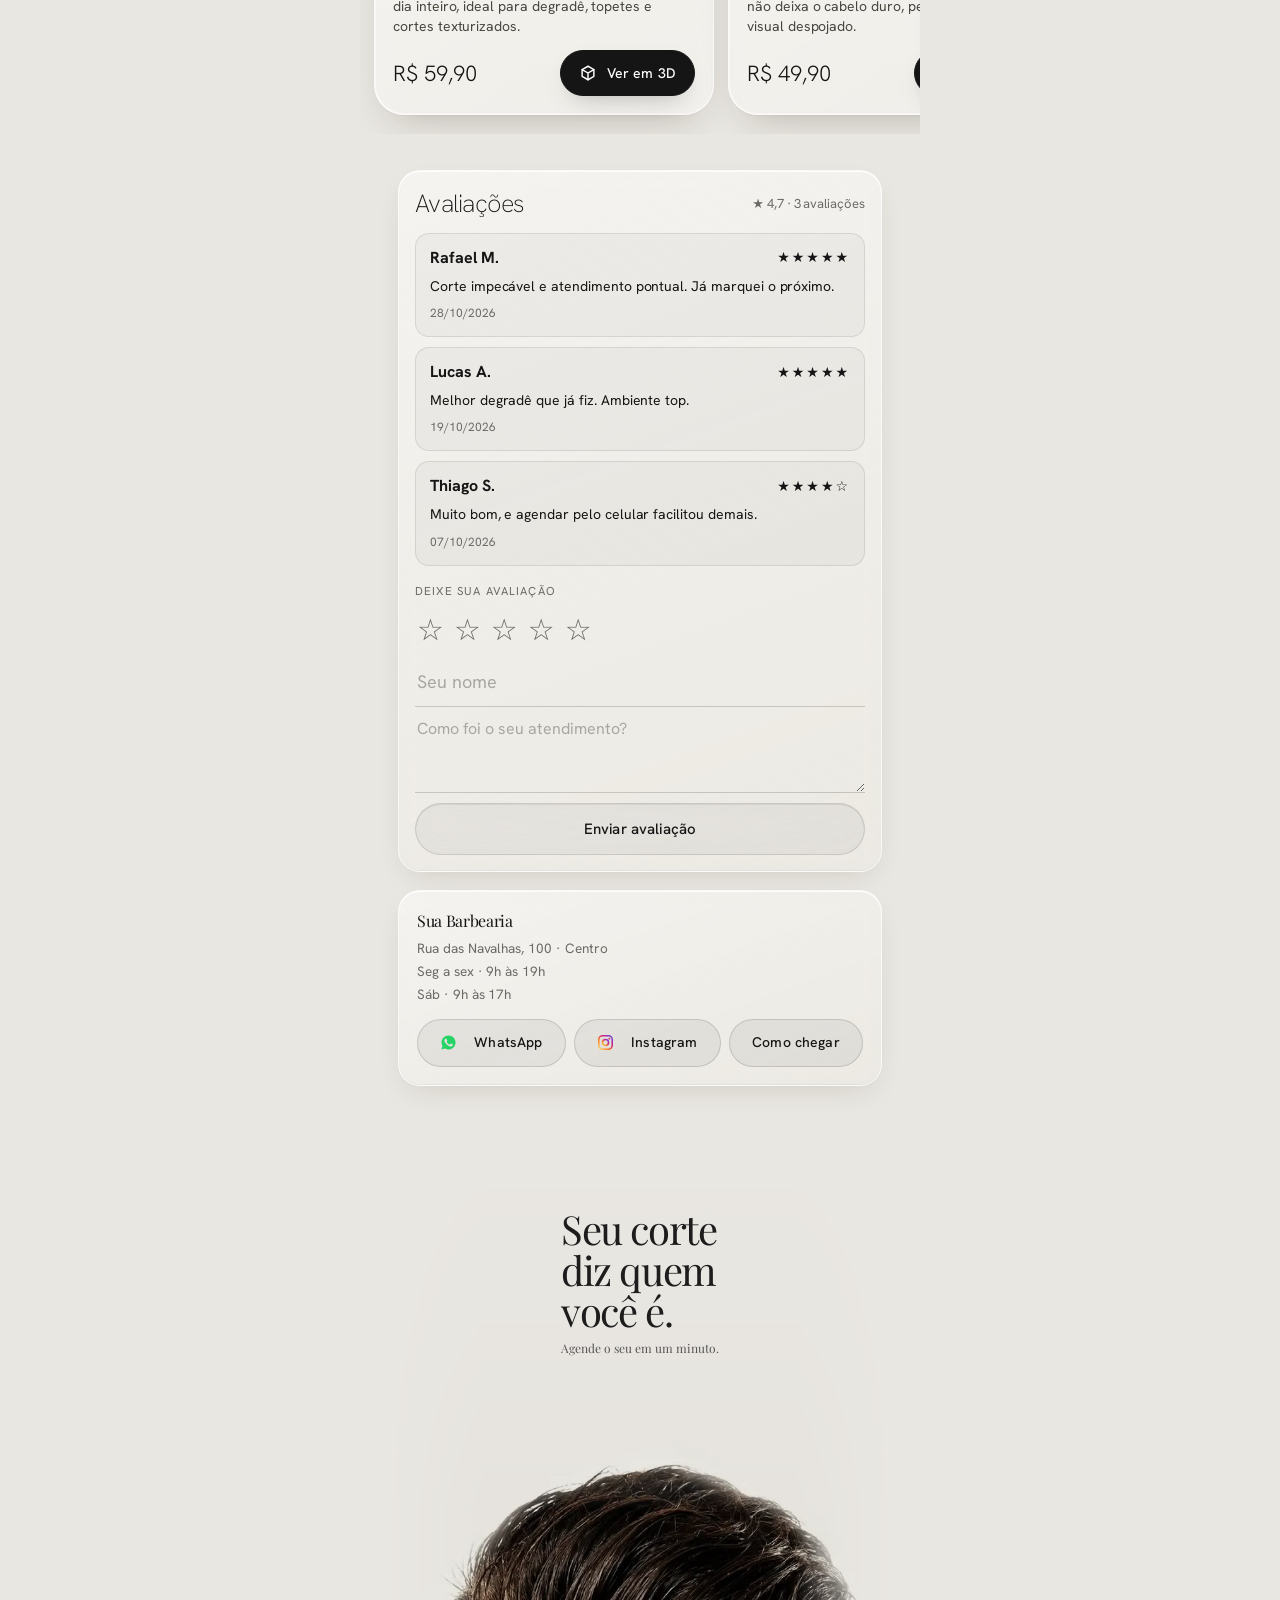
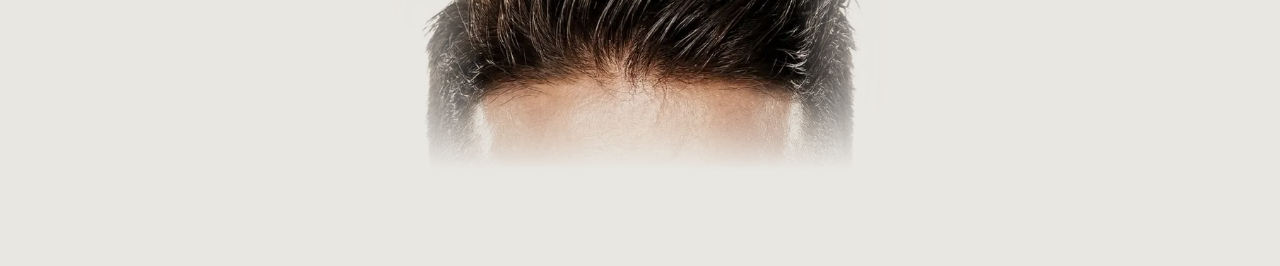
==== commit 65ef599c: "Site do cliente só no tema claro, setas ao lado do produto, nomes proporcionais sem animação, sem an" ====
--- a/demo/index.html
+++ b/demo/index.html
@@ -36,7 +36,6 @@
 
 <main id="fluxo" class="wrap">
   <header class="hero">
-    <button class="ibtn theme-toggle tema-flutua lg" type="button" data-theme-toggle aria-label="Ativar tema escuro" title="Alternar tema"><svg viewBox="0 0 24 24" aria-hidden="true"><path d="M20.2 15.2A8.5 8.5 0 0 1 8.8 3.8 8.7 8.7 0 1 0 20.2 15.2Z"/></svg></button>
     <div class="capa rise" style="--i:0">
       <img class="capa-img" src="img/capa.webp" alt="Barbeiro realizando acabamento em um corte" width="1122" height="1402" fetchpriority="high" decoding="async" loading="eager">
       <img class="capa-logo" src="img/aego-logo.png" alt="AEGO">
--- a/demo/aego-pro.css
+++ b/demo/aego-pro.css
@@ -691,28 +691,10 @@
   .vt-m, .vt-big, .theme-toggle svg { transition: none !important; }
 }
 
-/* ---------- animações ao descer + nomes (rolagem nativa, sem JS) ---------- */
-@keyframes aegoRevela { from { opacity: 0; transform: translate3d(0, 34px, 0) scale(.97); } to { opacity: 1; transform: none; } }
-@keyframes aegoTitulo { from { opacity: 0; letter-spacing: .4em; filter: blur(4px); } to { opacity: 1; filter: none; } }
-@keyframes aegoBrilho { 0% { background-position: 100% 50%; } 100% { background-position: -100% 50%; } }
-.step-title, .vt-titulo h2, .vt-stack-h h2, .vt-info h3 {
-  background: linear-gradient(105deg, currentColor 0%, currentColor 35%, #a98250 46%, #f4dfbd 50%, #a98250 56%, currentColor 66%, currentColor 100%);
-  background-size: 300% 100%; background-position: 100% 50%; -webkit-background-clip: text; background-clip: text; -webkit-text-fill-color: transparent;
-  animation: aegoBrilho 5s linear infinite;
-}
-html[data-theme="dark"] .step-title, html[data-theme="dark"] .vt-titulo h2, html[data-theme="dark"] .vt-stack-h h2, html[data-theme="dark"] .vt-info h3 {
-  background-image: linear-gradient(105deg, #f4f0e9 0%, #f4f0e9 35%, #c6a477 46%, #fff 50%, #c6a477 56%, #f4f0e9 66%, #f4f0e9 100%);
-}
-@supports (animation-timeline: view()) {
-  .step, .av-sec, .works, .vt-stack-h, .vt-titulo, .foot, .final {
-    animation: aegoRevela linear both !important; animation-timeline: view() !important; animation-range: entry 0% entry 60% !important;
-  }
-  .vt-trilho .vt-card { animation: aegoRevela linear both; animation-timeline: view(inline); animation-range: entry 0% entry 80%; }
-}
-@media (prefers-reduced-motion: reduce) {
-  .step, .av-sec, .works, .vt-stack-h, .vt-titulo, .foot, .final, .vt-trilho .vt-card { animation: none !important; opacity: 1 !important; transform: none !important; }
-  .step-title, .vt-titulo h2, .vt-stack-h h2, .vt-info h3 { animation: none; }
-}
+/* nomes sem animação, proporção corrigida */
+.vt-stack-h h2 { font-size: 21px !important; letter-spacing: .05em !important; line-height: 1.25 !important; }
+.vt-titulo h2 { font-size: 18px !important; letter-spacing: .1em !important; }
+.vt-info h3, .vt-card-b h3 { font-size: 19px !important; line-height: 1.25 !important; overflow-wrap: anywhere; padding-bottom: 2px; }
 /* foto da capa inteira, com fade para o fundo (sem corte seco) */
 .capa { aspect-ratio: 1122 / 1402 !important; }
 .capa-img { object-position: center top !important; filter: none !important; will-change: auto !important;
@@ -723,3 +705,10 @@
 .foto-ico .ico, .svc-ico .ico, .mini-ico .ico, .ico-b .ico { stroke: var(--ink) !important; }
 html[data-theme="dark"] .foto-ico .ico, html[data-theme="dark"] .svc-ico .ico, html[data-theme="dark"] .mini-ico .ico, html[data-theme="dark"] .ico-b:not(.is-on) .ico { stroke: #f4f0e9 !important; }
 .ico-b.is-on .ico { stroke: #fff !important; } html[data-theme="dark"] .ico-b.is-on .ico { stroke: #111 !important; }
+
+.vt-seta { position: absolute !important; top: 42% !important; bottom: auto !important; transform: translateY(-50%); margin: 0 !important; }
+.vt-seta:active { transform: translateY(-50%) scale(.92); }
+.vt-ant { left: 10px !important; right: auto !important; } .vt-prox { right: 10px !important; left: auto !important; }
+.vt-prog { right: auto !important; left: 50% !important; top: auto !important; bottom: calc(var(--safe-b) + 70px) !important; transform: translateX(-50%) !important; display: flex !important; gap: 6px !important; }
+.vt-prog i { width: 18px !important; height: 4px !important; } .vt-prog i.on { width: 32px !important; height: 4px !important; }
+.hero-nome { font-size: clamp(22px, 7.4vw, 30px) !important; letter-spacing: .1em !important; padding: 0 .1em .08em !important; line-height: 1.2 !important; max-width: 100%; }
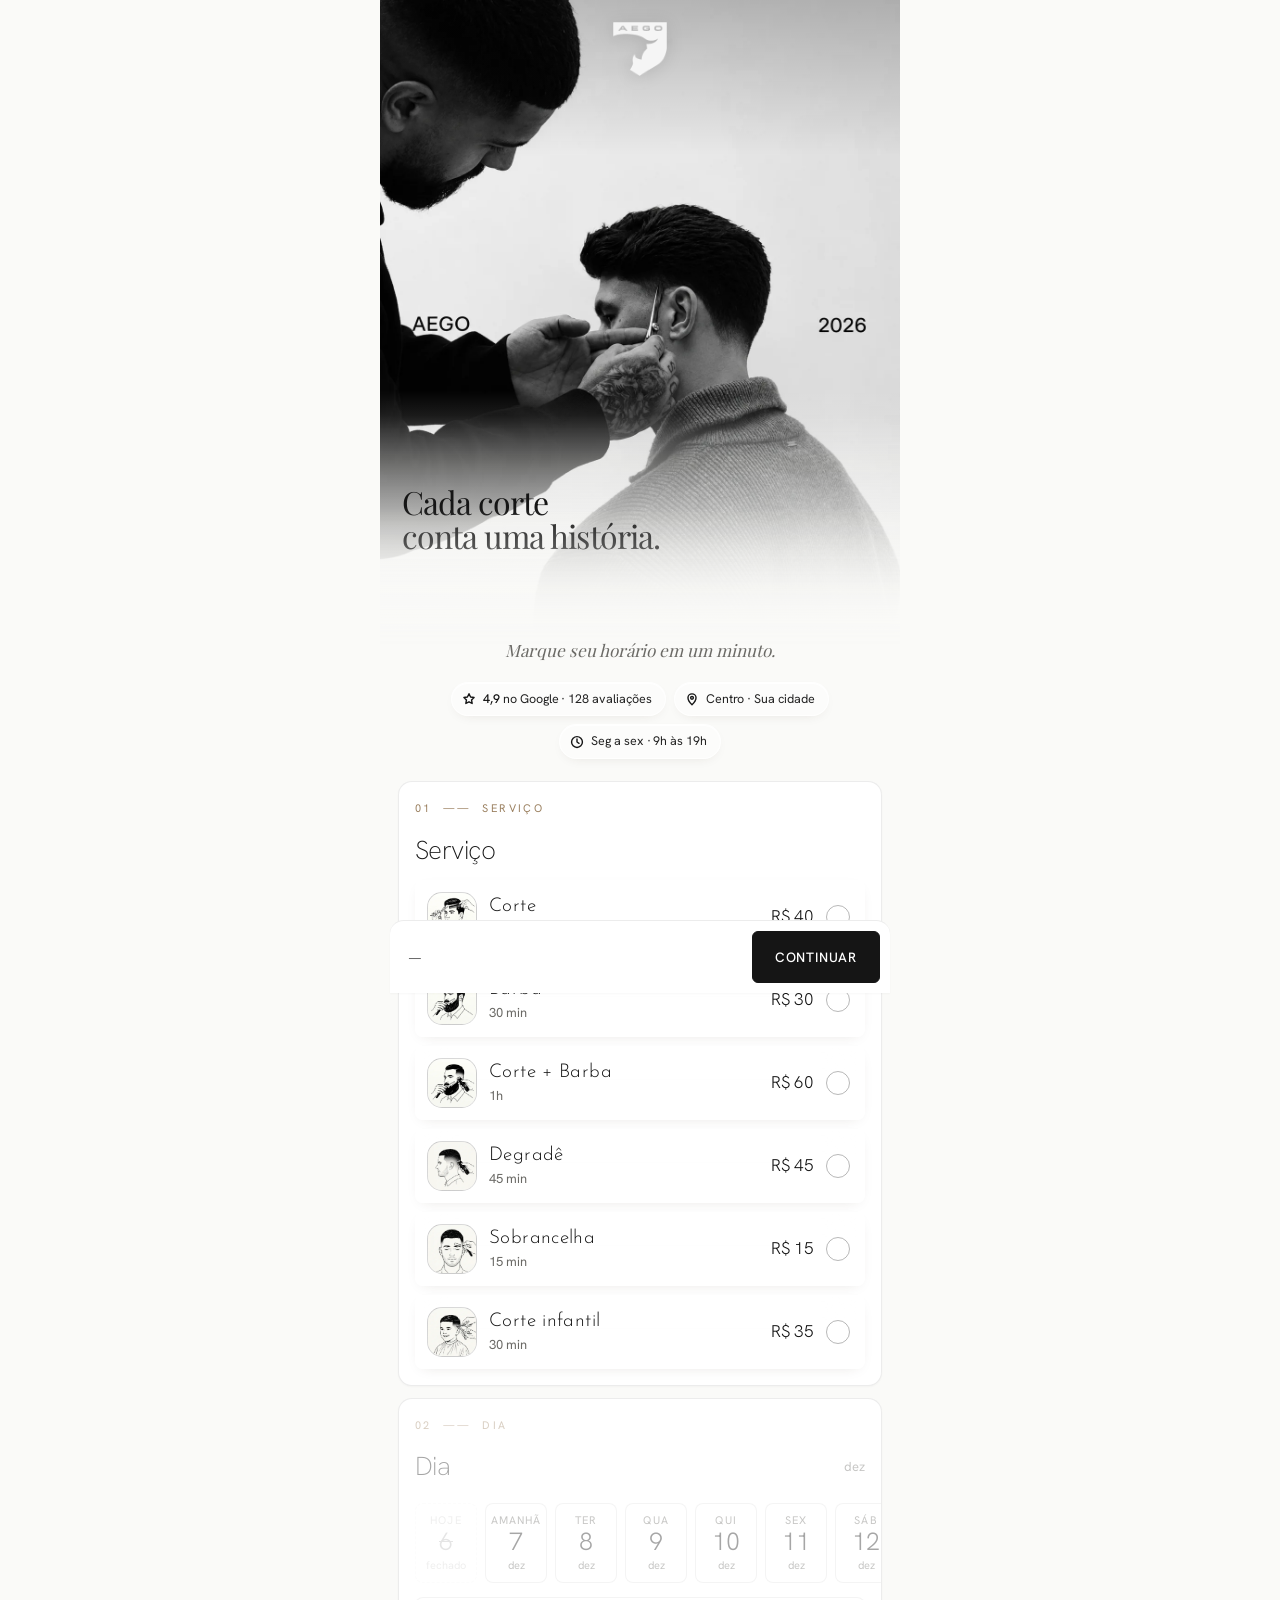
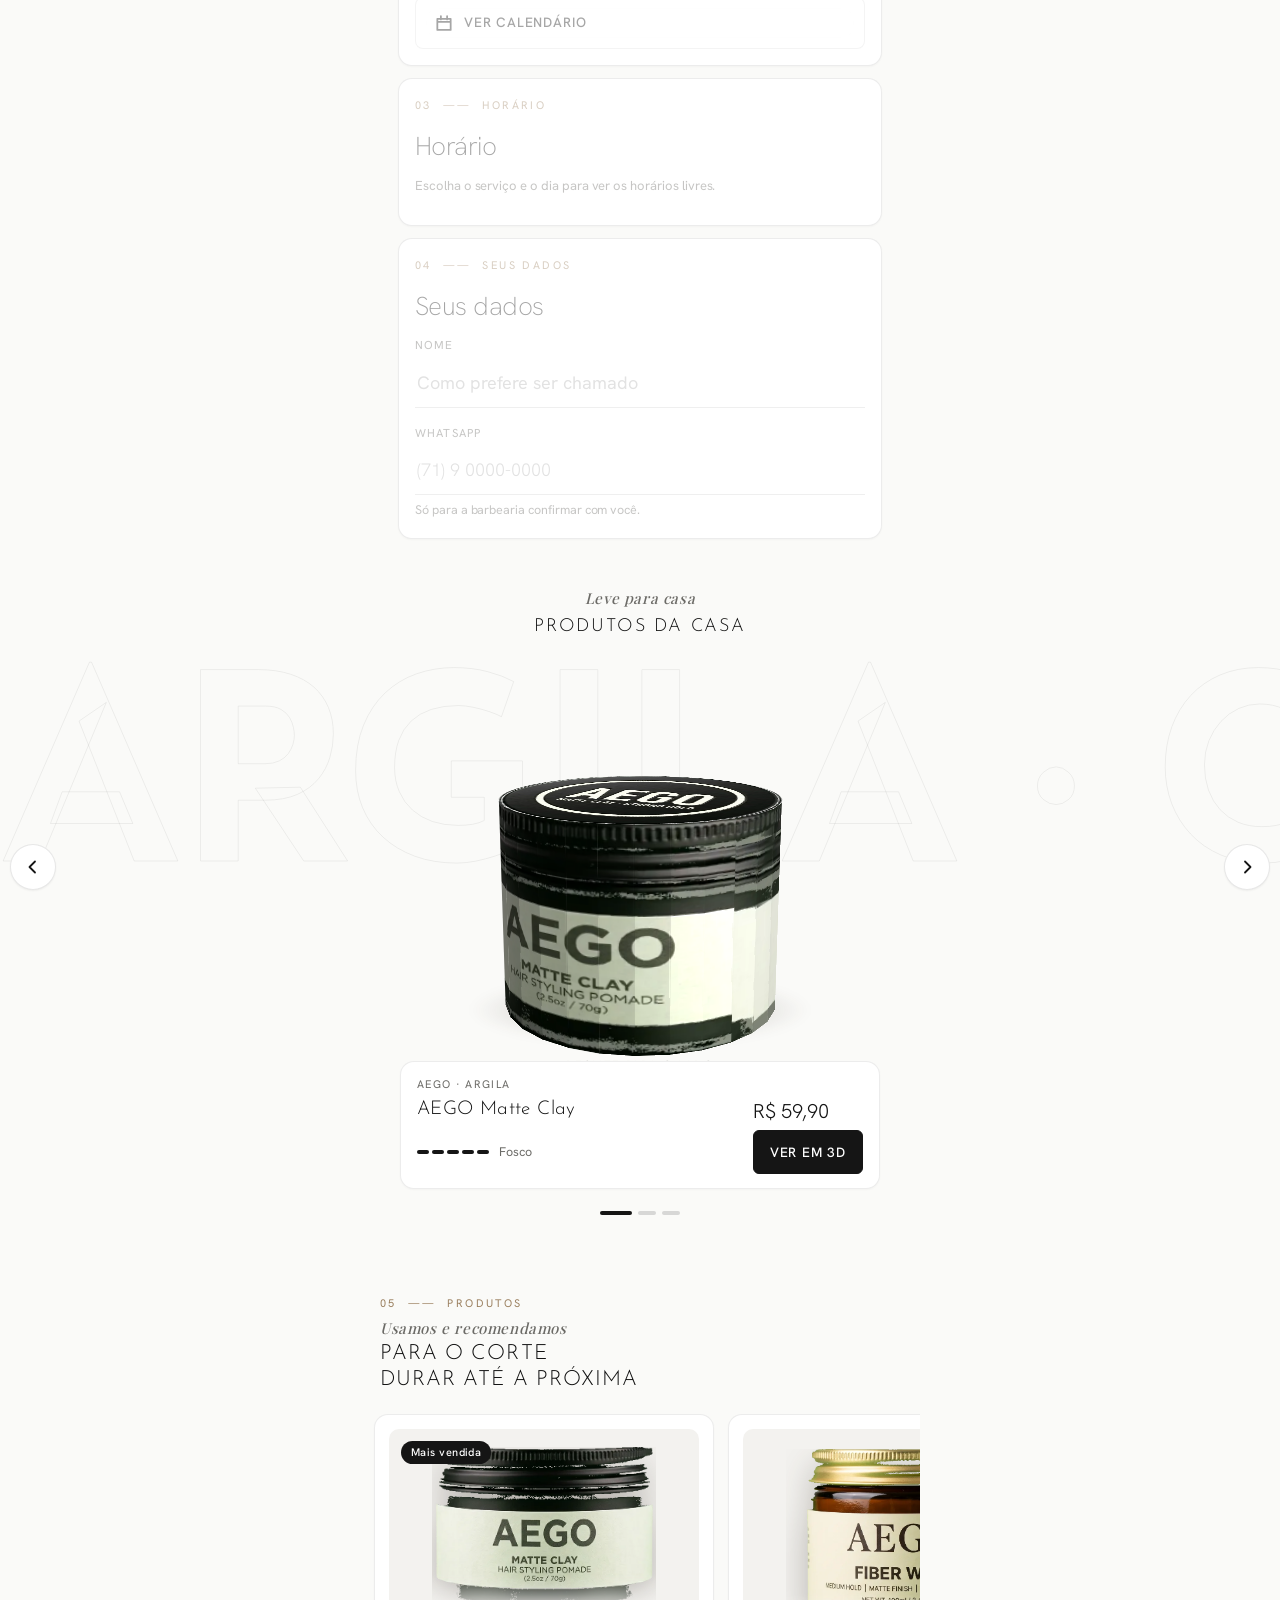
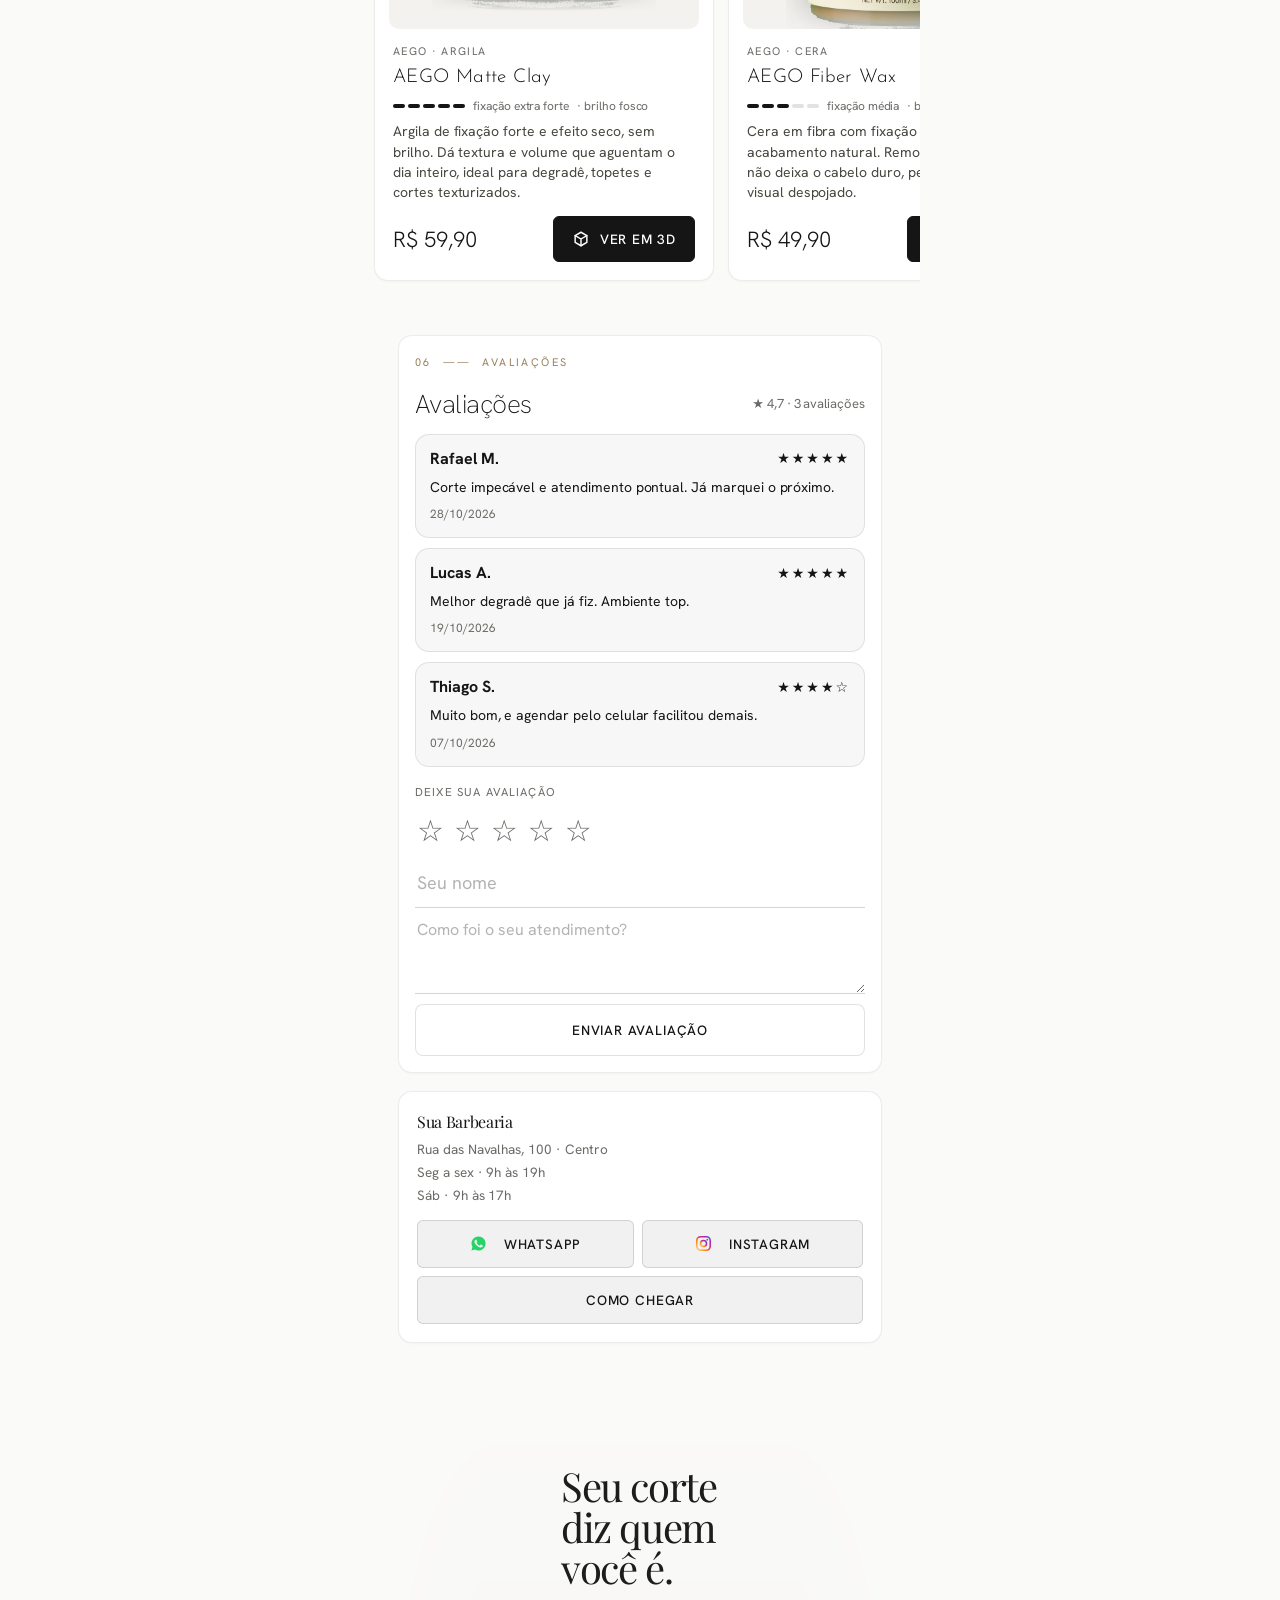
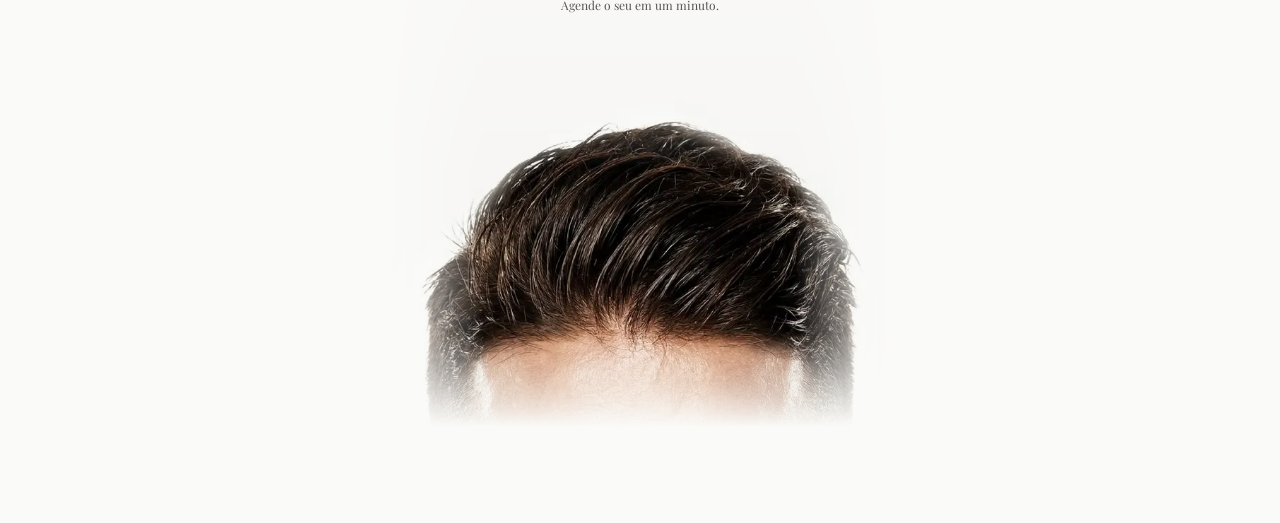
==== commit d671880a: "Modelo branco minimalista: seções numeradas, linhas finas, botões retos" ====
--- a/demo/index.html
+++ b/demo/index.html
@@ -52,12 +52,12 @@
   </section>
 
   <section class="step gl rise" style="--i:4" id="s1" aria-labelledby="t1">
-    <div class="step-head"><span class="step-dot" aria-hidden="true"></span><h2 class="step-title" id="t1">Serviço</h2></div>
+    <div class="step-head" data-rot="Serviço"><span class="step-dot" aria-hidden="true"></span><h2 class="step-title" id="t1">Serviço</h2></div>
     <ul class="list" id="servicos" role="radiogroup" aria-labelledby="t1"></ul>
   </section>
 
   <section class="step gl is-locked rise" style="--i:5" id="s2" aria-labelledby="t2">
-    <div class="step-head"><span class="step-dot" aria-hidden="true"></span><h2 class="step-title" id="t2">Dia</h2><span class="step-note" id="mes"></span></div>
+    <div class="step-head" data-rot="Dia"><span class="step-dot" aria-hidden="true"></span><h2 class="step-title" id="t2">Dia</h2><span class="step-note" id="mes"></span></div>
     <div class="chips" id="dias" role="radiogroup" aria-labelledby="t2"></div>
     <button type="button" class="btn opt cal-abrir hidden" id="calAbrir" aria-haspopup="dialog" aria-controls="cal">
       <svg viewBox="0 0 18 18" aria-hidden="true"><path d="M3 5.2h12v10H3zM3 8h12M6.2 2.8v3M11.8 2.8v3"/></svg>
@@ -65,13 +65,13 @@
   </section>
 
   <section class="step gl is-locked rise" style="--i:6" id="s3" aria-labelledby="t3">
-    <div class="step-head"><span class="step-dot" aria-hidden="true"></span><h2 class="step-title" id="t3">Horário</h2><span class="step-note" id="nlivres"></span></div>
+    <div class="step-head" data-rot="Horário"><span class="step-dot" aria-hidden="true"></span><h2 class="step-title" id="t3">Horário</h2><span class="step-note" id="nlivres"></span></div>
     <p class="msg hidden" id="msg-horario" role="alert"></p>
     <div id="horarios"><p class="muted small">Escolha o serviço e o dia para ver os horários livres.</p></div>
   </section>
 
   <section class="step gl is-locked rise" style="--i:7" id="s4" aria-labelledby="t4">
-    <div class="step-head"><span class="step-dot" aria-hidden="true"></span><h2 class="step-title" id="t4">Seus dados</h2></div>
+    <div class="step-head" data-rot="Seus dados"><span class="step-dot" aria-hidden="true"></span><h2 class="step-title" id="t4">Seus dados</h2></div>
     <label class="field" id="f-nome">
       <span class="field-label">Nome</span>
       <input class="input" id="nome" type="text" autocomplete="name" autocapitalize="words" placeholder="Como prefere ser chamado" maxlength="60" minlength="2">
@@ -99,13 +99,13 @@
       </div>
     </div>
     <div class="vt-stack">
-      <div class="vt-stack-h"><span class="eyebrow">Usamos e recomendamos</span><h2>Para o corte<br>durar até a próxima</h2></div>
+      <div class="vt-stack-h" data-rot="Produtos"><span class="eyebrow">Usamos e recomendamos</span><h2>Para o corte<br>durar até a próxima</h2></div>
       <div id="vtCards" class="vt-trilho"></div>
     </div>
   </section>
 
   <section class="step gl av-sec" id="avaliacoes" aria-labelledby="tav">
-    <div class="step-head"><h2 class="step-title" id="tav">Avaliações</h2><span class="step-note" id="av-media"></span></div>
+    <div class="step-head" data-rot="Avaliações"><h2 class="step-title" id="tav">Avaliações</h2><span class="step-note" id="av-media"></span></div>
     <ul class="av-lista" id="av-lista"></ul>
     <form class="av-form" id="av-form" novalidate>
       <span class="field-label">Deixe sua avaliação</span>
--- a/demo/aego-pro.css
+++ b/demo/aego-pro.css
@@ -712,3 +712,36 @@
 .vt-prog { right: auto !important; left: 50% !important; top: auto !important; bottom: calc(var(--safe-b) + 70px) !important; transform: translateX(-50%) !important; display: flex !important; gap: 6px !important; }
 .vt-prog i { width: 18px !important; height: 4px !important; } .vt-prog i.on { width: 32px !important; height: 4px !important; }
 .hero-nome { font-size: clamp(22px, 7.4vw, 30px) !important; letter-spacing: .1em !important; padding: 0 .1em .08em !important; line-height: 1.2 !important; max-width: 100%; }
+
+/* ======================================================================
+   v10 · Modelo branco minimalista (site do cliente) · mesmas fontes
+   Inspirado no layout editorial: seções numeradas, linhas finas, botões retos
+   ====================================================================== */
+body.pg-cliente { background: #fafaf8 !important; counter-reset: secao; }
+html:has(body.pg-cliente) { background: #fafaf8 !important; }
+body.pg-cliente::before, body.pg-cliente::after, .pg-cliente .fundo-luz, .pg-cliente .fundo-luz2 { display: none !important; }
+.pg-cliente .gl, .pg-cliente .lg:not(.vt-seta), .pg-cliente .vt-card, .pg-cliente .vt-info, .pg-cliente .bar {
+  background: #fff !important; border: 1px solid rgba(20,20,20,.08) !important; border-radius: 14px !important;
+  box-shadow: 0 1px 2px rgba(0,0,0,.03) !important; -webkit-backdrop-filter: none !important; backdrop-filter: none !important;
+}
+.pg-cliente .gl::before, .pg-cliente .gl::after, .pg-cliente .lg::before, .pg-cliente .lg::after { display: none !important; }
+.pg-cliente .bar { border-radius: 14px 14px 0 0 !important; border-width: 1px 0 0 !important; }
+/* títulos de seção numerados: 01 —— SERVIÇO */
+.pg-cliente .step, .pg-cliente .vt-stack-h { counter-increment: secao; }
+.pg-cliente .step-head { flex-wrap: wrap; }
+.pg-cliente .step-head[data-rot]::before, .pg-cliente .vt-stack-h[data-rot]::before {
+  content: counter(secao, decimal-leading-zero) "  ——  " attr(data-rot);
+  flex-basis: 100%; display: block; margin-bottom: 6px; font-size: 11px; letter-spacing: .22em; text-transform: uppercase; color: #9b8060; white-space: pre;
+}
+.pg-cliente .step-dot { display: none !important; }
+.pg-cliente .step-title { font-size: 26px !important; letter-spacing: -.02em !important; }
+/* botões retos, sem brilho */
+.pg-cliente .btn { border-radius: 6px !important; box-shadow: none !important; letter-spacing: .06em; text-transform: uppercase; font-size: 13.5px !important; }
+.pg-cliente .btn-primary { background: #151515 !important; color: #fff !important; }
+.pg-cliente .chip, .pg-cliente .opt, .pg-cliente .ag, .pg-cliente .tg { border-radius: 8px !important; box-shadow: none !important; background: #fff !important; }
+/* ícones: vidro discreto, só contorno */
+.pg-cliente .foto-ico, .pg-cliente .vt-seta { background: #fff !important; box-shadow: 0 1px 2px rgba(0,0,0,.05) !important; border: 1px solid rgba(20,20,20,.1) !important; }
+.pg-cliente .foto-ico::after, .pg-cliente .vt-seta::after { display: none; }
+.pg-cliente .vt-card-img { background: #f3f2ef !important; border-radius: 10px !important; }
+.pg-cliente .vt-big span { -webkit-text-stroke: 1px rgba(20,20,20,.06); color: transparent; }
+.pg-cliente .capa::after { background: linear-gradient(180deg, rgba(0,0,0,.22) 0%, rgba(0,0,0,0) 24%, rgba(250,250,248,0) 60%, #fafaf8 100%) !important; }
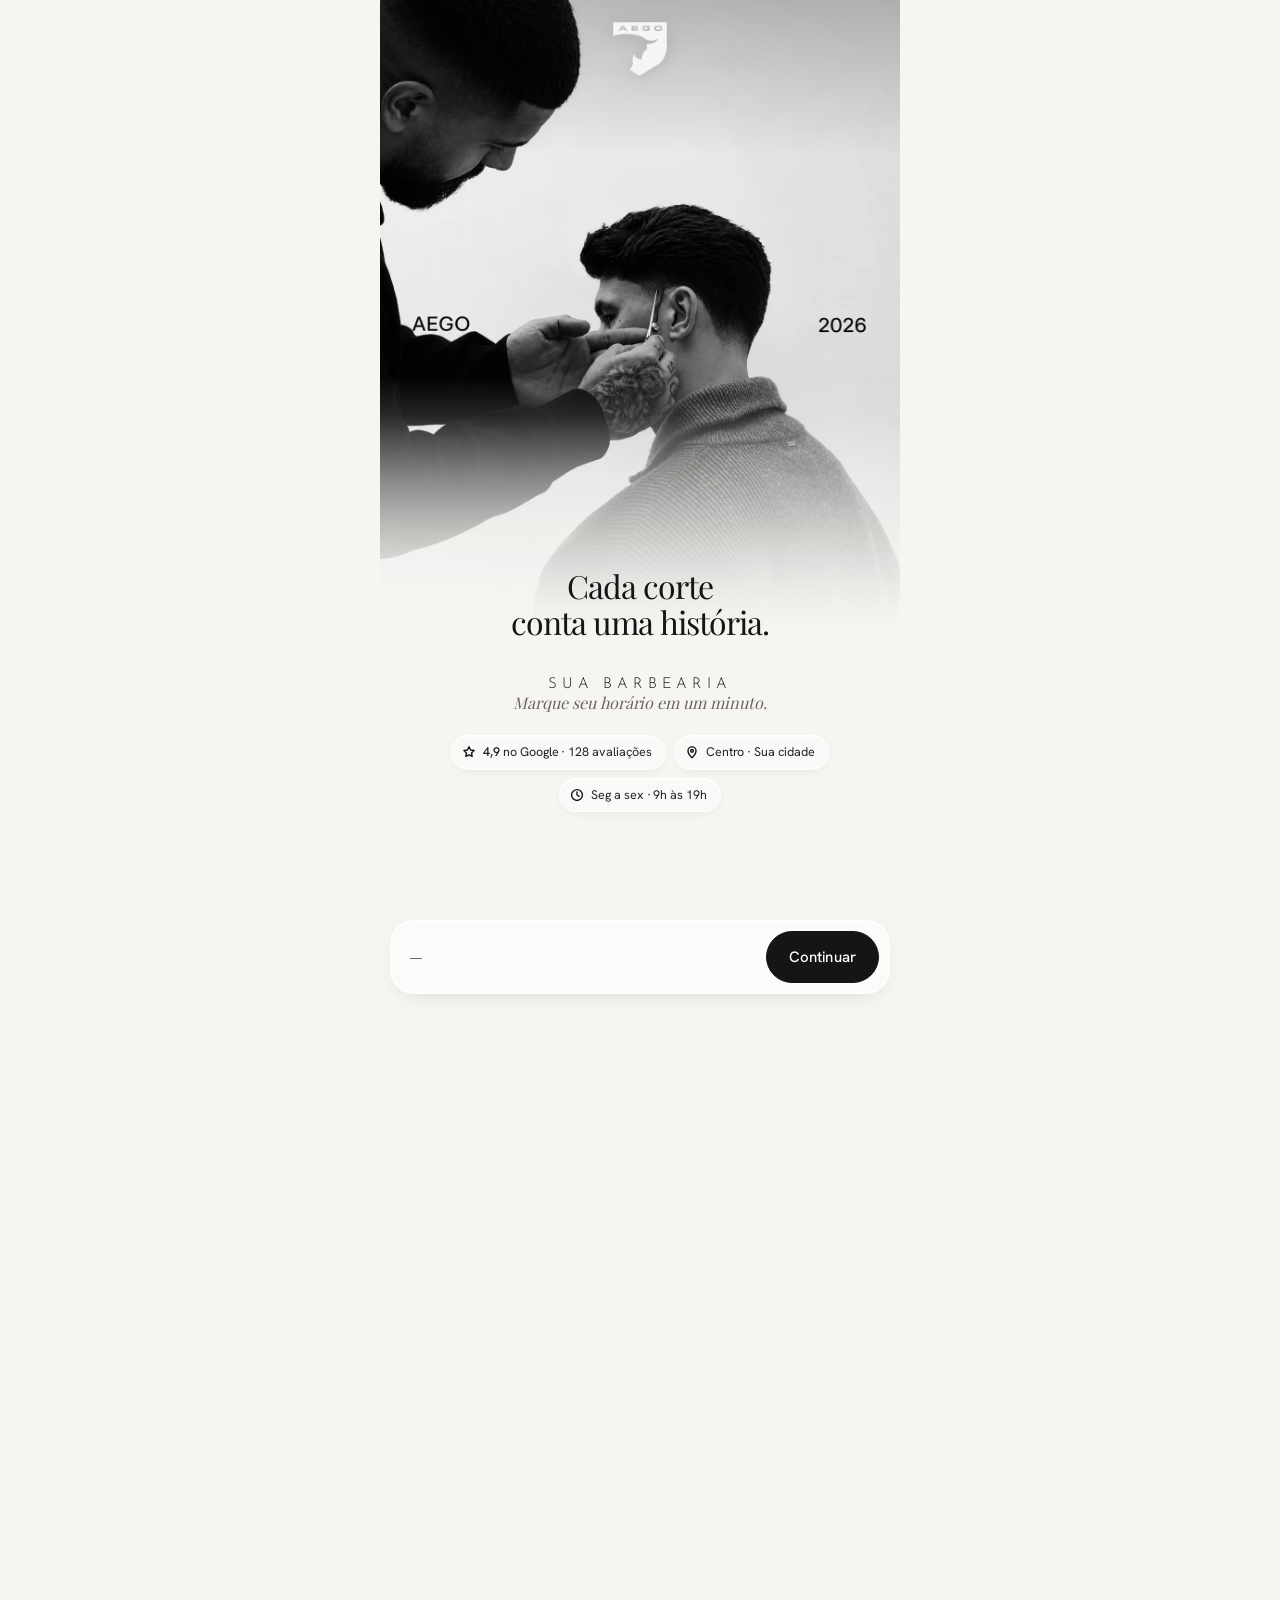
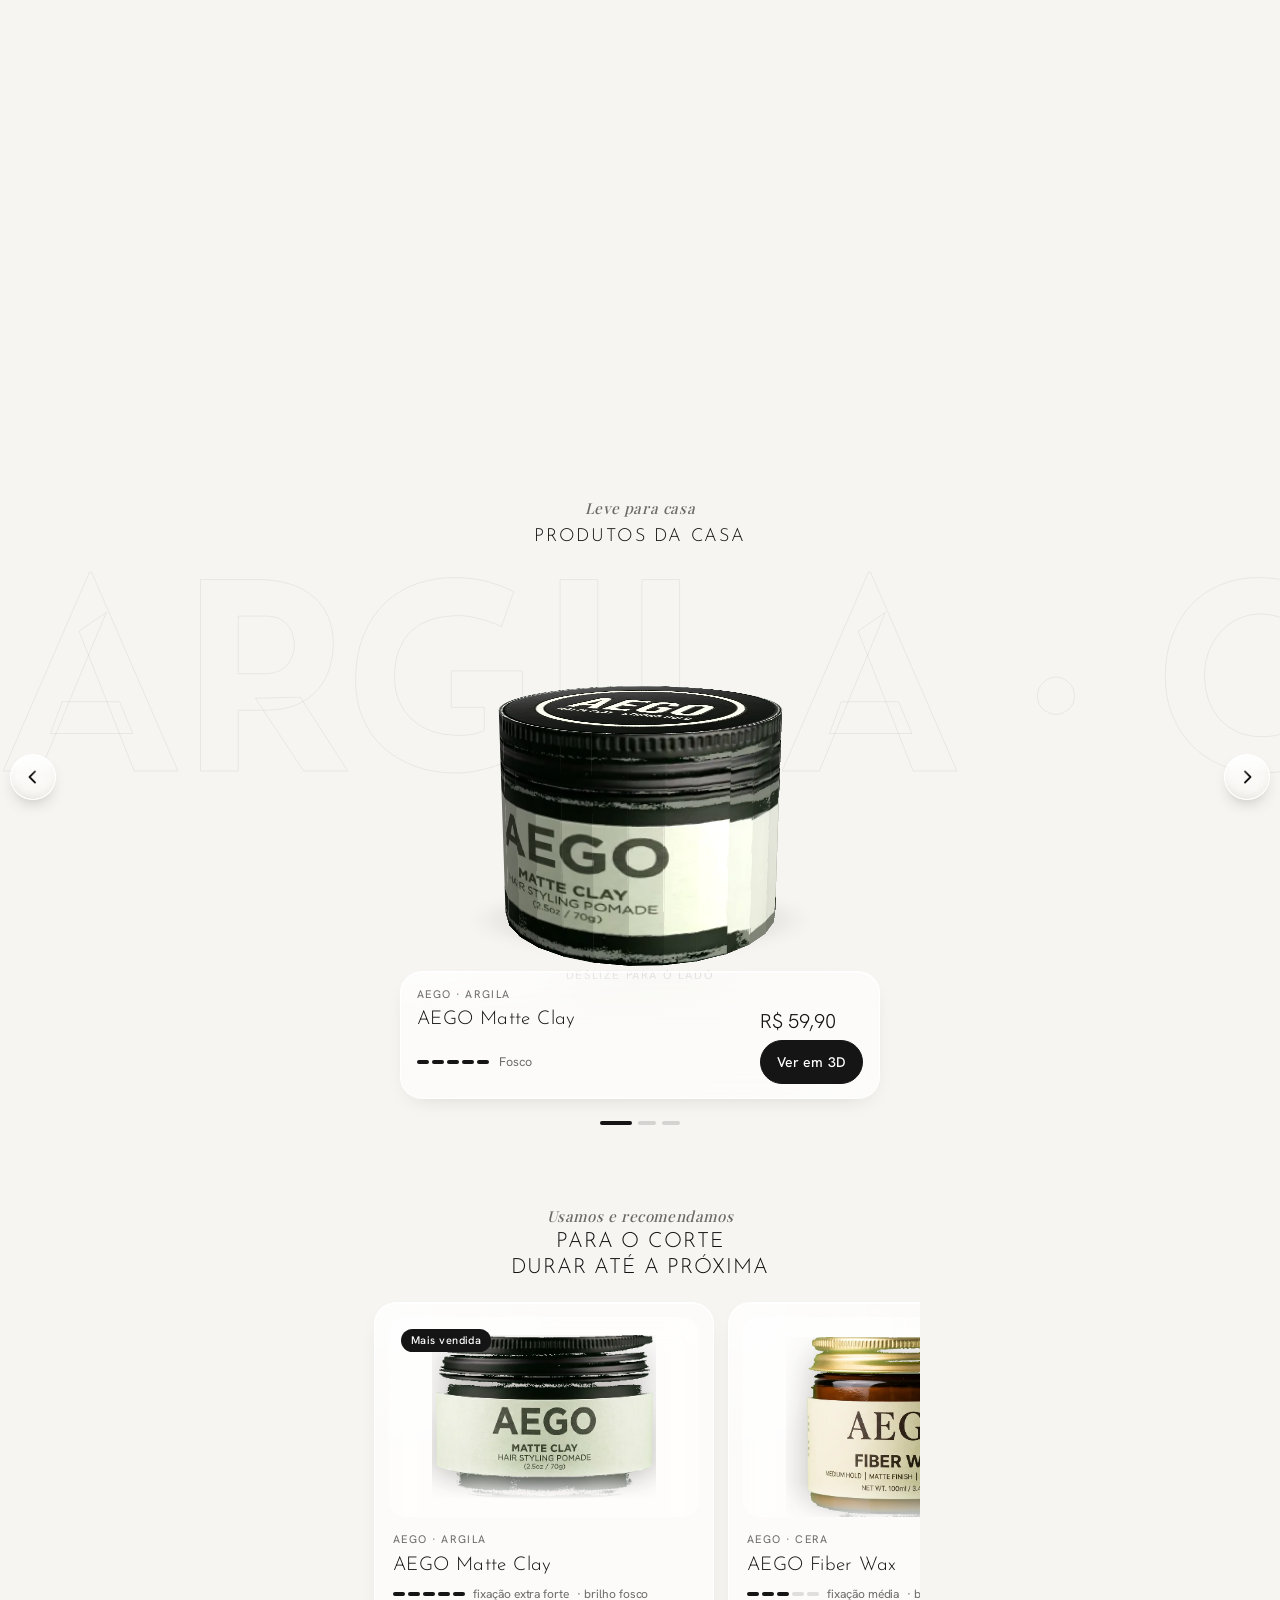
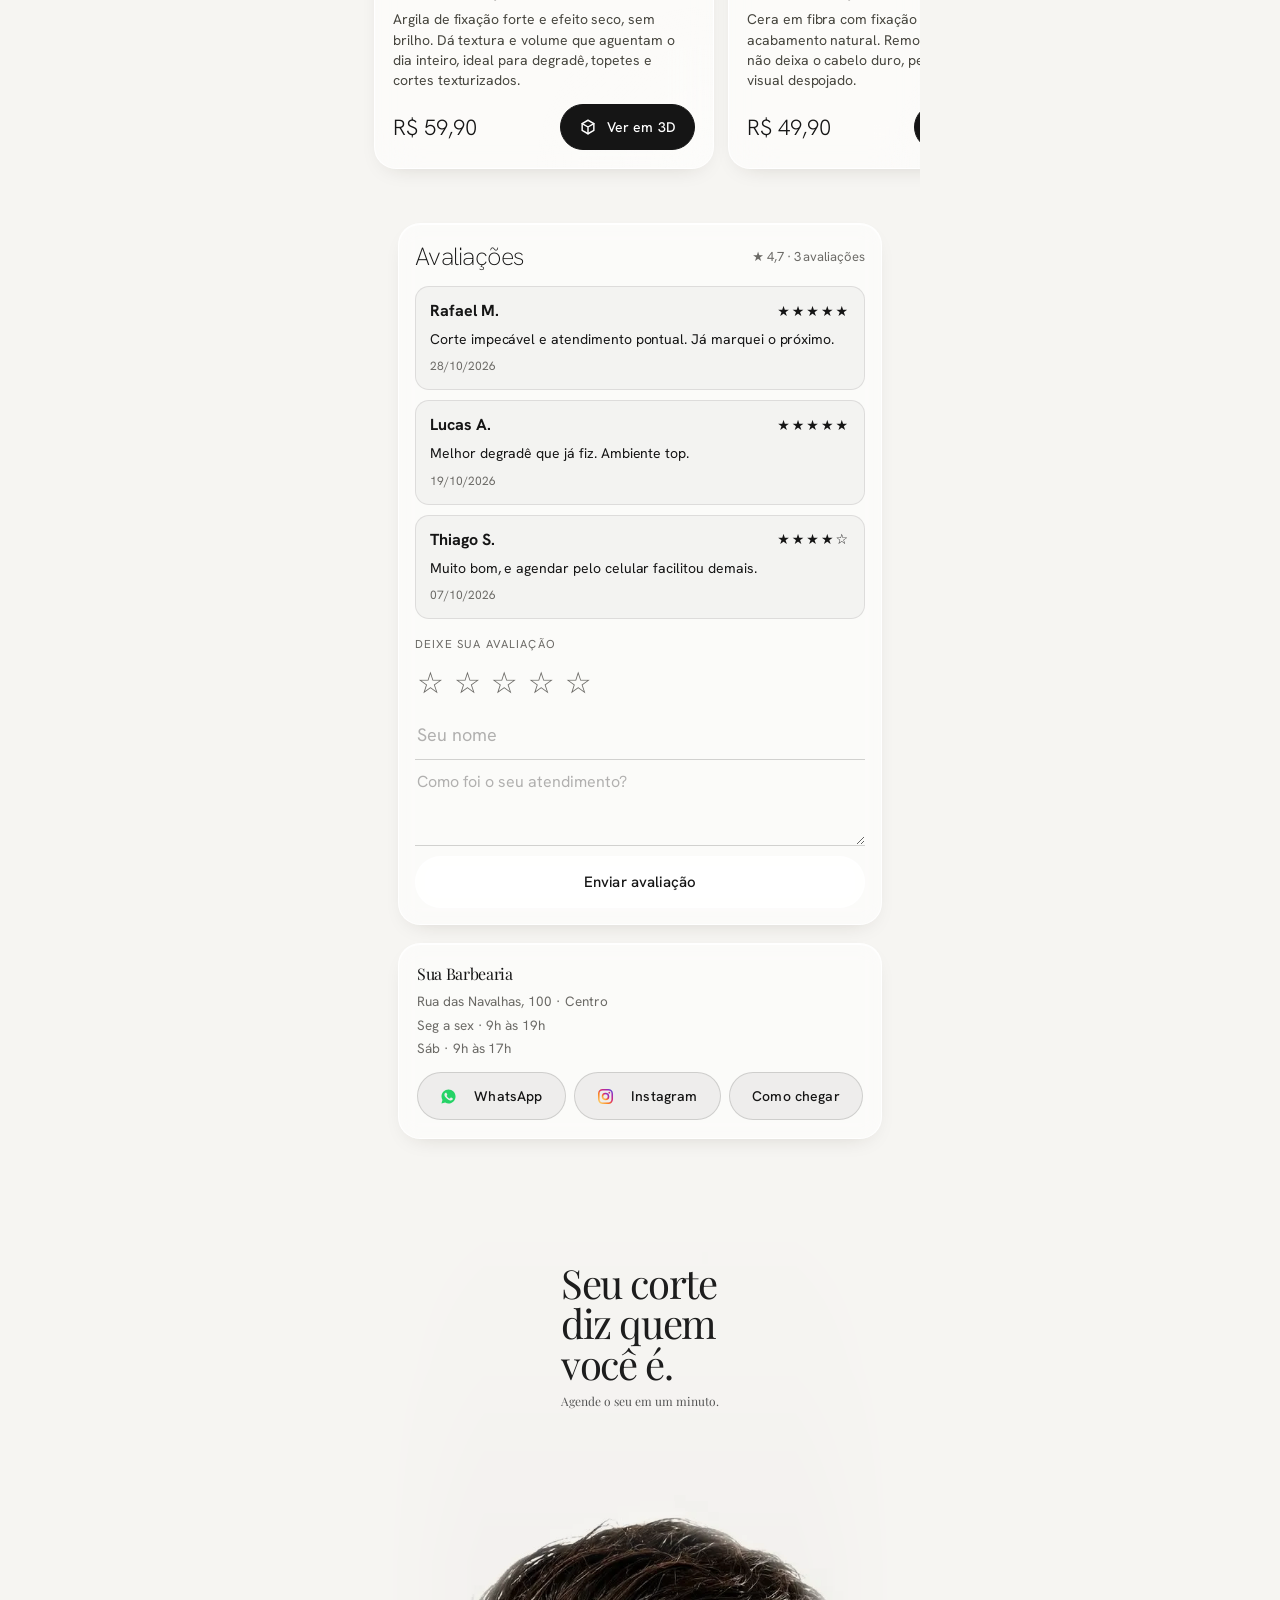
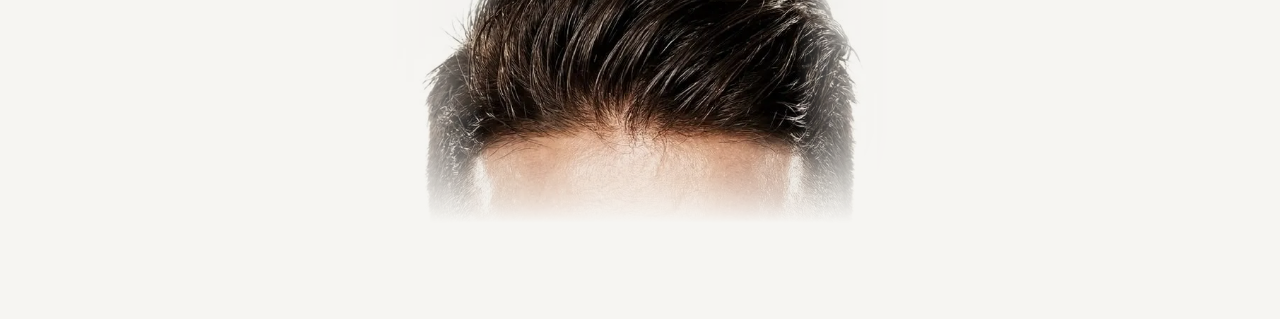
==== commit 40a2a9ca: "Vidro estilo iPhone, topo proporcional, sem traços nas seções, animações leves nas fotos" ====
--- a/demo/index.html
+++ b/demo/index.html
@@ -52,12 +52,12 @@
   </section>
 
   <section class="step gl rise" style="--i:4" id="s1" aria-labelledby="t1">
-    <div class="step-head" data-rot="Serviço"><span class="step-dot" aria-hidden="true"></span><h2 class="step-title" id="t1">Serviço</h2></div>
+    <div class="step-head"><span class="step-dot" aria-hidden="true"></span><h2 class="step-title" id="t1">Serviço</h2></div>
     <ul class="list" id="servicos" role="radiogroup" aria-labelledby="t1"></ul>
   </section>
 
   <section class="step gl is-locked rise" style="--i:5" id="s2" aria-labelledby="t2">
-    <div class="step-head" data-rot="Dia"><span class="step-dot" aria-hidden="true"></span><h2 class="step-title" id="t2">Dia</h2><span class="step-note" id="mes"></span></div>
+    <div class="step-head"><span class="step-dot" aria-hidden="true"></span><h2 class="step-title" id="t2">Dia</h2><span class="step-note" id="mes"></span></div>
     <div class="chips" id="dias" role="radiogroup" aria-labelledby="t2"></div>
     <button type="button" class="btn opt cal-abrir hidden" id="calAbrir" aria-haspopup="dialog" aria-controls="cal">
       <svg viewBox="0 0 18 18" aria-hidden="true"><path d="M3 5.2h12v10H3zM3 8h12M6.2 2.8v3M11.8 2.8v3"/></svg>
@@ -65,13 +65,13 @@
   </section>
 
   <section class="step gl is-locked rise" style="--i:6" id="s3" aria-labelledby="t3">
-    <div class="step-head" data-rot="Horário"><span class="step-dot" aria-hidden="true"></span><h2 class="step-title" id="t3">Horário</h2><span class="step-note" id="nlivres"></span></div>
+    <div class="step-head"><span class="step-dot" aria-hidden="true"></span><h2 class="step-title" id="t3">Horário</h2><span class="step-note" id="nlivres"></span></div>
     <p class="msg hidden" id="msg-horario" role="alert"></p>
     <div id="horarios"><p class="muted small">Escolha o serviço e o dia para ver os horários livres.</p></div>
   </section>
 
   <section class="step gl is-locked rise" style="--i:7" id="s4" aria-labelledby="t4">
-    <div class="step-head" data-rot="Seus dados"><span class="step-dot" aria-hidden="true"></span><h2 class="step-title" id="t4">Seus dados</h2></div>
+    <div class="step-head"><span class="step-dot" aria-hidden="true"></span><h2 class="step-title" id="t4">Seus dados</h2></div>
     <label class="field" id="f-nome">
       <span class="field-label">Nome</span>
       <input class="input" id="nome" type="text" autocomplete="name" autocapitalize="words" placeholder="Como prefere ser chamado" maxlength="60" minlength="2">
@@ -99,13 +99,13 @@
       </div>
     </div>
     <div class="vt-stack">
-      <div class="vt-stack-h" data-rot="Produtos"><span class="eyebrow">Usamos e recomendamos</span><h2>Para o corte<br>durar até a próxima</h2></div>
+      <div class="vt-stack-h"><span class="eyebrow">Usamos e recomendamos</span><h2>Para o corte<br>durar até a próxima</h2></div>
       <div id="vtCards" class="vt-trilho"></div>
     </div>
   </section>
 
   <section class="step gl av-sec" id="avaliacoes" aria-labelledby="tav">
-    <div class="step-head" data-rot="Avaliações"><h2 class="step-title" id="tav">Avaliações</h2><span class="step-note" id="av-media"></span></div>
+    <div class="step-head"><h2 class="step-title" id="tav">Avaliações</h2><span class="step-note" id="av-media"></span></div>
     <ul class="av-lista" id="av-lista"></ul>
     <form class="av-form" id="av-form" novalidate>
       <span class="field-label">Deixe sua avaliação</span>
--- a/demo/aego-pro.css
+++ b/demo/aego-pro.css
@@ -714,34 +714,50 @@
 .hero-nome { font-size: clamp(22px, 7.4vw, 30px) !important; letter-spacing: .1em !important; padding: 0 .1em .08em !important; line-height: 1.2 !important; max-width: 100%; }
 
 /* ======================================================================
-   v10 · Modelo branco minimalista (site do cliente) · mesmas fontes
-   Inspirado no layout editorial: seções numeradas, linhas finas, botões retos
+   v11 · Branco minimalista com vidro de iPhone (site do cliente) · mesmas fontes
    ====================================================================== */
-body.pg-cliente { background: #fafaf8 !important; counter-reset: secao; }
-html:has(body.pg-cliente) { background: #fafaf8 !important; }
-body.pg-cliente::before, body.pg-cliente::after, .pg-cliente .fundo-luz, .pg-cliente .fundo-luz2 { display: none !important; }
-.pg-cliente .gl, .pg-cliente .lg:not(.vt-seta), .pg-cliente .vt-card, .pg-cliente .vt-info, .pg-cliente .bar {
-  background: #fff !important; border: 1px solid rgba(20,20,20,.08) !important; border-radius: 14px !important;
-  box-shadow: 0 1px 2px rgba(0,0,0,.03) !important; -webkit-backdrop-filter: none !important; backdrop-filter: none !important;
-}
-.pg-cliente .gl::before, .pg-cliente .gl::after, .pg-cliente .lg::before, .pg-cliente .lg::after { display: none !important; }
-.pg-cliente .bar { border-radius: 14px 14px 0 0 !important; border-width: 1px 0 0 !important; }
-/* títulos de seção numerados: 01 —— SERVIÇO */
-.pg-cliente .step, .pg-cliente .vt-stack-h { counter-increment: secao; }
-.pg-cliente .step-head { flex-wrap: wrap; }
-.pg-cliente .step-head[data-rot]::before, .pg-cliente .vt-stack-h[data-rot]::before {
-  content: counter(secao, decimal-leading-zero) "  ——  " attr(data-rot);
-  flex-basis: 100%; display: block; margin-bottom: 6px; font-size: 11px; letter-spacing: .22em; text-transform: uppercase; color: #9b8060; white-space: pre;
-}
+body.pg-cliente { background: #f6f5f2 !important; }
+html:has(body.pg-cliente) { background: #f6f5f2 !important; }
+body.pg-cliente::before, .pg-cliente .fundo-luz2 { display: none !important; }
+/* luz suave atrás do vidro (sem animação, não pesa) */
+body.pg-cliente::after { display: block !important; content: ""; position: fixed; inset: 0; z-index: -1; pointer-events: none;
+  background: radial-gradient(60% 40% at 0% 30%, rgba(214,196,170,.45), transparent 70%), radial-gradient(55% 35% at 100% 75%, rgba(220,206,186,.5), transparent 70%); }
+/* vidro iPhone: branco translúcido, desfoque, borda clara fina */
+.pg-cliente .gl, .pg-cliente .vt-card, .pg-cliente .vt-info, .pg-cliente .bar, .pg-cliente .chip, .pg-cliente .opt, .pg-cliente .ag {
+  background: rgba(255,255,255,.58) !important; border: 1px solid rgba(255,255,255,.85) !important; border-radius: 22px !important;
+  -webkit-backdrop-filter: blur(22px) saturate(180%) !important; backdrop-filter: blur(22px) saturate(180%) !important;
+  box-shadow: inset 0 1px 0 rgba(255,255,255,.9), 0 8px 24px -14px rgba(40,30,20,.22) !important;
+}
+.pg-cliente .chip, .pg-cliente .opt, .pg-cliente .ag { border-radius: 16px !important; -webkit-backdrop-filter: none !important; backdrop-filter: none !important; background: rgba(255,255,255,.7) !important; }
+.pg-cliente .gl::before, .pg-cliente .gl::after { display: none !important; }
+.pg-cliente .bar { border-radius: 24px !important; }
 .pg-cliente .step-dot { display: none !important; }
-.pg-cliente .step-title { font-size: 26px !important; letter-spacing: -.02em !important; }
-/* botões retos, sem brilho */
-.pg-cliente .btn { border-radius: 6px !important; box-shadow: none !important; letter-spacing: .06em; text-transform: uppercase; font-size: 13.5px !important; }
+.pg-cliente .btn { border-radius: 999px !important; box-shadow: none !important; }
 .pg-cliente .btn-primary { background: #151515 !important; color: #fff !important; }
-.pg-cliente .chip, .pg-cliente .opt, .pg-cliente .ag, .pg-cliente .tg { border-radius: 8px !important; box-shadow: none !important; background: #fff !important; }
-/* ícones: vidro discreto, só contorno */
-.pg-cliente .foto-ico, .pg-cliente .vt-seta { background: #fff !important; box-shadow: 0 1px 2px rgba(0,0,0,.05) !important; border: 1px solid rgba(20,20,20,.1) !important; }
-.pg-cliente .foto-ico::after, .pg-cliente .vt-seta::after { display: none; }
-.pg-cliente .vt-card-img { background: #f3f2ef !important; border-radius: 10px !important; }
+.pg-cliente .vt-card-img { background: rgba(255,255,255,.55) !important; border-radius: 16px !important; }
 .pg-cliente .vt-big span { -webkit-text-stroke: 1px rgba(20,20,20,.06); color: transparent; }
-.pg-cliente .capa::after { background: linear-gradient(180deg, rgba(0,0,0,.22) 0%, rgba(0,0,0,0) 24%, rgba(250,250,248,0) 60%, #fafaf8 100%) !important; }
+/* topo: frase e slogan juntos, mesma família, proporcionais */
+.pg-cliente .capa { margin-bottom: 0 !important; }
+.pg-cliente .capa::after { background: linear-gradient(180deg, rgba(0,0,0,.22) 0%, rgba(0,0,0,0) 24%, rgba(246,245,242,0) 58%, #f6f5f2 100%) !important; }
+.pg-cliente .capa-frase { left: 0 !important; right: 0 !important; bottom: 18px !important; text-align: center !important; font-size: clamp(26px, 7.6vw, 32px) !important; line-height: 1.12 !important; }
+.pg-cliente .hero { gap: 6px !important; }
+.pg-cliente .hero-lede { margin: 2px auto 8px !important; text-align: center; font-size: 16px !important; color: #6b6760 !important; }
+/* animações leves nas fotos e no site (só transform/opacity) */
+@keyframes aegoCapa { from { transform: scale(1.12); opacity: .6; } to { transform: scale(1); opacity: 1; } }
+@keyframes aegoFoto { from { opacity: 0; transform: scale(1.08); } to { opacity: 1; transform: none; } }
+@keyframes aegoSobe { from { opacity: 0; transform: translate3d(0, 24px, 0); } to { opacity: 1; transform: none; } }
+.pg-cliente .capa-img { animation: aegoCapa 1.6s cubic-bezier(.2,.7,.2,1) both; transform-origin: center 35%; }
+@supports (animation-timeline: view()) {
+  .pg-cliente .foto-fig img, .pg-cliente .vt-card-img img, .pg-cliente .final-img { animation: aegoFoto linear both; animation-timeline: view(); animation-range: entry 0% cover 35%; }
+  .pg-cliente .step, .pg-cliente .av-sec, .pg-cliente .vt-card, .pg-cliente .foot { animation: aegoSobe linear both !important; animation-timeline: view() !important; animation-range: entry 0% entry 55% !important; }
+  .pg-cliente .vt-trilho .vt-card { animation-timeline: view(inline) !important; }
+}
+.pg-cliente .opt, .pg-cliente .vt-card, .pg-cliente .chip { transition: transform .25s cubic-bezier(.2,.7,.2,1); }
+.pg-cliente .opt:active, .pg-cliente .vt-card:active, .pg-cliente .chip:active { transform: scale(.97); }
+@media (prefers-reduced-motion: reduce) { .pg-cliente .capa-img, .pg-cliente .foto-fig img, .pg-cliente .vt-card-img img, .pg-cliente .final-img, .pg-cliente .step, .pg-cliente .av-sec, .pg-cliente .vt-card, .pg-cliente .foot { animation: none !important; opacity: 1 !important; } }
+.pg-cliente .capa-frase { z-index: 2 !important; bottom: 10px !important; color: #151515 !important; }
+.pg-cliente .hero-nome:empty { display: none !important; }
+.pg-cliente .hero-lede { margin-top: 4px !important; }
+.pg-cliente .vt-stack-h { text-align: center; }
+.pg-cliente .capa { -webkit-mask-image: none !important; mask-image: none !important; }
+.pg-cliente .hero-nome { opacity: 1 !important; animation: none !important; background: none !important; -webkit-text-fill-color: #151515 !important; color: #151515 !important; font-size: 15px !important; letter-spacing: .32em !important; margin-top: 6px; }
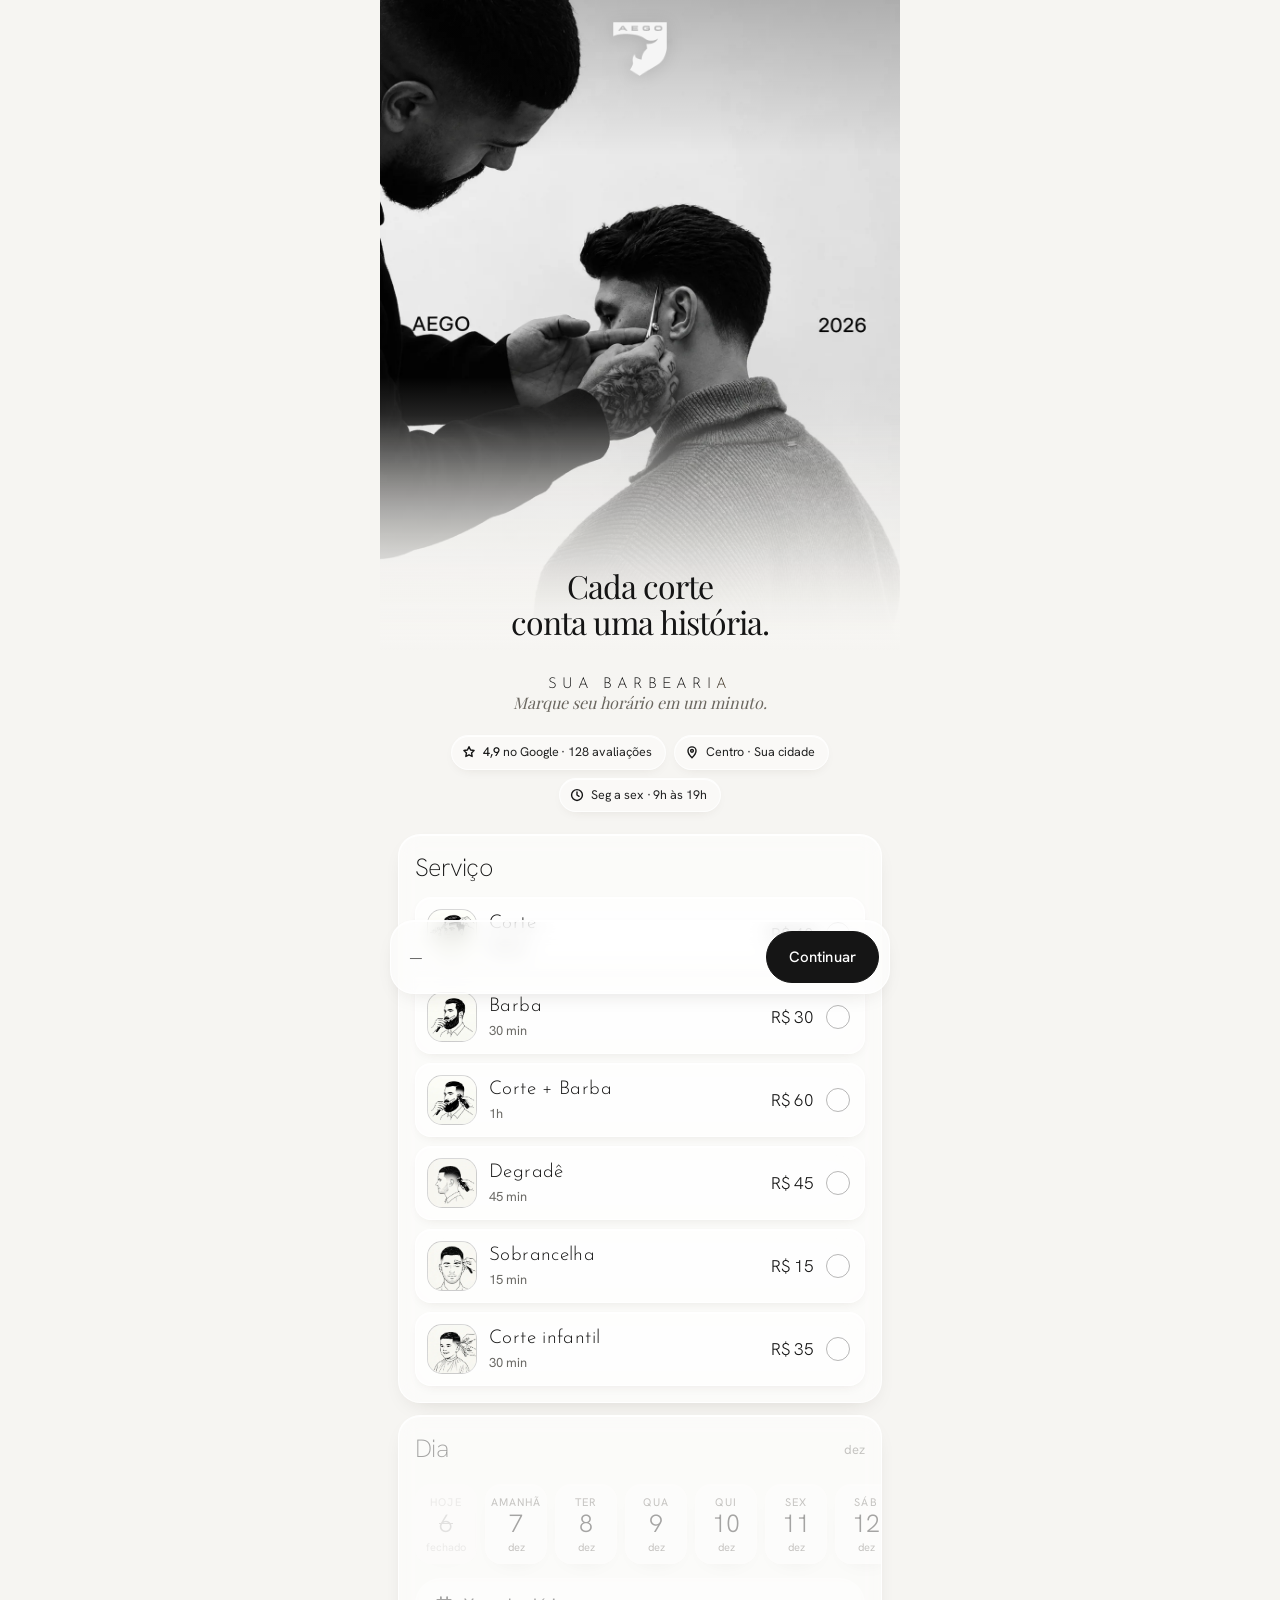
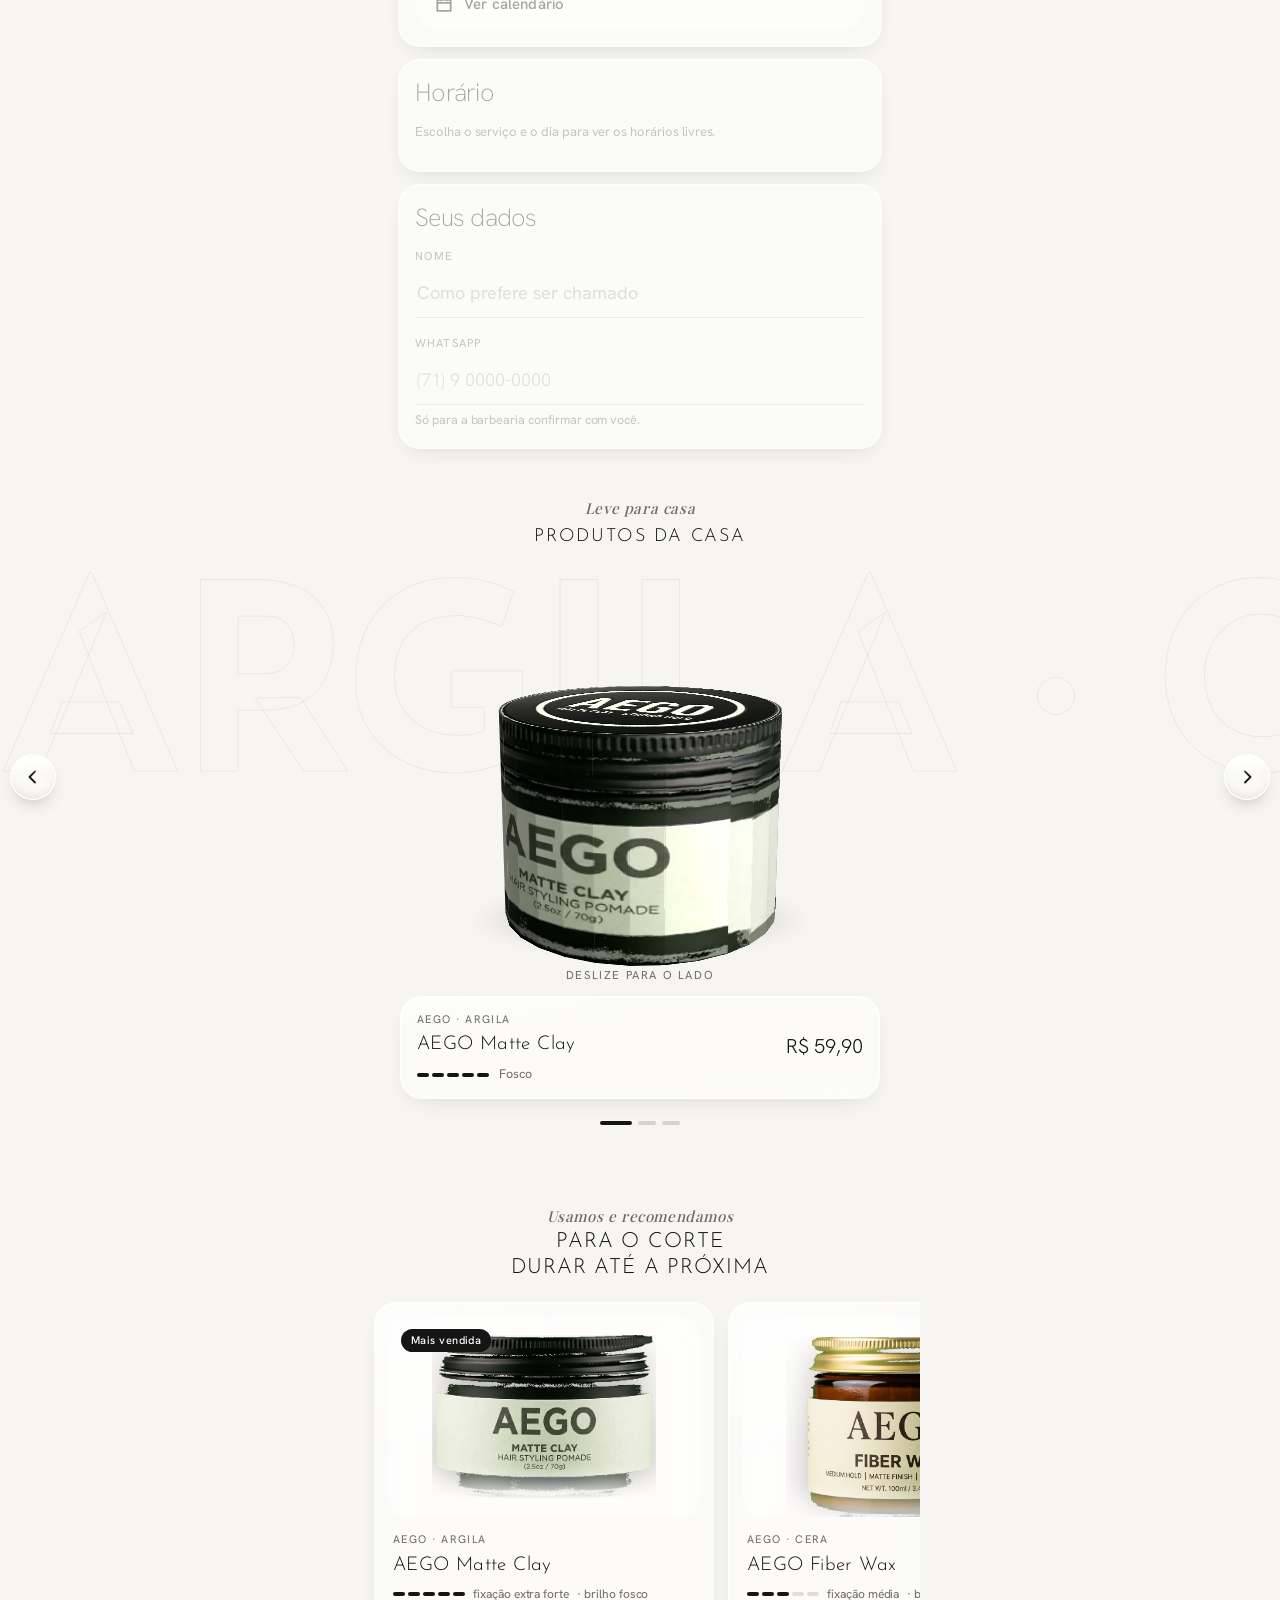
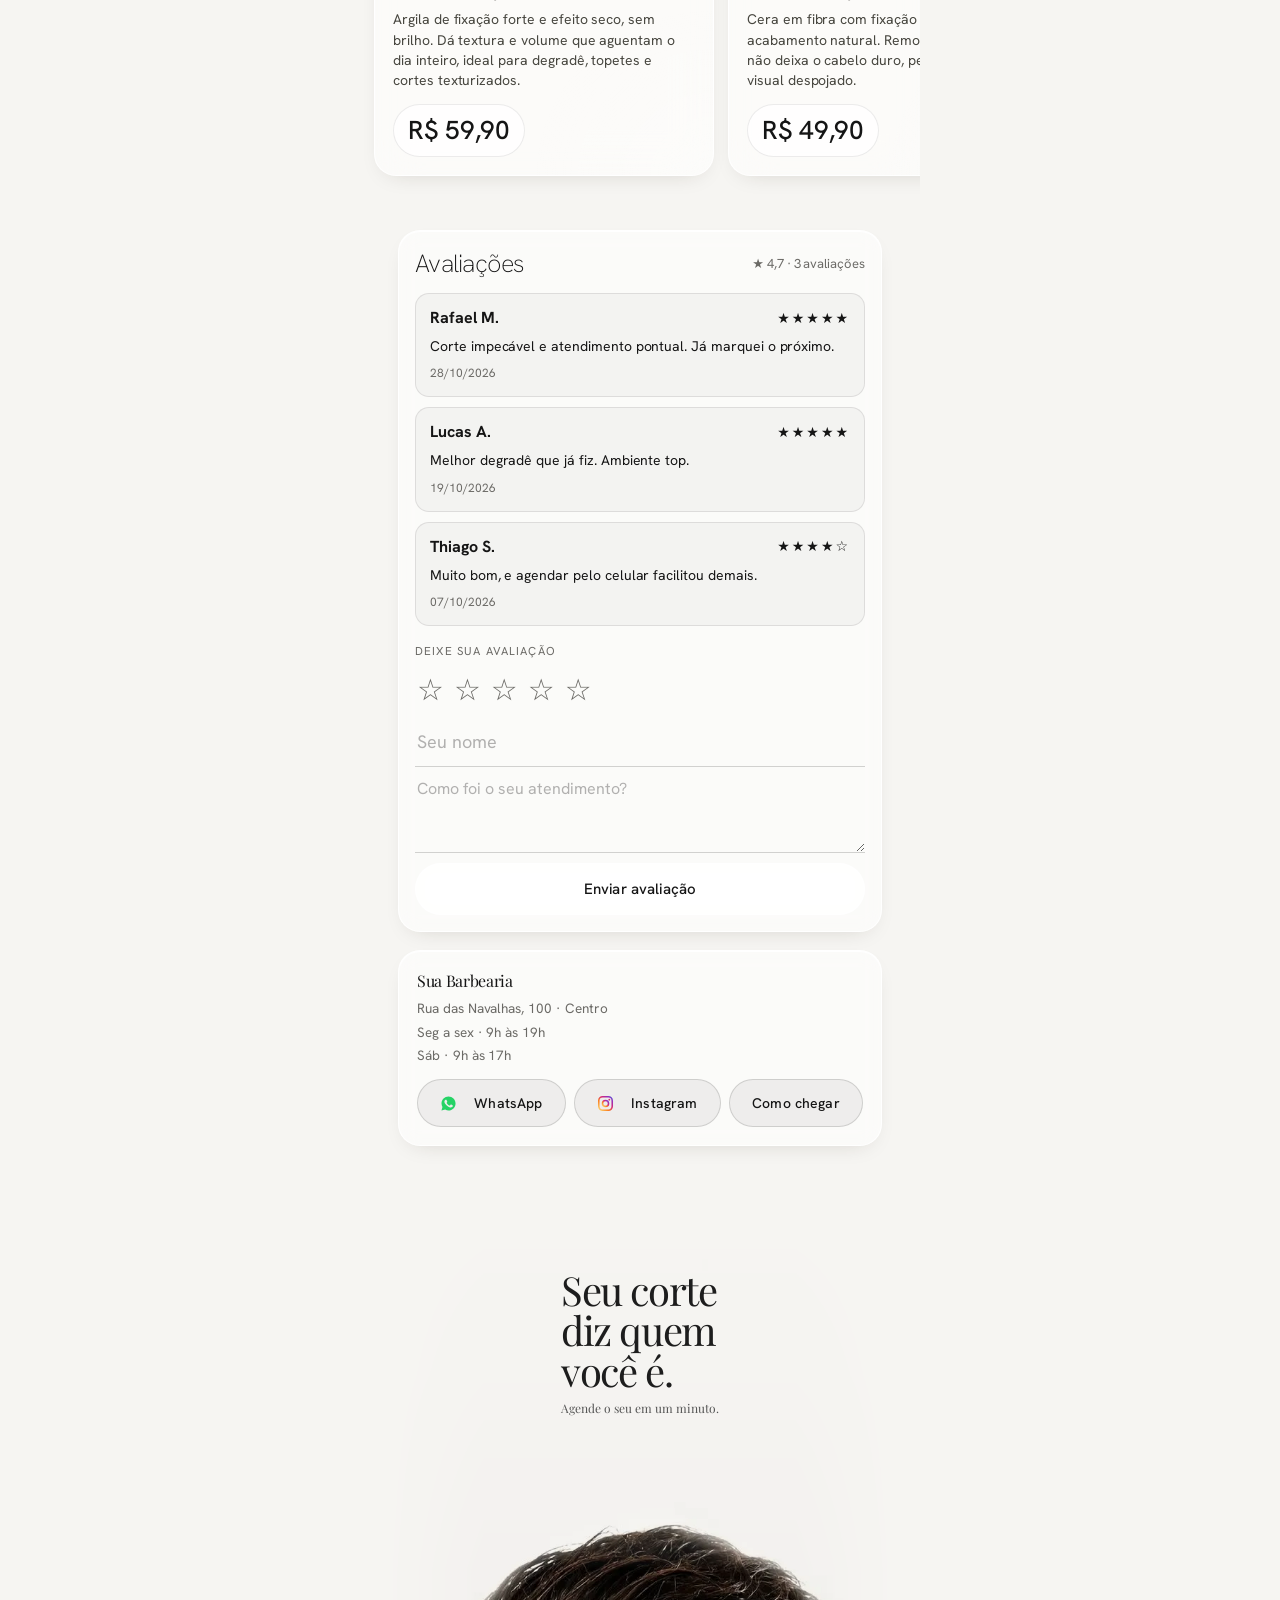
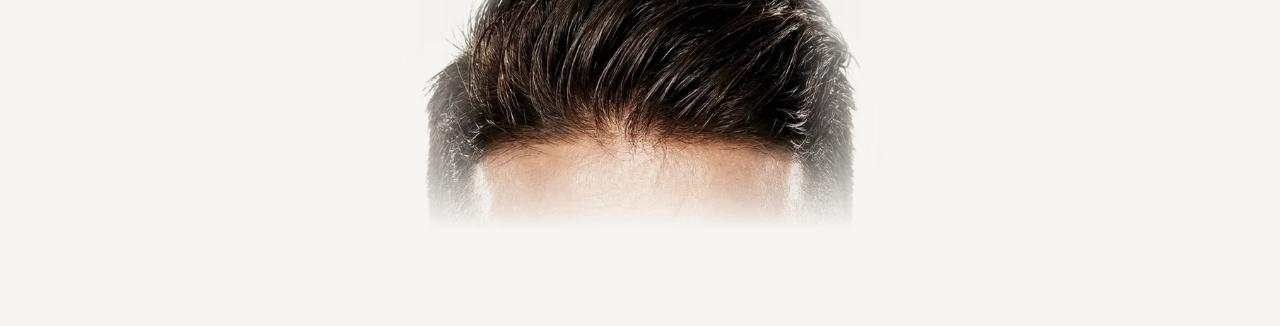
==== commit 15a81a60: "Logo AEGO no painel, favicon e prévia de link; saudação sem nome; brilho no nome; menos blur no celu" ====
--- a/demo/index.html
+++ b/demo/index.html
@@ -9,6 +9,11 @@
 <!--loja:head--><title>Agendar · Sua Barbearia</title>
 <meta name="description" content="Agende seu horário na Sua Barbearia, Centro · Sua cidade.">
 <meta name="apple-mobile-web-app-title" content="Sua Barbearia"><!--/loja:head-->
+<meta property="og:title" content="AEGO Barber">
+<meta property="og:description" content="Agendamento online para barbearias.">
+<meta property="og:image" content="https://aegobarber.vercel.app/demo/img/og.png">
+<meta property="og:type" content="website">
+<meta name="twitter:card" content="summary_large_image">
 <link rel="manifest" href="manifest.json">
 <link rel="icon" href="icons/favicon-32.png" sizes="32x32">
 <link rel="apple-touch-icon" href="icons/apple-touch-icon.png">
--- a/demo/aego-pro.css
+++ b/demo/aego-pro.css
@@ -761,3 +761,32 @@
 .pg-cliente .vt-stack-h { text-align: center; }
 .pg-cliente .capa { -webkit-mask-image: none !important; mask-image: none !important; }
 .pg-cliente .hero-nome { opacity: 1 !important; animation: none !important; background: none !important; -webkit-text-fill-color: #151515 !important; color: #151515 !important; font-size: 15px !important; letter-spacing: .32em !important; margin-top: 6px; }
+/* vitrine sem botão "Ver em 3D": toque no cartão abre o produto; preço em destaque */
+.pg-cliente .vt-info { cursor: pointer; grid-template-columns: 1fr auto !important; }
+.pg-cliente .vt-card-f { justify-content: flex-start !important; }
+.pg-cliente .vt-preco-dest { display: inline-block; font-size: 26px !important; font-weight: 500 !important; letter-spacing: -.01em; color: #151515;
+  padding: 6px 14px; border-radius: 999px; background: rgba(255,255,255,.75); border: 1px solid rgba(20,20,20,.08); }
+
+/* ===== v13: brilho suave no nome (igual à página inicial) e menos peso no celular ===== */
+.pg-cliente .hero-nome, .side-brand-t b {
+  background-image: linear-gradient(105deg, #171717 0%, #171717 28%, #a98250 40%, #f4dfbd 50%, #a98250 60%, #171717 72%, #171717 100%) !important;
+  background-size: 300% 100% !important; background-position: 100% 50%; background-repeat: no-repeat;
+  -webkit-background-clip: text !important; background-clip: text !important; -webkit-text-fill-color: transparent !important;
+  animation: marcaFade 3.2s linear infinite !important; }
+html[data-theme="dark"] .side-brand-t b { background-image: linear-gradient(105deg, #f2efe9 0%, #f2efe9 28%, #a98250 40%, #f4dfbd 50%, #a98250 60%, #f2efe9 72%, #f2efe9 100%) !important; }
+@keyframes marcaFade { 0% { background-position: 100% 50%; } 100% { background-position: -100% 50%; } }
+.wordmark img.logo, .side-brand img.logo { filter: none !important; height: 34px !important; width: auto; }
+.top-n { white-space: nowrap; }
+html[data-theme="dark"] .wordmark img.logo, html[data-theme="dark"] .side-brand img.logo, html[data-theme="dark"] .logo-wrap img.logo { filter: invert(1) !important; }
+/* celular: vidro desfocado só nas barras fixas; cartões que rolam ficam em vidro liso (o fundo atrás é liso, o visual é o mesmo e não trava) */
+@media (max-width: 979px) {
+  .lg, .pro .lg, .gl, .step, .trust li, .opt, .chip, .ag, .vt-card, .av-sec, .stat, .card,
+  .pg-cliente .gl, .pg-cliente .lg, .pg-cliente .step, .pg-cliente .vt-card, .theme-toggle, .mini-ico, .svc-ico, .ico-b, .foto-ico, .vt-seta {
+    -webkit-backdrop-filter: none !important; backdrop-filter: none !important; }
+  .lg, .pro .lg { background: linear-gradient(160deg, rgba(255,255,255,.9), rgba(255,255,255,.74)) ; }
+  html[data-theme="dark"] .lg, html[data-theme="dark"] .pro .lg { background: linear-gradient(160deg, rgba(40,38,35,.94), rgba(28,27,25,.9)); }
+  .lg::after { display: none; }
+  .scrim { -webkit-backdrop-filter: none !important; backdrop-filter: none !important; background: rgba(30,24,18,.35); }
+  .sheet, .sheet.glass { -webkit-backdrop-filter: blur(16px) !important; backdrop-filter: blur(16px) !important; }
+}
+@media (prefers-reduced-motion: reduce) { .pg-cliente .hero-nome, .side-brand-t b { animation: marcaFade 3.2s linear infinite !important; } }
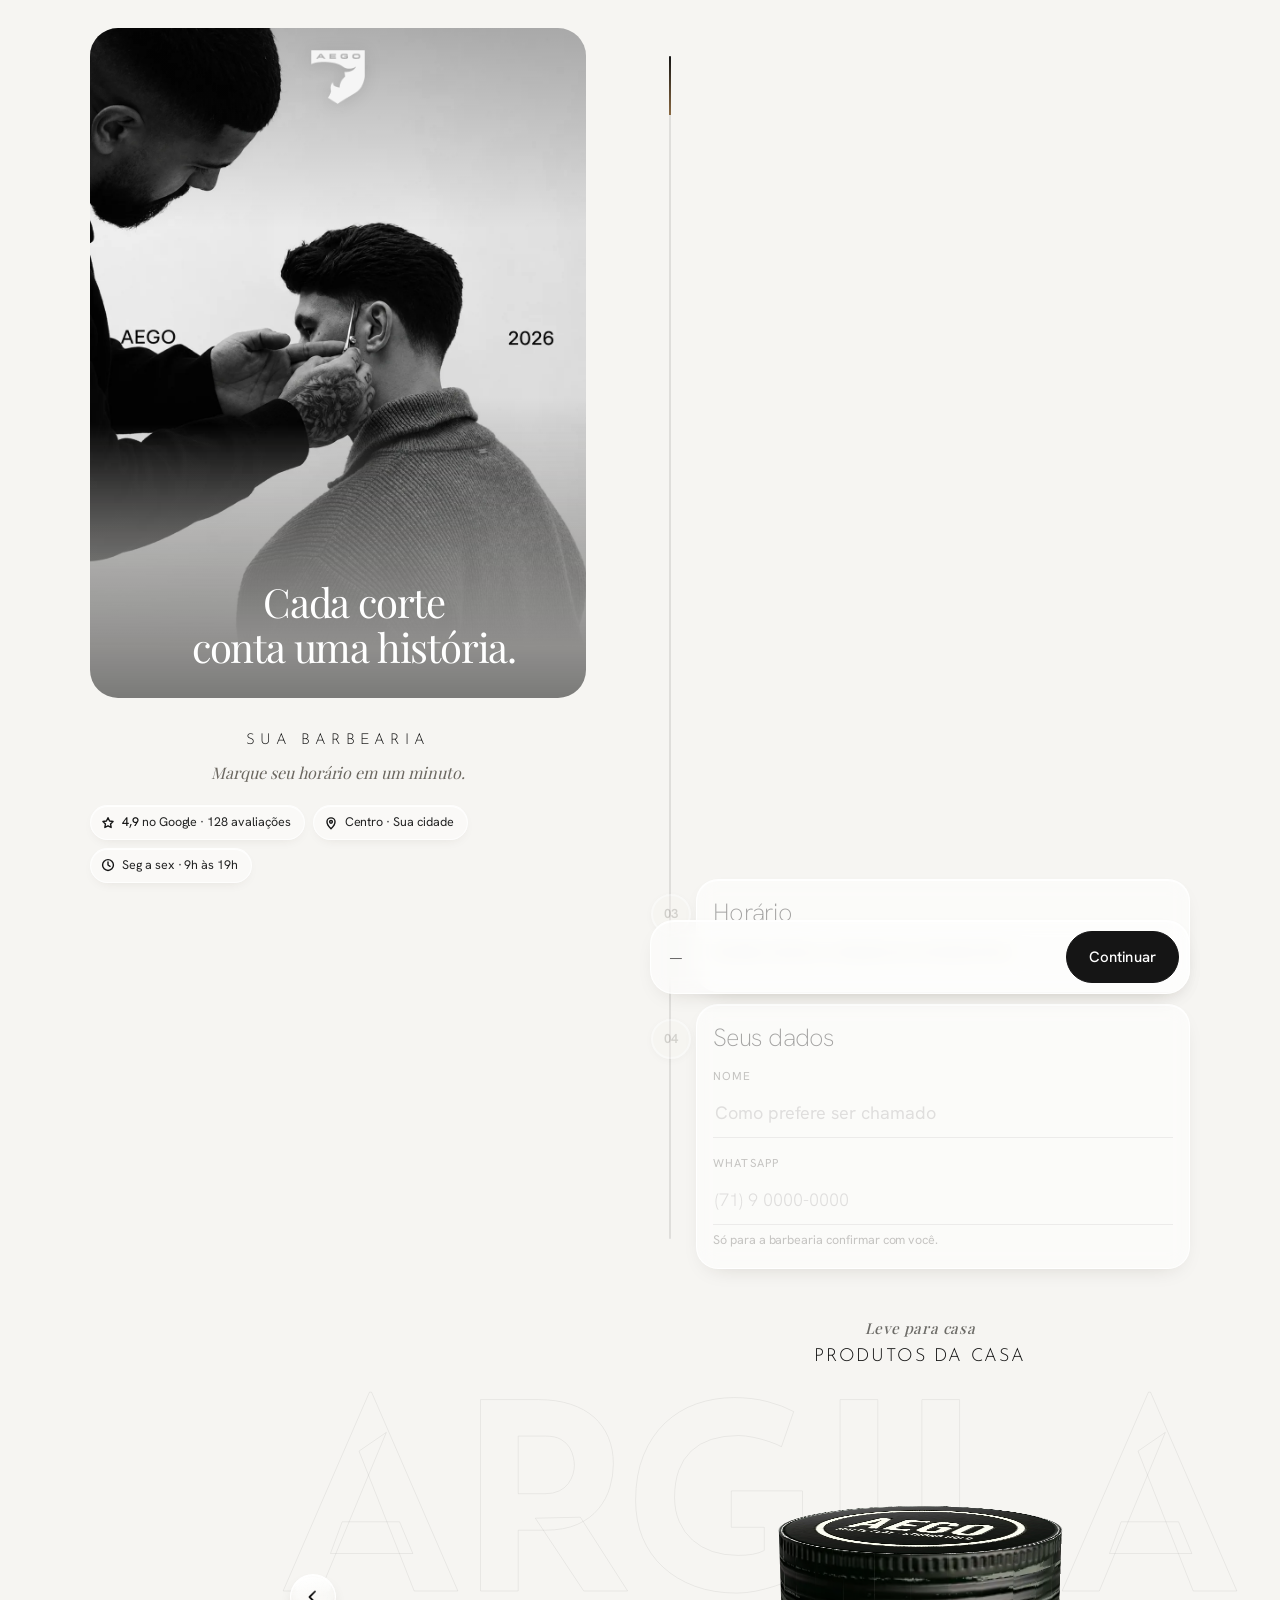
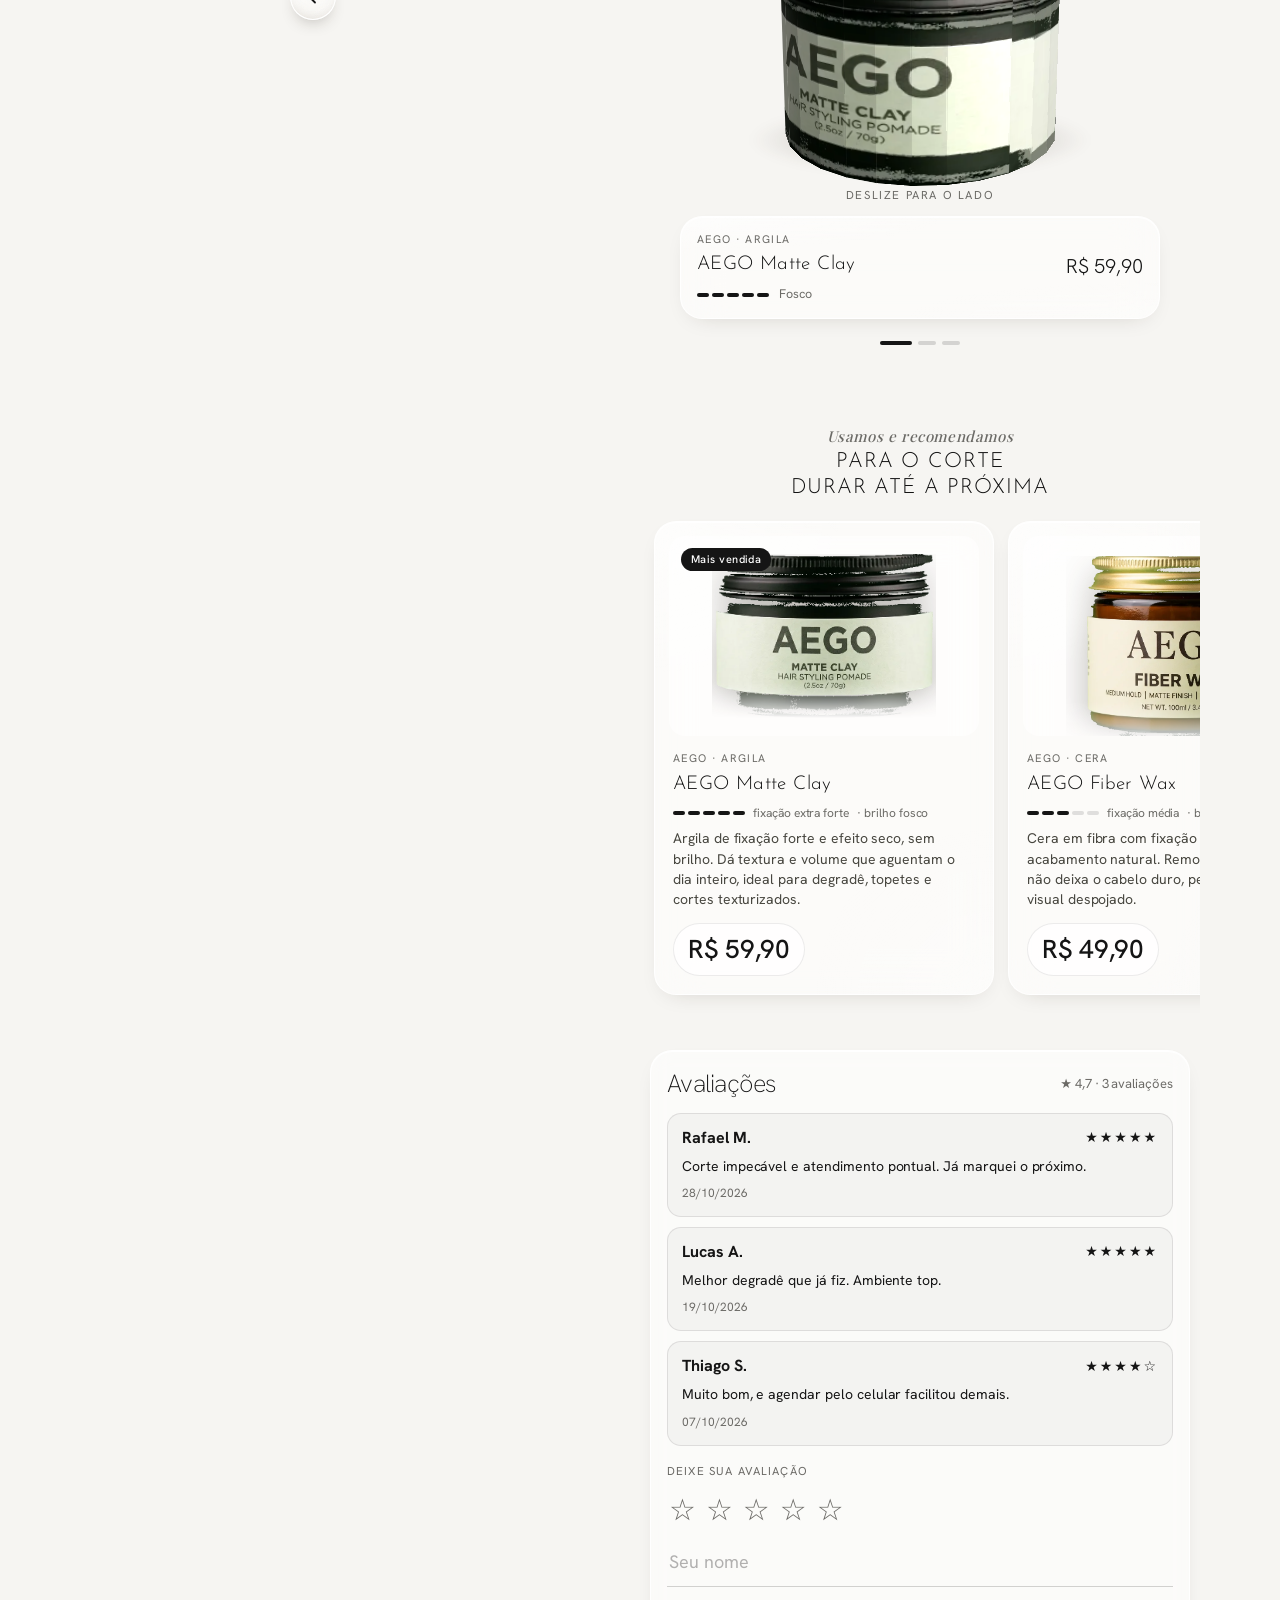
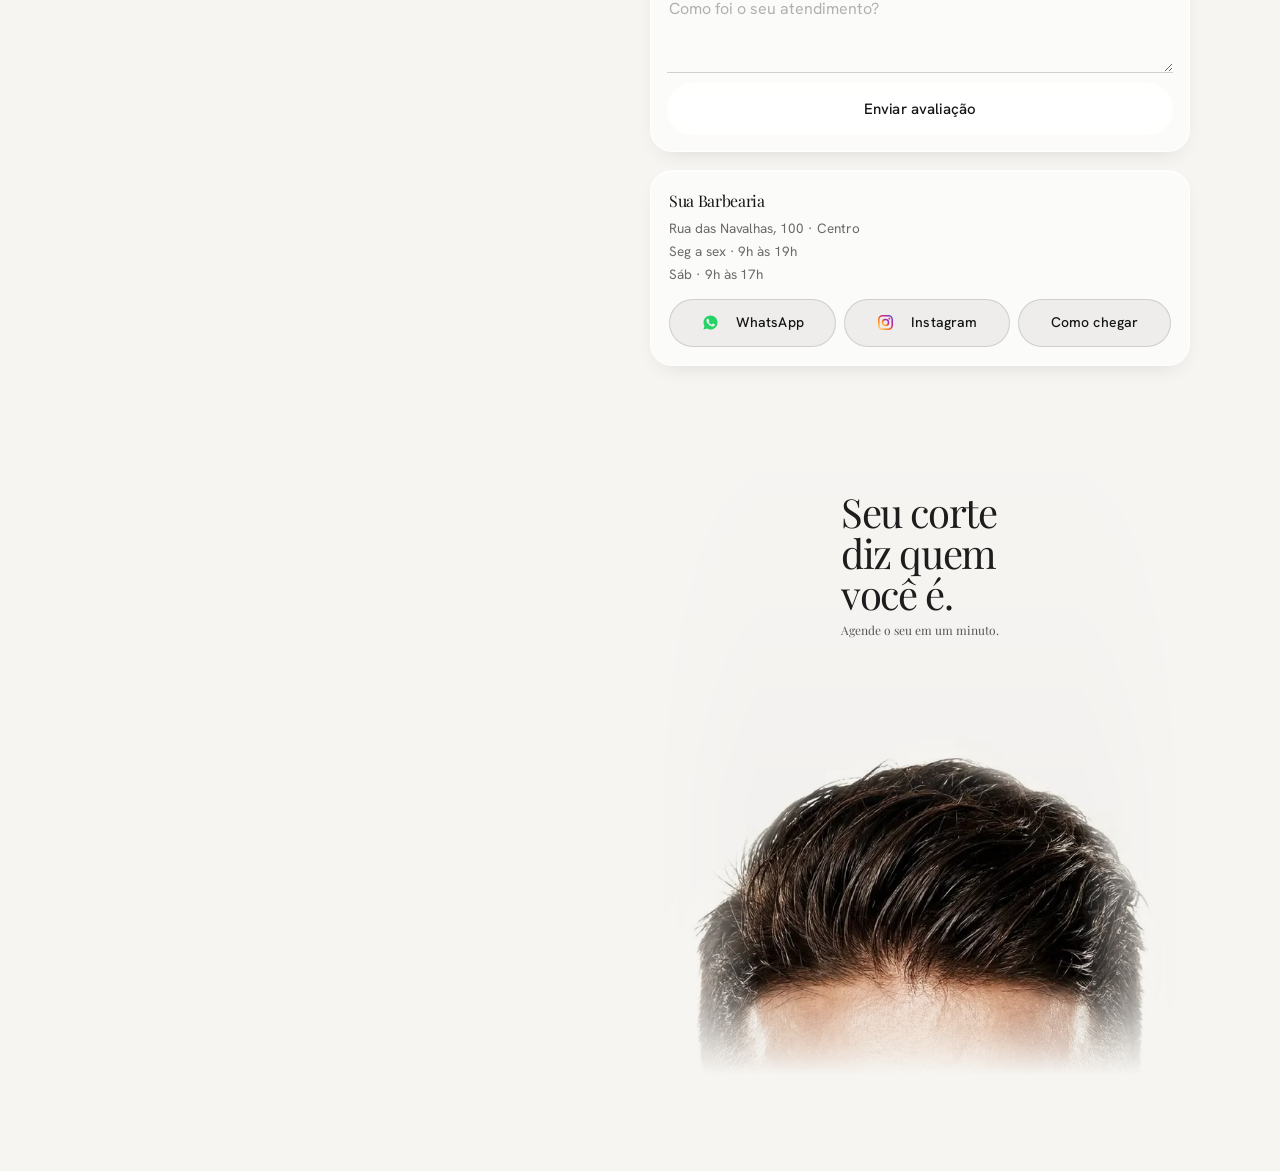
==== commit 0663e2d1: "v21: trilha animada das etapas no site do cliente" ====
--- a/demo/index.html
+++ b/demo/index.html
@@ -31,6 +31,7 @@
 <script src="db-firebase.js" defer></script>
 <script src="db-demo.js" defer></script>
 <script src="agendar.js" defer></script>
+<script src="trilha.js" defer></script>
 <script src="avaliacoes.js" defer></script>
 <script src="produto3d.js" defer></script>
 <script src="loja-produtos.js" defer></script>
@@ -56,6 +57,7 @@
     <div class="marquee" id="marquee"><div class="marquee-track" id="mtrack"></div></div>
   </section>
 
+  <div class="trilha" id="trilha"><div class="trilha-linha" aria-hidden="true"><i id="trilhaFill"></i></div>
   <section class="step gl rise" style="--i:4" id="s1" aria-labelledby="t1">
     <div class="step-head"><span class="step-dot" aria-hidden="true"></span><h2 class="step-title" id="t1">Serviço</h2></div>
     <ul class="list" id="servicos" role="radiogroup" aria-labelledby="t1"></ul>
@@ -88,6 +90,7 @@
       <span class="field-hint">Só para a barbearia confirmar com você.</span>
     </label>
   </section>
+  </div>
 
   <!-- VITRINE: pomadas e produtos da casa (cadastrados no painel com IA) -->
   <section class="vitrine" id="vitrine" aria-labelledby="vtT" hidden>
--- a/demo/aego-pro.css
+++ b/demo/aego-pro.css
@@ -790,3 +790,207 @@
   .sheet, .sheet.glass { -webkit-backdrop-filter: blur(16px) !important; backdrop-filter: blur(16px) !important; }
 }
 @media (prefers-reduced-motion: reduce) { .pg-cliente .hero-nome, .side-brand-t b { animation: marcaFade 3.2s linear infinite !important; } }
+
+/* ===== v14 ===== */
+/* fundo vivo sem filtro de desfoque (era o que travava o site): manchas já são suaves, só deslizam */
+body::before, body::after { filter: none !important; will-change: transform; }
+/* painel no celular: topo só com a saudação */
+@media (max-width: 979px) {
+  .pro .top-n { display: none !important; }
+  .pro .top-g { font-size: 24px !important; font-weight: 300 !important; letter-spacing: -.02em; color: var(--ink) !important; line-height: 1.2; }
+}
+/* serviços: cartas que se levantam ao rolar */
+@supports (animation-timeline: view()) {
+  .pg-cliente #servicos { perspective: 900px; }
+  .pg-cliente #servicos > li, .pg-cliente #servicos .row {
+    transform-origin: 50% 100%;
+    animation: aegoCarta linear both !important; animation-timeline: view() !important; animation-range: entry 0% entry 90% !important; }
+}
+@keyframes aegoCarta {
+  from { opacity: 0; transform: translate3d(0, 46px, 0) rotateX(-22deg) scale(.94); }
+  to { opacity: 1; transform: none; } }
+@media (prefers-reduced-motion: reduce) { .pg-cliente #servicos > li, .pg-cliente #servicos .row { animation: none !important; } }
+
+/* ===== PC: site do cliente em duas colunas (capa fixa à esquerda, agendamento à direita) ===== */
+@media (min-width: 1024px) {
+  .pg-cliente #fluxo.wrap { max-width: 1180px; display: grid; grid-template-columns: minmax(0, 1fr) 540px; column-gap: 64px; align-items: start; padding-left: 40px; padding-right: 40px; }
+  .pg-cliente #fluxo > * { grid-column: 2; min-width: 0; }
+  .pg-cliente #fluxo > .hero { grid-column: 1; grid-row: 1 / span 30; position: sticky; top: 28px; text-align: left; }
+  .pg-cliente .hero .capa { width: 100% !important; margin: 0 0 22px !important; aspect-ratio: auto !important; height: calc(100vh - 230px); min-height: 420px; border-radius: 28px !important;
+    -webkit-mask-image: none !important; mask-image: none !important; }
+  .pg-cliente .hero .capa::after { background: linear-gradient(180deg, rgba(0,0,0,.25), rgba(0,0,0,0) 30%, rgba(0,0,0,0) 55%, rgba(0,0,0,.5)) !important; }
+  .pg-cliente .capa-frase { color: #fff !important; font-size: 40px !important; left: 32px !important; bottom: 28px !important; }
+  .pg-cliente .hero-nome, .pg-cliente .hero-lede { text-align: left; }
+  .pg-cliente .trust { justify-content: flex-start !important; }
+  .pg-cliente #fluxo > .step:first-of-type, .pg-cliente #s1 { margin-top: 28px; }
+  .pg-cliente .final { margin-left: 0 !important; margin-right: 0 !important; border-radius: 28px; }
+  .pg-cliente .vitrine .vt-bg, .pg-cliente .vt-fundo { max-width: 100%; }
+  .pg-cliente .bar { left: auto !important; right: max(40px, calc((100vw - 1180px) / 2 + 40px)) !important; width: 540px; max-width: 540px; margin: 0 !important; }
+}
+
+/* ===== v15: ícones de serviço viram ilustrações (mesmo traço das fotos do site) ===== */
+img.ico-foto { display: block; object-fit: cover; object-position: 50% 30%; background: #fafaf8; stroke: none; filter: none; }
+.mini-ico img.ico-foto, .svc-ico img.ico-foto, .thumb img.ico-foto { width: 100% !important; height: 100% !important; border-radius: inherit; }
+.mini-ico:has(img.ico-foto), .svc-ico:has(img.ico-foto) { padding: 0; overflow: hidden; background: #fafaf8; }
+.ico-grade { grid-template-columns: repeat(2, minmax(0, 1fr)); }
+.ico-b { padding: 6px 6px 10px; }
+.ico-b img.ico-foto { width: 100% !important; height: auto !important; aspect-ratio: 16 / 10; border-radius: 12px; }
+.ico-b.is-on img.ico-foto { outline: 2px solid #fff; }
+.foto-ico img.ico-foto { width: 100%; height: auto; aspect-ratio: 16 / 10; border-radius: 18px; }
+/* modo escuro: versão em giz sobre preto (traço claro, cabelo grafite) */
+html[data-theme="dark"] img.ico-foto { content: var(--dk); background: #161514; filter: none !important; }
+html[data-theme="dark"] .mini-ico:has(img.ico-foto), html[data-theme="dark"] .svc-ico:has(img.ico-foto) { background: #161514 !important; border-color: rgba(255,255,255,.12) !important; }
+
+/* ===== v16: refino (nome fixo, WhatsApp em pílula, saldo, Manutenção e Sistema) ===== */
+/* nome da marca: estático, só uma entrada suave de 0,5 s */
+.pg-cliente .hero-nome, .side-brand-t b {
+  background: none !important; -webkit-text-fill-color: currentColor !important; color: #171717 !important;
+  animation: aegoNomeIn .5s ease-out both !important; }
+html[data-theme="dark"] .side-brand-t b { color: #f2efe9 !important; }
+@keyframes aegoNomeIn { from { opacity: 0; transform: translateY(4px); } to { opacity: 1; transform: none; } }
+@media (prefers-reduced-motion: reduce) { .pg-cliente .hero-nome, .side-brand-t b { animation: none !important; } }
+
+/* WhatsApp do cliente: pílula neutra */
+.pro .ct-a { display: flex; justify-content: flex-end; align-items: center; }
+.pro .ct-a .wa-pill { display: inline-flex; align-items: center; justify-content: center; gap: 6px; height: 32px; padding: 0 14px 0 12px;
+  border-radius: 999px; background: #F4F4F5; border: 1px solid #E4E4E7; color: #27272A; font-size: 12px; font-weight: 500; line-height: 1;
+  letter-spacing: 0; text-decoration: none; white-space: nowrap; transition: background .2s ease, border-color .2s ease, transform .15s ease; -webkit-tap-highlight-color: transparent; }
+.pro .ct-a .wa-pill:hover { background: #EBEBED; border-color: #D4D4D8; }
+.pro .ct-a .wa-pill:active { transform: scale(.97); }
+.pro .ct-a .wa-pill svg { width: 15px; height: 15px; flex: none; }
+.pro .ct-a .wa-pill svg * { fill: none !important; stroke: currentColor; stroke-width: 1.6; stroke-linecap: round; stroke-linejoin: round; }
+html[data-theme="dark"] .pro .ct-a .wa-pill { background: rgba(255,255,255,.07); border-color: rgba(255,255,255,.14); color: #f1f0ed; }
+
+/* Caixa: saldo com respiro e número que se adapta */
+.pro .saldo { box-sizing: border-box; padding: 20px 22px !important; margin: 0 0 4px !important; min-width: 0; overflow: hidden; }
+.pro .saldo .eyebrow { display: block; }
+.pro .saldo .big { font-size: clamp(34px, 11vw, 54px) !important; font-variant-numeric: tabular-nums; white-space: nowrap; overflow: hidden; text-overflow: ellipsis; max-width: 100%; }
+.pro .fin-top { display: flex; justify-content: flex-start; }
+
+/* Manutenção e Sistema: seção secundária recolhida */
+.manut { padding: 0 !important; }
+.manut > summary { list-style: none; cursor: pointer; display: flex; align-items: center; justify-content: space-between; gap: 12px; padding: 16px 18px; -webkit-tap-highlight-color: transparent; }
+.manut > summary::-webkit-details-marker { display: none; }
+.manut-t { display: flex; flex-direction: column; gap: 2px; min-width: 0; }
+.manut-t b { font-size: 15px; font-weight: 500; }
+.manut-t small { font-size: 12px; color: var(--muted); }
+.manut-chev { width: 18px; height: 18px; flex: none; fill: none; stroke: var(--muted); stroke-width: 1.6; stroke-linecap: round; stroke-linejoin: round; transition: transform .25s ease; }
+.manut[open] .manut-chev { transform: rotate(90deg); }
+.manut-c { display: flex; flex-direction: column; gap: 18px; padding: 4px 18px 18px; border-top: 1px solid var(--hair, rgba(20,20,20,.08)); padding-top: 16px; }
+.manut-g { display: flex; flex-direction: column; gap: 8px; }
+.manut-g .btn svg { width: 16px; height: 16px; margin-right: 6px; fill: none; stroke: currentColor; stroke-width: 1.6; }
+
+/* ===== v17: cartão do cliente, troca de abas leve e fundo premium ===== */
+@media (max-width: 979px) {
+  .pro .ct { grid-template-columns: minmax(0, 1fr) auto !important; grid-template-areas: "n g" "v t" "u a"; gap: 8px 12px !important; align-items: center; padding: 14px 0 !important; }
+  .pro .ct > .ct-n { grid-area: n; grid-column: auto !important; }
+  .pro .ct > span:nth-child(2) { grid-area: v; justify-self: start; }
+  .pro .ct > span:nth-child(3) { grid-area: g; justify-self: end; align-self: start; display: flex !important; flex-direction: column; align-items: flex-end; gap: 1px !important;
+    font-size: 18px; font-weight: 500; letter-spacing: -.01em; color: var(--text, #151515); }
+  .pro .ct > span:nth-child(3)::before { font-size: 10px !important; font-weight: 400; letter-spacing: .1em; }
+  .pro .ct > span:nth-child(4) { grid-area: u; justify-self: start; }
+  .pro .ct > span:nth-child(5) { grid-area: t; justify-self: end !important; }
+  .pro .ct > .ct-a { grid-area: a; grid-column: auto !important; justify-self: end !important; }
+}
+.pro .ct-a .wa-pill svg path { fill: none !important; stroke: currentColor !important; stroke-width: 1.7; }
+
+/* sem animações em cascata ao trocar de aba (só a primeira entrada) */
+.pro .ct, .pro .tsv, .pro .pc-in { animation-duration: .3s !important; animation-delay: calc(var(--i, 0) * 18ms) !important; }
+
+/* fundo premium: auras suaves que respiram devagar (só transform, sem blur), claro e escuro */
+.pro .fundo { position: fixed; inset: 0; z-index: -1; overflow: hidden; pointer-events: none; contain: strict; }
+.pro .fundo-luz, .pro .fundo-luz2 { position: absolute; width: 130vmax; height: 130vmax; border-radius: 50%; animation: none; will-change: transform; opacity: 1; filter: none !important; }
+.pro .fundo-luz { left: -55vmax; top: -60vmax; background: radial-gradient(closest-side, rgba(201,168,124,.42), rgba(201,168,124,.12) 55%, transparent 72%);
+  animation: aegoAura1 28s ease-in-out infinite alternate !important; }
+.pro .fundo-luz2 { right: -60vmax; bottom: -65vmax; background: radial-gradient(closest-side, rgba(255,255,255,.85), rgba(222,206,184,.28) 55%, transparent 72%);
+  animation: aegoAura2 34s ease-in-out infinite alternate !important; }
+.pro .fundo::after { content: ""; position: absolute; top: 0; bottom: 0; left: -100%; width: 300%; background: linear-gradient(115deg, transparent 40%, rgba(255,255,255,.22) 50%, transparent 60%);
+  will-change: transform; animation: aegoVeu 16s ease-in-out infinite alternate; }
+html[data-theme="dark"] .pro .fundo-luz { background: radial-gradient(closest-side, rgba(176,138,94,.26), rgba(176,138,94,.08) 55%, transparent 72%); }
+html[data-theme="dark"] .pro .fundo-luz2 { background: radial-gradient(closest-side, rgba(120,128,140,.18), rgba(80,86,96,.06) 55%, transparent 72%); }
+html[data-theme="dark"] .pro .fundo::after { background-image: linear-gradient(115deg, transparent 35%, rgba(255,255,255,.035) 50%, transparent 65%); }
+@keyframes aegoAura1 { from { transform: translate3d(0,0,0) scale(1); } to { transform: translate3d(14vmax, 18vmax, 0) scale(1.12); } }
+@keyframes aegoAura2 { from { transform: translate3d(0,0,0) scale(1.05); } to { transform: translate3d(-16vmax, -14vmax, 0) scale(.95); } }
+@keyframes aegoVeu { from { transform: translate3d(-22%,0,0); } to { transform: translate3d(22%,0,0); } }
+body.pro::after { display: none !important; }
+@media (prefers-reduced-motion: reduce) { .pro .fundo-luz, .pro .fundo-luz2, .pro .fundo::after { animation: none !important; } }
+
+/* ===== v18: no claro, o mesmo véu de luz que passa por trás dos cartões no escuro ===== */
+html:not([data-theme="dark"]) .pro .fundo::after { background: linear-gradient(115deg, transparent 38%, rgba(176,140,98,.16) 46%, rgba(255,255,255,.55) 50%, rgba(176,140,98,.16) 54%, transparent 62%) !important; }
+html:not([data-theme="dark"]) .pro .fundo-luz { background: radial-gradient(closest-side, rgba(190,152,106,.5), rgba(190,152,106,.16) 55%, transparent 72%) !important; }
+@media (max-width: 979px) {
+  html:not([data-theme="dark"]) .lg, html:not([data-theme="dark"]) .pro .lg { background: linear-gradient(160deg, rgba(255,255,255,.82), rgba(255,255,255,.58)) !important; }
+}
+/* v18b: vidro do claro com o mesmo reflexo diagonal do escuro */
+html:not([data-theme="dark"]) body.pro { background: #e4ded4 !important; }
+@media (max-width: 979px) {
+  html:not([data-theme="dark"]) .lg, html:not([data-theme="dark"]) .pro .lg {
+    background: linear-gradient(150deg, rgba(255,255,255,.9) 0%, rgba(255,255,255,.62) 45%, rgba(246,241,233,.42) 100%) !important;
+    border-color: rgba(255,255,255,.85) !important;
+    box-shadow: inset 0 1px 0 rgba(255,255,255,.95), 0 12px 28px -16px rgba(80,60,35,.28) !important; }
+}
+html:not([data-theme="dark"]) .pro .fundo::after { background: linear-gradient(115deg, transparent 36%, rgba(168,128,82,.22) 45%, rgba(255,255,255,.7) 50%, rgba(168,128,82,.22) 55%, transparent 64%) !important; }
+
+/* ===== v19: brilho que passa pelos cartões no modo claro (igual ao reflexo do escuro) ===== */
+html:not([data-theme="dark"]) .pro .lg { position: relative; overflow: clip; }
+html:not([data-theme="dark"]) .pro .lg::before { content: ""; position: absolute; top: -20%; bottom: -20%; left: 0; width: 60%; pointer-events: none; z-index: 0;
+  background: linear-gradient(105deg, transparent 10%, rgba(255,255,255,.9) 38%, rgba(214,178,126,.42) 50%, rgba(255,255,255,.9) 62%, transparent 90%); opacity: 1; border-radius: 0; mix-blend-mode: multiply;
+  transform: translate3d(-120%,0,0) skewX(-12deg); will-change: transform; animation: aegoBrilho 7s cubic-bezier(.45,0,.2,1) infinite; }
+html:not([data-theme="dark"]) .pro .lg > * { position: relative; z-index: 1; }
+@keyframes aegoBrilho { 0%, 55% { transform: translate3d(-120%,0,0) skewX(-12deg); } 100% { transform: translate3d(260%,0,0) skewX(-12deg); } }
+@media (prefers-reduced-motion: reduce) { html:not([data-theme="dark"]) .pro .lg::before { animation: none; display: none; } }
+
+/* ===== v19: destaque do próximo cliente ===== */
+.ag.is-prox { box-shadow: inset 3px 0 0 var(--warm2, #b88a4e), 0 6px 18px -10px rgba(184,138,78,.55); border-color: rgba(184,138,78,.45) !important; background-image: linear-gradient(90deg, rgba(184,138,78,.10), transparent 60%); }
+.ag.is-prox .ag-prox { color: var(--warm2, #b88a4e); font-weight: 600; }
+.ag.is-prox .ag-name { font-weight: 600; }
+.mini.is-prox { border-radius: 14px; background: linear-gradient(90deg, rgba(184,138,78,.12), transparent 70%); box-shadow: inset 3px 0 0 var(--warm2, #b88a4e); padding-left: 8px; }
+.mini.is-prox .mini-h small { color: var(--warm2, #b88a4e); font-weight: 600; text-transform: uppercase; letter-spacing: .08em; }
+.mini-dia { list-style: none; font-size: 10px; letter-spacing: .16em; text-transform: uppercase; color: var(--muted); padding: 10px 0 2px; border: 0 !important; }
+.mini-dia:first-child { padding-top: 0; }
+
+
+/* ===== v20: modo escuro sem texto preto no painel ===== */
+html[data-theme="dark"] .pro .ag-time .num,
+html[data-theme="dark"] .pro .bc.is-hoje .bl,
+html[data-theme="dark"] .pro .bc.is-sel .bl,
+html[data-theme="dark"] .pro .capa-frase,
+html[data-theme="dark"] .pro .chart-v,
+html[data-theme="dark"] .pro .dayswitch-t,
+html[data-theme="dark"] .pro .empty strong,
+html[data-theme="dark"] .pro .foot-nome,
+html[data-theme="dark"] .pro .foto-cap-n,
+html[data-theme="dark"] .pro .hero-nome,
+html[data-theme="dark"] .pro .hs-n,
+html[data-theme="dark"] .pro .intro-nome,
+html[data-theme="dark"] .pro .lanc .row-end,
+html[data-theme="dark"] .pro .rgc b,
+html[data-theme="dark"] .pro .saldo .big,
+html[data-theme="dark"] .pro .step-title,
+html[data-theme="dark"] .pro .top-date b,
+html[data-theme="dark"] .pro .top-n,
+html[data-theme="dark"] .pro .trust li b,
+html[data-theme="dark"] .pro .vt-big,
+html[data-theme="dark"] .pro h1,
+html[data-theme="dark"] .pro h2,
+html[data-theme="dark"] .pro h3 { color: var(--text, #f1f0ed) !important; -webkit-text-fill-color: currentColor; }
+html[data-theme="dark"] .pro .nav .tab:not(.is-on) { color: var(--muted, #aaa8a2) !important; }
+html[data-theme="dark"] .pro .input::placeholder { color: var(--faint, #77756f) !important; }
+
+/* ===== v21: trilha das etapas no site do cliente (linha que preenche + números) ===== */
+.pg-cliente .trilha { position: relative; padding-left: 46px; }
+.pg-cliente .trilha-linha { position: absolute; left: 19px; top: 30px; bottom: 30px; width: 2px; border-radius: 2px; background: rgba(21,21,21,.10); overflow: hidden; }
+.pg-cliente .trilha-linha i { position: absolute; inset: 0; background: linear-gradient(#151515, #8a6a43); transform-origin: top; transform: scaleY(0); transition: transform .9s cubic-bezier(.22,1,.36,1); will-change: transform; }
+.pg-cliente .trilha .step { position: relative; overflow: visible !important; }
+.pg-cliente .trilha-n { position: absolute; left: -46px; top: 14px; width: 40px; height: 40px; border-radius: 50%; display: grid; place-items: center; font-size: 13px; font-weight: 600; letter-spacing: .02em;
+  color: #9a968f; background: #f6f4f0; border: 2px solid #fff; box-shadow: 0 2px 8px rgba(0,0,0,.08); z-index: 2; transition: background .45s, color .45s, box-shadow .45s, transform .45s cubic-bezier(.22,1,.36,1); }
+.pg-cliente .step.is-passou .trilha-n { background: #151515; color: #fff; }
+.pg-cliente .step.is-atual .trilha-n { background: #151515; color: #fff; transform: scale(1.08); box-shadow: 0 0 0 0 rgba(21,21,21,.35), 0 6px 16px rgba(0,0,0,.18); }
+.pg-cliente .step.is-atual .trilha-n::after { content: ""; position: absolute; inset: -6px; border-radius: 50%; border: 2px solid rgba(138,106,67,.55); animation: trHalo 2.2s ease-out infinite; }
+@keyframes trHalo { 0% { transform: scale(.85); opacity: .9; } 100% { transform: scale(1.35); opacity: 0; } }
+.pg-cliente .step.is-atual { box-shadow: 0 10px 30px -14px rgba(0,0,0,.25), inset 0 0 0 1px rgba(138,106,67,.35) !important; }
+.pg-cliente .trilha .step.tr-esconde { opacity: 0; transform: translate3d(28px, 14px, 0); }
+.pg-cliente .trilha .step.tr-entra { animation: trEntra .7s cubic-bezier(.22,1,.36,1) both; }
+@keyframes trEntra { from { opacity: 0; transform: translate3d(28px, 14px, 0); } to { opacity: 1; transform: none; } }
+@media (max-width: 380px) { .pg-cliente .trilha { padding-left: 40px; } .pg-cliente .trilha-n { left: -40px; width: 34px; height: 34px; font-size: 12px; } .pg-cliente .trilha-linha { left: 16px; } }
+@media (prefers-reduced-motion: reduce) { .pg-cliente .step.is-atual .trilha-n::after { animation: none; } .pg-cliente .trilha-linha i { transition: none; } }
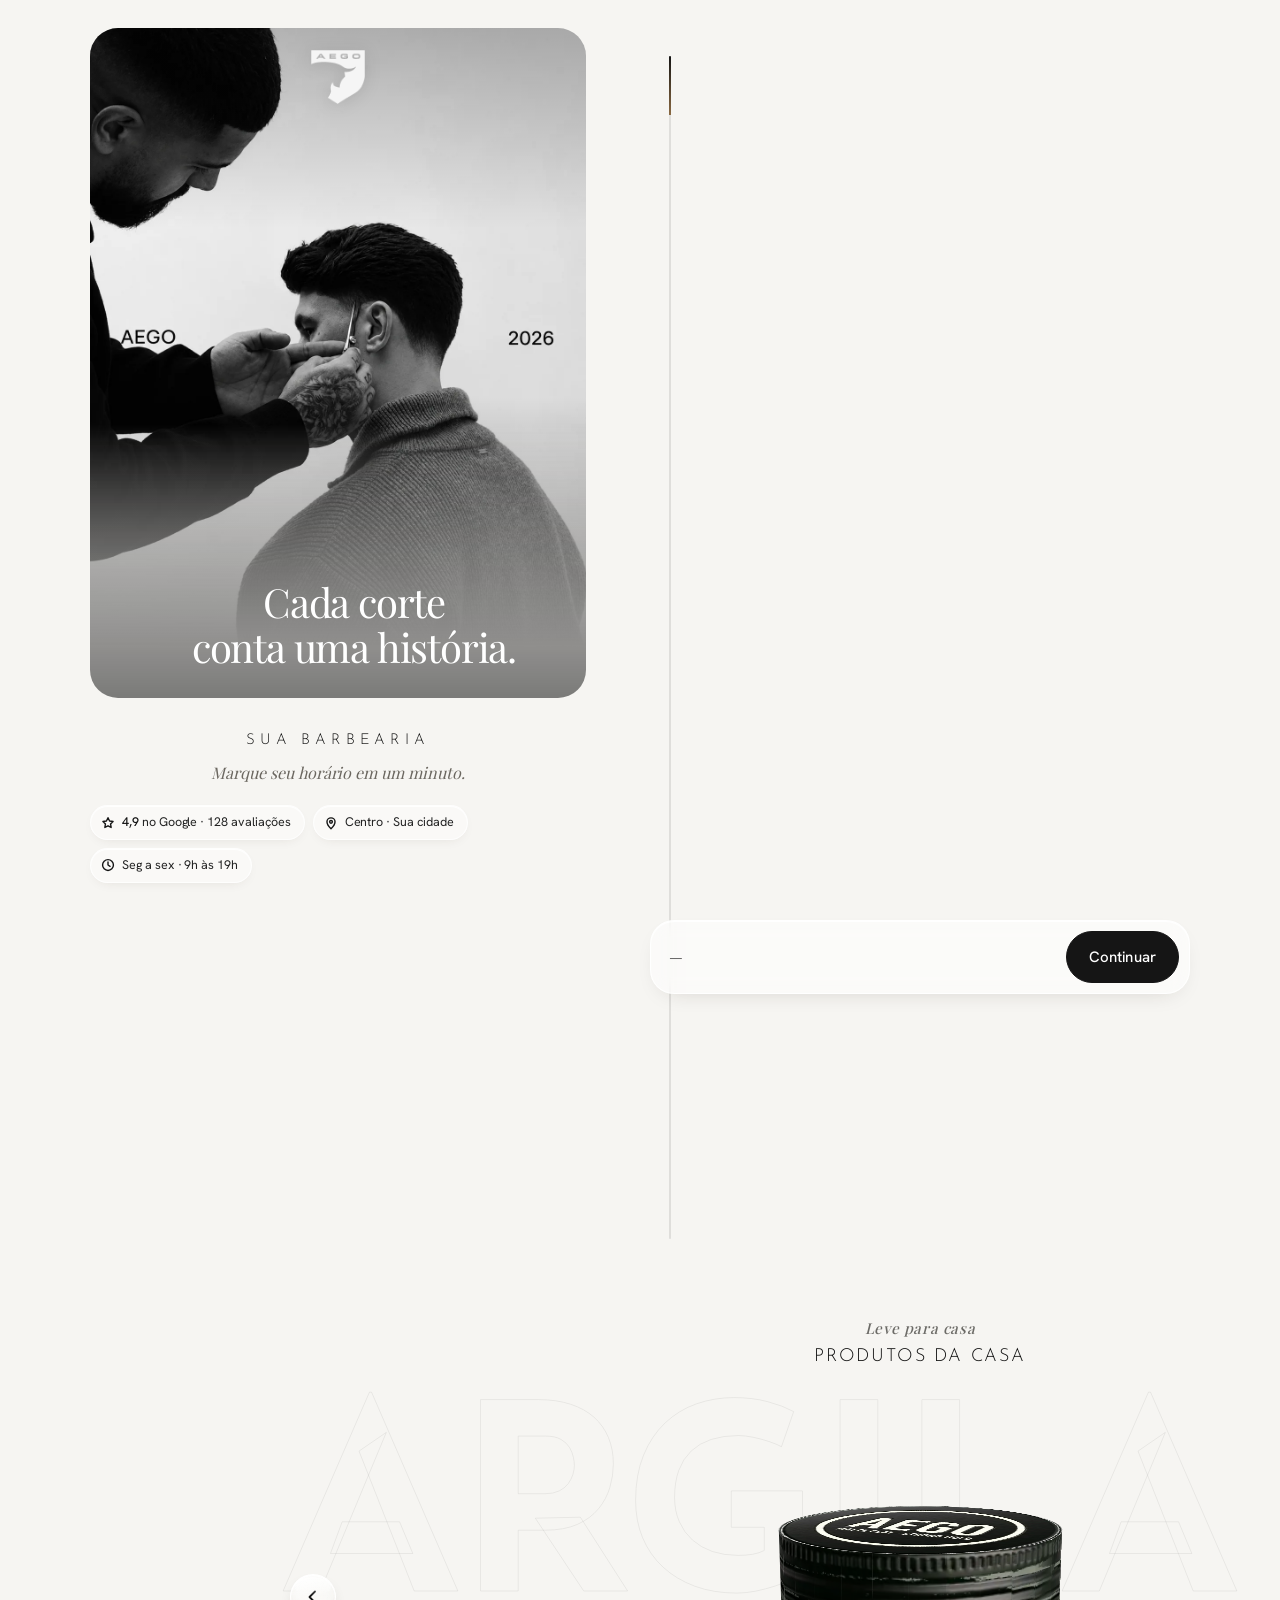
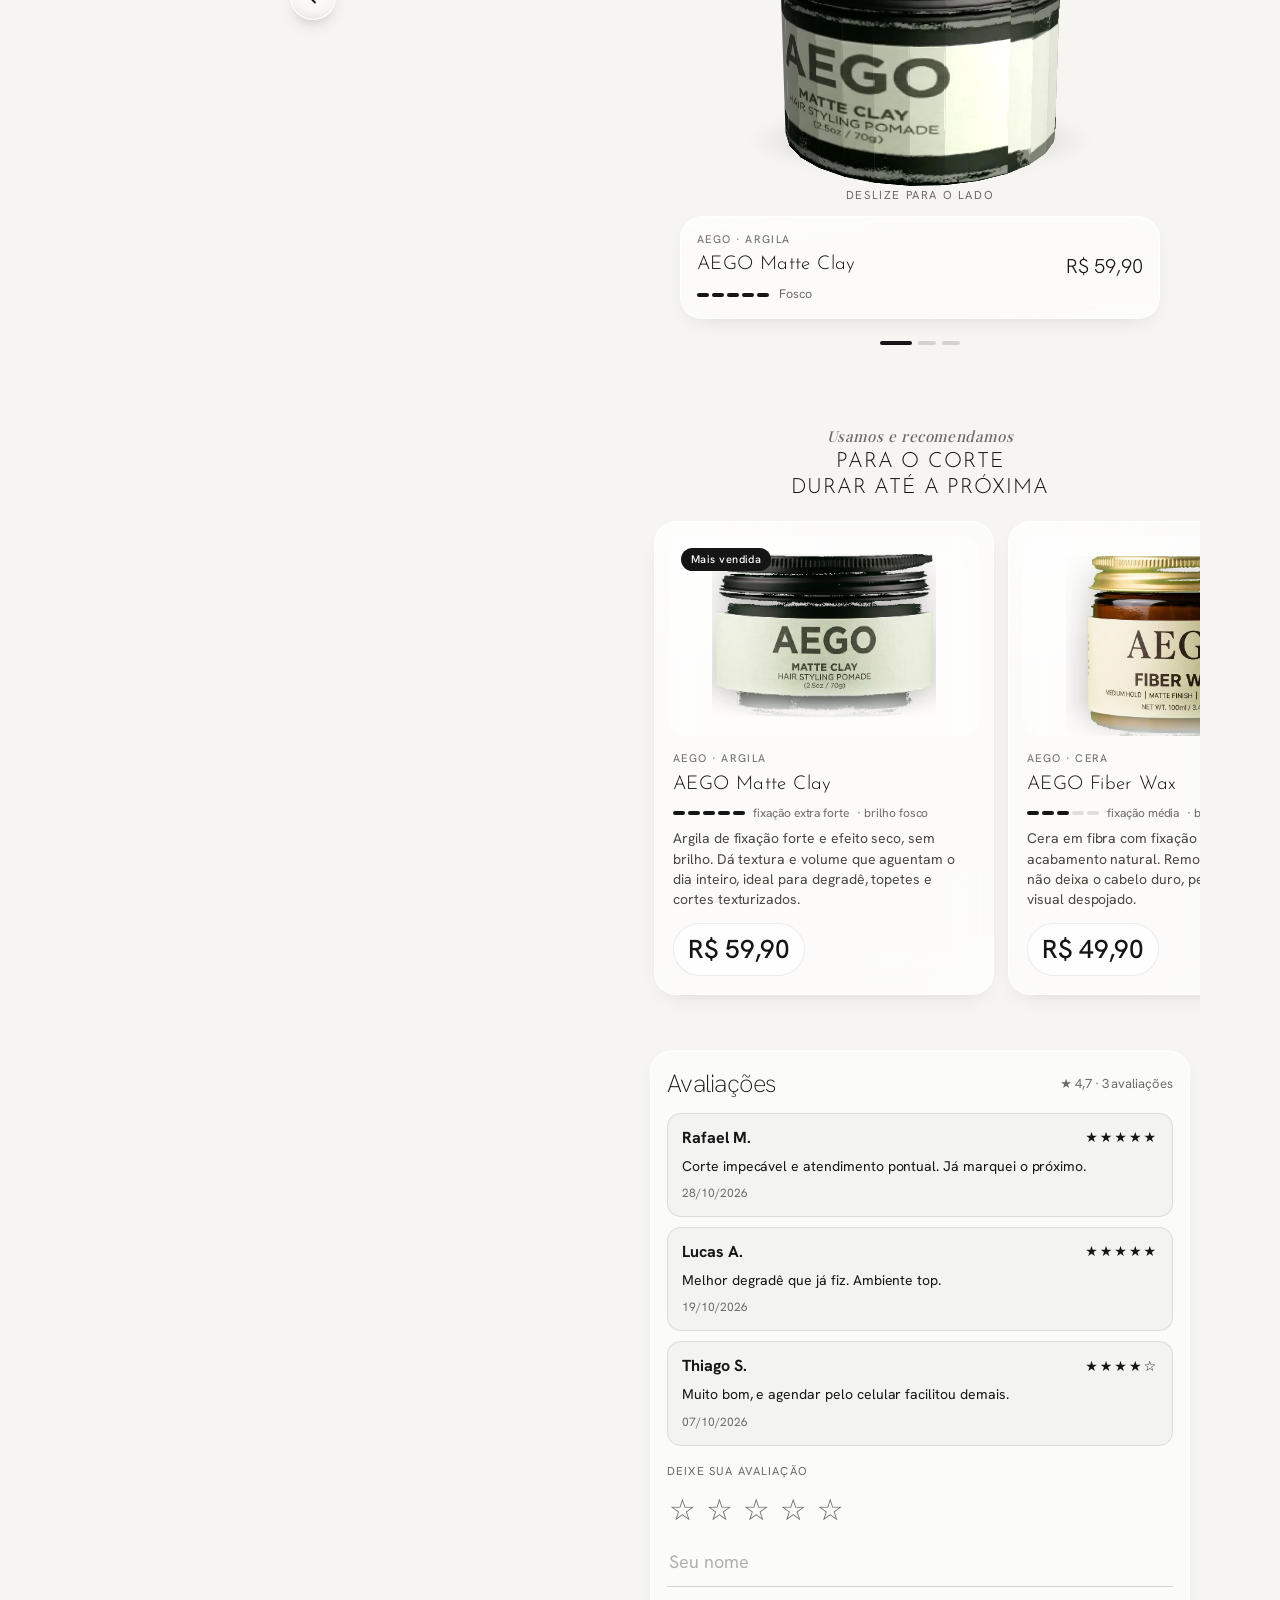
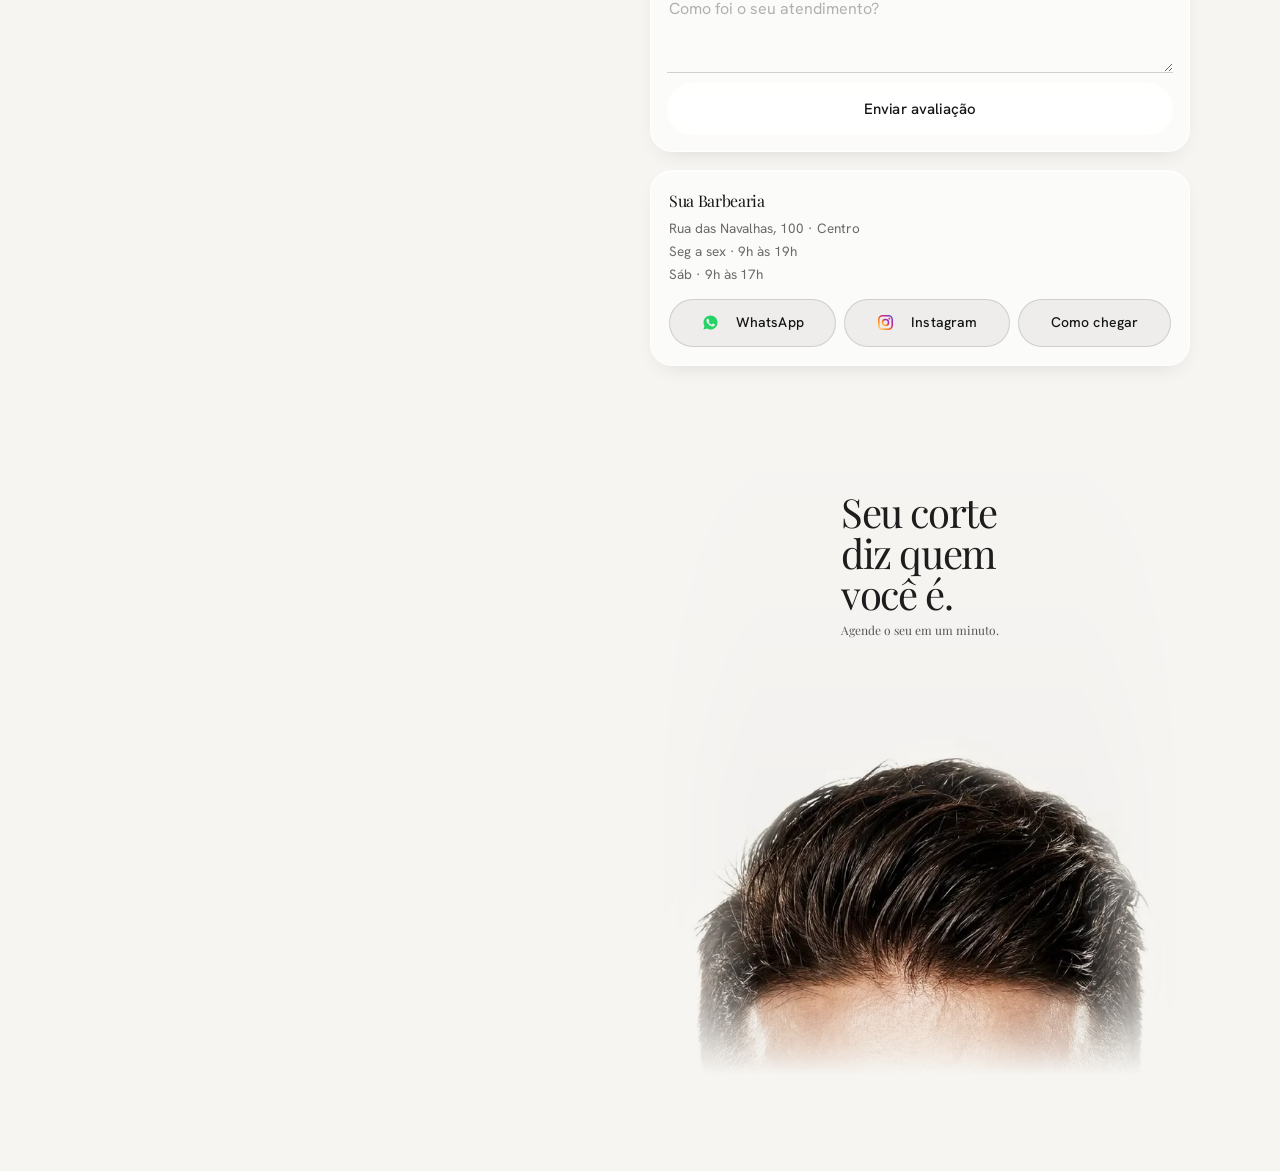
==== commit b43654e2: "v22: múltipla seleção de serviços no agendamento" ====
--- a/demo/index.html
+++ b/demo/index.html
@@ -59,7 +59,7 @@
 
   <div class="trilha" id="trilha"><div class="trilha-linha" aria-hidden="true"><i id="trilhaFill"></i></div>
   <section class="step gl rise" style="--i:4" id="s1" aria-labelledby="t1">
-    <div class="step-head"><span class="step-dot" aria-hidden="true"></span><h2 class="step-title" id="t1">Serviço</h2></div>
+    <div class="step-head"><span class="step-dot" aria-hidden="true"></span><h2 class="step-title" id="t1">Serviço</h2><span class="step-note">pode escolher mais de um</span></div>
     <ul class="list" id="servicos" role="radiogroup" aria-labelledby="t1"></ul>
   </section>
 
--- a/demo/aego-pro.css
+++ b/demo/aego-pro.css
@@ -994,3 +994,9 @@
 @keyframes trEntra { from { opacity: 0; transform: translate3d(28px, 14px, 0); } to { opacity: 1; transform: none; } }
 @media (max-width: 380px) { .pg-cliente .trilha { padding-left: 40px; } .pg-cliente .trilha-n { left: -40px; width: 34px; height: 34px; font-size: 12px; } .pg-cliente .trilha-linha { left: 16px; } }
 @media (prefers-reduced-motion: reduce) { .pg-cliente .step.is-atual .trilha-n::after { animation: none; } .pg-cliente .trilha-linha i { transition: none; } }
+
+/* ===== v22: múltipla seleção de serviços (marca vira check) ===== */
+.pg-cliente .svc[role="checkbox"] .row-mark { border-radius: 8px; }
+.pg-cliente .svc[role="checkbox"] .row-mark::after { width: 14px; height: 14px; border-radius: 0; background: none; border: solid #fff; border-width: 0 2.4px 2.4px 0; width: 6px; height: 11px; transform: rotate(45deg) scale(0); margin-top: -2px; transition: transform .28s cubic-bezier(.22,1.4,.36,1); }
+.pg-cliente .svc[role="checkbox"].is-on .row-mark { background: #151515; border-color: #151515; }
+.pg-cliente .svc[role="checkbox"].is-on .row-mark::after { transform: rotate(45deg) scale(1); }
